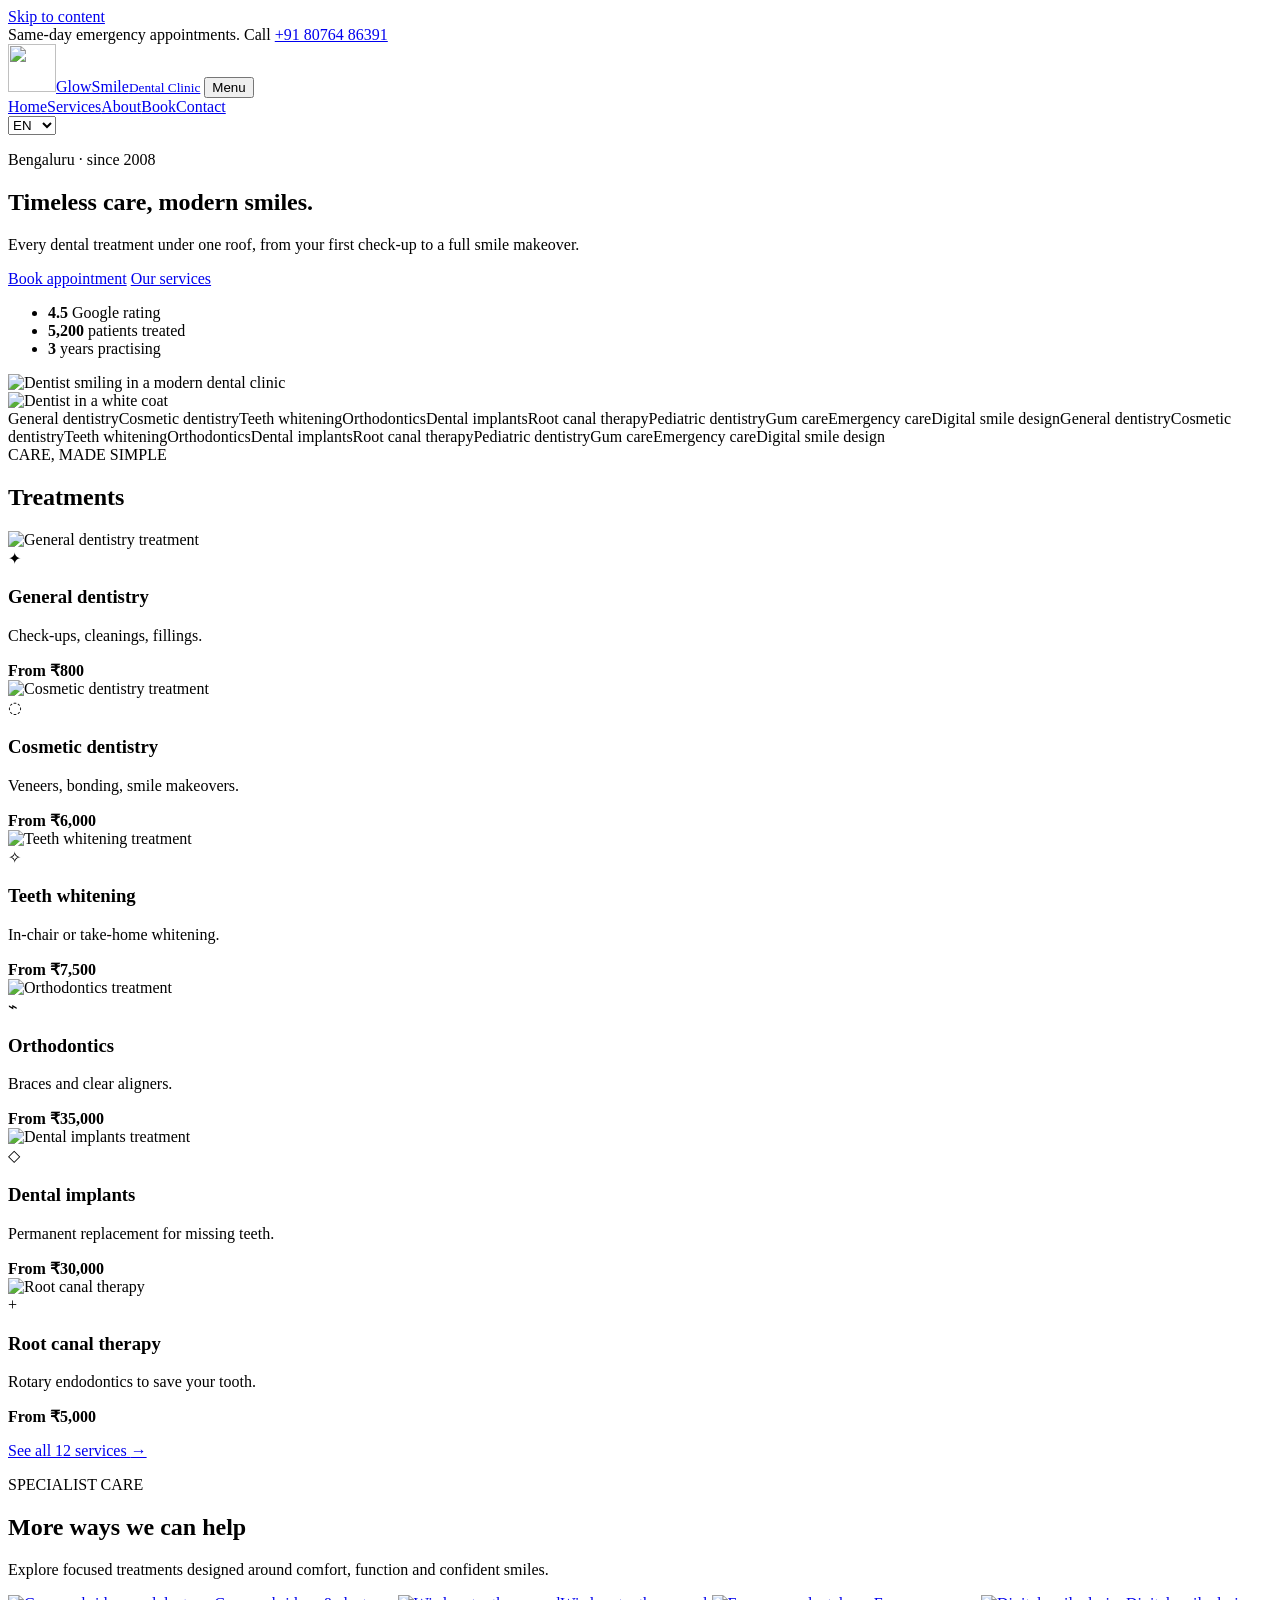
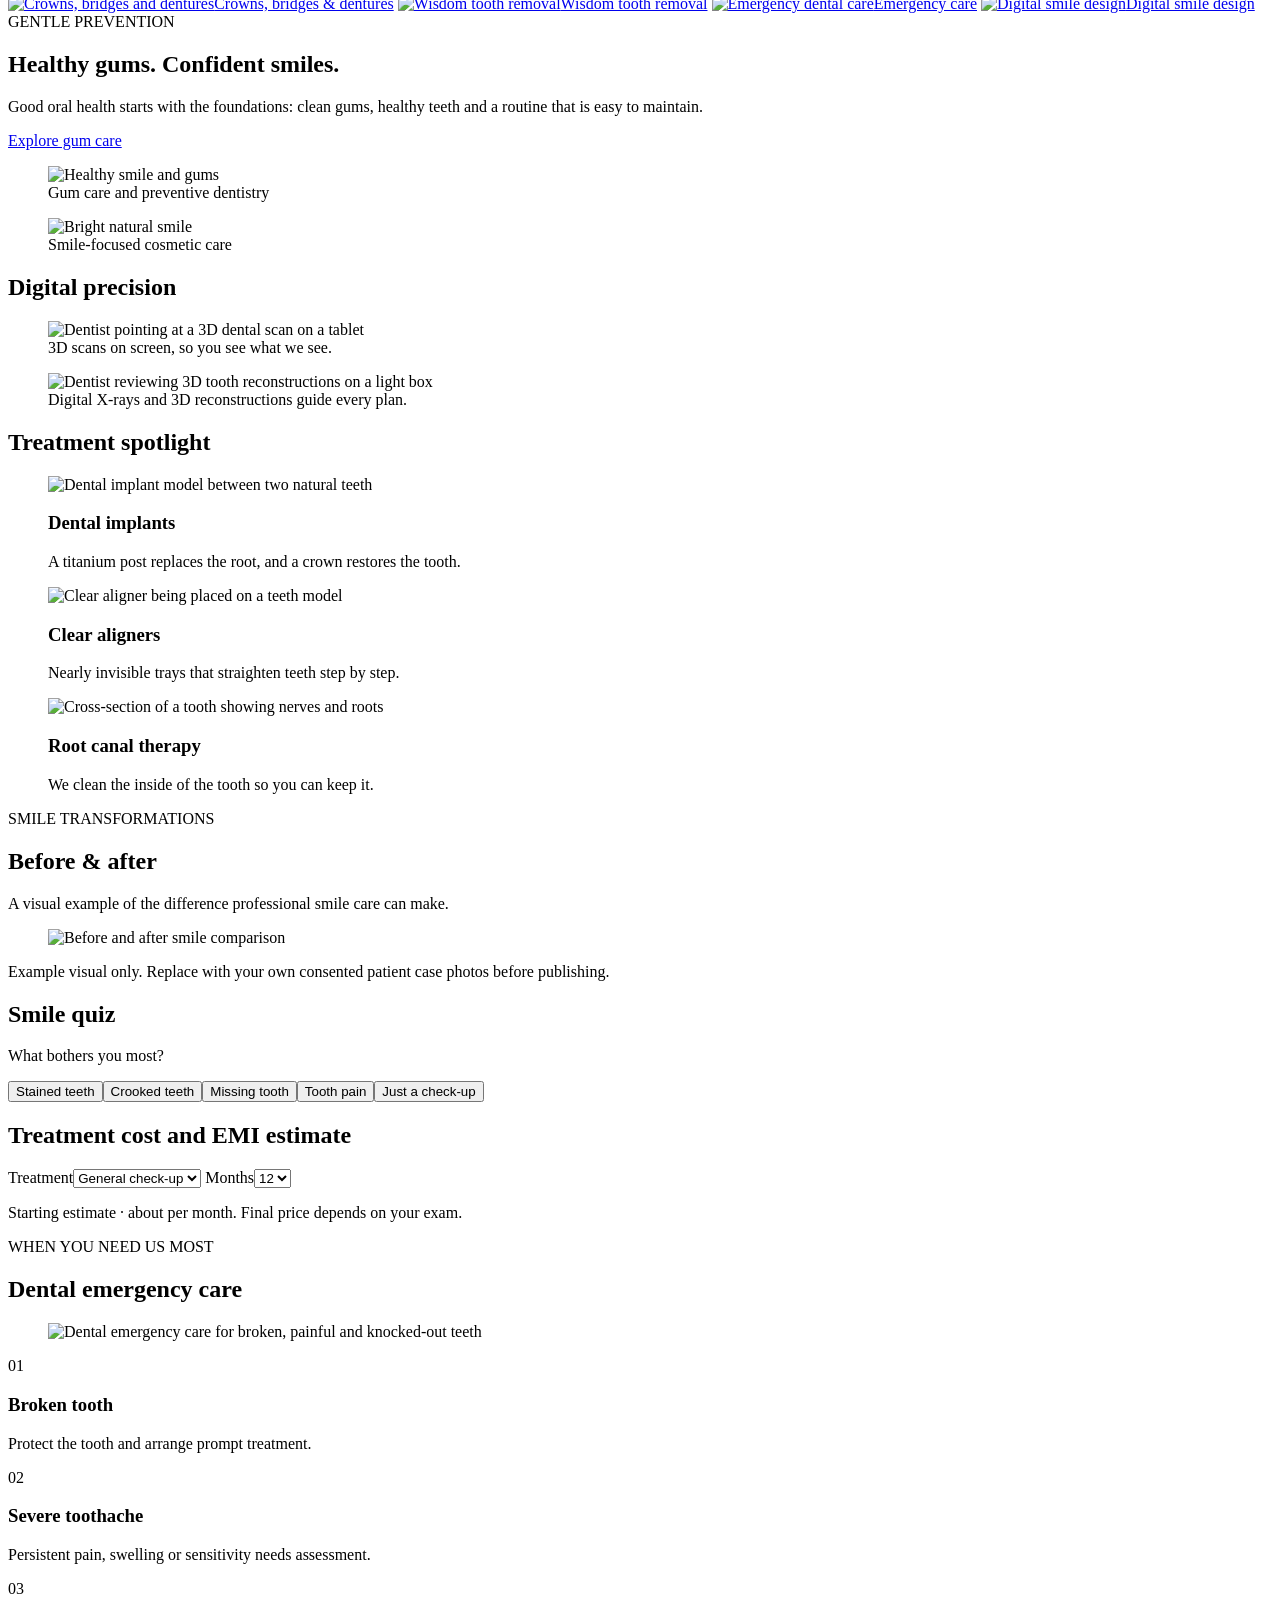
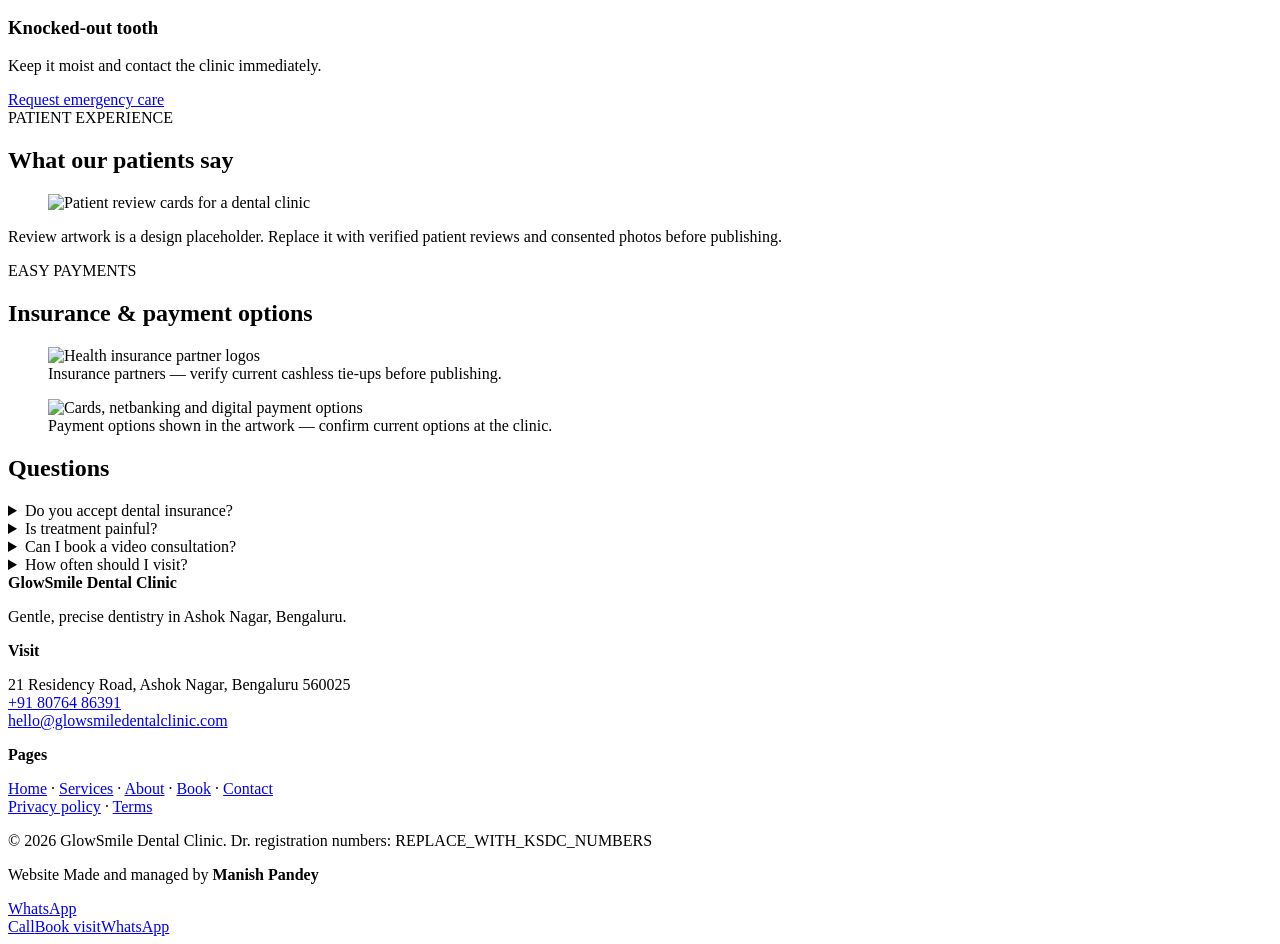
==== index.html @ bc6cfe1d "Add files via upload" ====
<!doctype html><html lang="en"><head><meta charset="utf-8"><meta name="author" content="Manish Pandey"><script>document.documentElement.className+=" js"</script><meta name="viewport" content="width=device-width,initial-scale=1">
<title>Gentle modern dentistry in Bengaluru | GlowSmile Dental Clinic</title><meta name="description" content="Check-ups, implants, braces, whitening and root canals in Ashok Nagar, Bengaluru. Book online.">
<meta property="og:title" content="Gentle modern dentistry in Bengaluru | GlowSmile Dental Clinic"><meta property="og:description" content="Check-ups, implants, braces, whitening and root canals in Ashok Nagar, Bengaluru. Book online.">
<link rel="preconnect" href="https://fonts.googleapis.com"><link rel="preconnect" href="https://fonts.gstatic.com" crossorigin>
<link href="https://fonts.googleapis.com/css2?family=Newsreader:ital,opsz,wght@0,6..72,400;0,6..72,600;1,6..72,400&family=Figtree:wght@400;500;700&display=swap" rel="stylesheet">
<link rel="stylesheet" href="css/style.css"><script type="application/ld+json">{"@context":"https://schema.org","@type":"Dentist","name":"GlowSmile Dental Clinic","address":{"@type":"PostalAddress","streetAddress":"21 Residency Road, Ashok Nagar","addressLocality":"Bengaluru","addressRegion":"Karnataka","postalCode":"560025","addressCountry":"IN"},"telephone":"+91 80764 86391","openingHours":["Mo-Fr 09:00-20:00","Sa 09:00-17:00"]}</script></head><body>
<a class="skip" href="#main">Skip to content</a>
<div class="top">Same-day emergency appointments. Call <a href="tel:+918076486391" class="ph">+91 80764 86391</a></div>
<header class="hd"><a class="logo" href="index.html"><span class="mk"><img src="img/logo.webp" alt="" width="48" height="48"></span><span class="lt">GlowSmile<small>Dental Clinic</small></span></a>
<button class="burger" aria-label="Menu" aria-expanded="false">Menu</button>
<nav class="nav"><a href="index.html" aria-current=page data-i="Home">Home</a><a href="services.html" data-i="Services">Services</a><a href="about.html" data-i="About">About</a><a href="booking.html" data-i="Book">Book</a><a href="contact.html" data-i="Contact">Contact</a></nav>
<select id="lang" aria-label="Language"><option value="en">EN</option><option value="hi">हिं</option><option value="kn">ಕನ್</option></select></header>
<main id="main"><section class="hero"><div class="wrap hg"><div><p class="est">Bengaluru · since 2008</p><h1 data-i="h1">Timeless care, modern smiles.</h1>
<p class="lead" data-i="lead">Every dental treatment under one roof, from your first check-up to a full smile makeover.</p>
<p><a class="btn" href="booking.html" data-i="Book appointment">Book appointment</a> <a class="btn o" href="services.html">Our services</a></p>
<ul class="stats"><li><b>4.5</b> Google rating</li><li><b>5,200</b> patients treated</li><li><b>3</b> years practising</li></ul></div>
<div class="hv"><div class="blob"><img data-par src="img/doctor-male.webp" alt="Dentist smiling in a modern dental clinic" width="1113" height="795"></div><span class="badge"><img src="img/doctor-female.webp" alt="Dentist in a white coat" width="110" height="110"></span></div></div></section>
<div class="mq" aria-hidden="true"><div><span>General dentistry</span><span>Cosmetic dentistry</span><span>Teeth whitening</span><span>Orthodontics</span><span>Dental implants</span><span>Root canal therapy</span><span>Pediatric dentistry</span><span>Gum care</span><span>Emergency care</span><span>Digital smile design</span><span>General dentistry</span><span>Cosmetic dentistry</span><span>Teeth whitening</span><span>Orthodontics</span><span>Dental implants</span><span>Root canal therapy</span><span>Pediatric dentistry</span><span>Gum care</span><span>Emergency care</span><span>Digital smile design</span></div></div>
<section class="wrap section-lift"><div class="section-kicker">CARE, MADE SIMPLE</div><h2>Treatments</h2>
<div class="sg service-home-grid">
<article class="sv rv service-card"><div class="service-thumb"><img src="img/general dentistry.webp" alt="General dentistry treatment" loading="lazy"></div><span class="card-icon">✦</span><h3>General dentistry</h3><p>Check-ups, cleanings, fillings.</p><b>From ₹800</b></article>
<article class="sv rv service-card"><div class="service-thumb"><img src="img/cosmetic detistry.webp" alt="Cosmetic dentistry treatment" loading="lazy"></div><span class="card-icon">◌</span><h3>Cosmetic dentistry</h3><p>Veneers, bonding, smile makeovers.</p><b>From ₹6,000</b></article>
<article class="sv rv service-card"><div class="service-thumb"><img src="img/teeth whitening.webp" alt="Teeth whitening treatment" loading="lazy"></div><span class="card-icon">✧</span><h3>Teeth whitening</h3><p>In-chair or take-home whitening.</p><b>From ₹7,500</b></article>
<article class="sv rv service-card"><div class="service-thumb"><img src="img/orthodontics.webp" alt="Orthodontics treatment" loading="lazy"></div><span class="card-icon">⌁</span><h3>Orthodontics</h3><p>Braces and clear aligners.</p><b>From ₹35,000</b></article>
<article class="sv rv service-card"><div class="service-thumb"><img src="img/dental implants.webp" alt="Dental implants treatment" loading="lazy"></div><span class="card-icon">◇</span><h3>Dental implants</h3><p>Permanent replacement for missing teeth.</p><b>From ₹30,000</b></article>
<article class="sv rv service-card"><div class="service-thumb"><img src="img/root canal therapy.webp" alt="Root canal therapy" loading="lazy"></div><span class="card-icon">+</span><h3>Root canal therapy</h3><p>Rotary endodontics to save your tooth.</p><b>From ₹5,000</b></article>
</div><p><a class="text-link" href="services.html">See all 12 services <span>→</span></a></p></section>
<section class="wrap treatment-showcase">
<div class="section-kicker">SPECIALIST CARE</div><h2>More ways we can help</h2>
<p class="section-intro">Explore focused treatments designed around comfort, function and confident smiles.</p>
<div class="treatment-strip">
<a class="treatment-mini rv" href="services.html"><img src="img/crowns bridges dentures.webp" alt="Crowns, bridges and dentures" loading="lazy"><span>Crowns, bridges &amp; dentures</span></a>
<a class="treatment-mini rv" href="services.html"><img src="img/wisdom tooth removal.webp" alt="Wisdom tooth removal" loading="lazy"><span>Wisdom tooth removal</span></a>
<a class="treatment-mini rv" href="services.html"><img src="img/emergency care.webp" alt="Emergency dental care" loading="lazy"><span>Emergency care</span></a>
<a class="treatment-mini rv" href="services.html"><img src="img/digital smile design.webp" alt="Digital smile design" loading="lazy"><span>Digital smile design</span></a>
</div></section>
<section class="wrap visual-duo">
<div class="visual-copy rv"><div class="section-kicker">GENTLE PREVENTION</div><h2>Healthy gums. Confident smiles.</h2><p>Good oral health starts with the foundations: clean gums, healthy teeth and a routine that is easy to maintain.</p><a class="btn o" href="services.html">Explore gum care</a></div>
<figure class="visual-card rl"><img src="img/gum-care.webp" alt="Healthy smile and gums" loading="lazy"><figcaption>Gum care and preventive dentistry</figcaption></figure>
<figure class="visual-card rr"><img src="img/smile-closeup.webp" alt="Bright natural smile" loading="lazy"><figcaption>Smile-focused cosmetic care</figcaption></figure>
</section>
<section class="band"><div class="wrap"><h2>Digital precision</h2><div class="tg"><figure class="rl"><img src="img/scan.webp" alt="Dentist pointing at a 3D dental scan on a tablet" width="1100" height="733" loading="lazy"><figcaption>3D scans on screen, so you see what we see.</figcaption></figure>
<figure class="rr"><img src="img/xray.webp" alt="Dentist reviewing 3D tooth reconstructions on a light box" width="1100" height="733" loading="lazy"><figcaption>Digital X-rays and 3D reconstructions guide every plan.</figcaption></figure></div></div></section>
<section class="wrap"><h2>Treatment spotlight</h2><div class="spg"><figure class="sp"><div class="im"><img src="img/implant.webp" alt="Dental implant model between two natural teeth" width="1100" height="733" loading="lazy"></div><figcaption><h3>Dental implants</h3><p>A titanium post replaces the root, and a crown restores the tooth.</p></figcaption></figure>
<figure class="sp"><div class="im"><img src="img/aligner.webp" alt="Clear aligner being placed on a teeth model" width="1100" height="733" loading="lazy"></div><figcaption><h3>Clear aligners</h3><p>Nearly invisible trays that straighten teeth step by step.</p></figcaption></figure>
<figure class="sp"><div class="im"><img src="img/tooth.webp" alt="Cross-section of a tooth showing nerves and roots" width="1100" height="733" loading="lazy"></div><figcaption><h3>Root canal therapy</h3><p>We clean the inside of the tooth so you can keep it.</p></figcaption></figure></div></section>
<section class="band before-after-section"><div class="wrap"><div class="section-kicker">SMILE TRANSFORMATIONS</div><h2>Before &amp; after</h2><p class="section-intro">A visual example of the difference professional smile care can make.</p>
<figure class="ba ba-image rv"><img src="img/before-after.webp" alt="Before and after smile comparison" loading="lazy"><div class="ba-shine"></div></figure>
<p class="note">Example visual only. Replace with your own consented patient case photos before publishing.</p></div></section>
<section class="wrap"><h2>Smile quiz</h2><div class="quiz" id="quiz"><p>What bothers you most?</p>
<button data-q="Teeth whitening">Stained teeth</button><button data-q="Orthodontics">Crooked teeth</button><button data-q="Dental implants">Missing tooth</button><button data-q="Root canal therapy">Tooth pain</button><button data-q="General dentistry">Just a check-up</button><p id="qr" role="status"></p></div></section>
<section class="band"><div class="wrap"><h2>Treatment cost and EMI estimate</h2><div class="calc"><label>Treatment<select id="cs"><option value="800">General check-up</option><option value="7500">Whitening</option><option value="35000">Braces</option><option value="30000">Implant</option><option value="5000">Root canal</option></select></label>
<label>Months<select id="cm"><option>3</option><option>6</option><option selected>12</option></select></label><p>Starting estimate <b id="ct"></b> · about <b id="ce"></b> per month. Final price depends on your exam.</p></div></div></section>
<section class="wrap emergency-section"><div class="section-kicker">WHEN YOU NEED US MOST</div><h2>Dental emergency care</h2>
<div class="emergency-layout"><figure class="emergency-art rl"><img src="img/dental-emergency.webp" alt="Dental emergency care for broken, painful and knocked-out teeth" loading="lazy"></figure>
<div class="emergency-list">
<article class="emergency-item rv"><span>01</span><div><h3>Broken tooth</h3><p>Protect the tooth and arrange prompt treatment.</p></div></article>
<article class="emergency-item rv"><span>02</span><div><h3>Severe toothache</h3><p>Persistent pain, swelling or sensitivity needs assessment.</p></div></article>
<article class="emergency-item rv"><span>03</span><div><h3>Knocked-out tooth</h3><p>Keep it moist and contact the clinic immediately.</p></div></article>
<a class="btn" href="booking.html">Request emergency care</a>
</div></div></section>
<section class="band reviews-section"><div class="wrap"><div class="section-kicker">PATIENT EXPERIENCE</div><h2>What our patients say</h2>
<figure class="wide-art rv"><img src="img/patient-reviews.webp" alt="Patient review cards for a dental clinic" loading="lazy"></figure>
<p class="note">Review artwork is a design placeholder. Replace it with verified patient reviews and consented photos before publishing.</p></div></section>
<section class="wrap partner-section"><div class="section-kicker">EASY PAYMENTS</div><h2>Insurance &amp; payment options</h2>
<div class="partner-grid">
<figure class="partner-art rv"><img src="img/insurance-partners.webp" alt="Health insurance partner logos" loading="lazy"><figcaption>Insurance partners — verify current cashless tie-ups before publishing.</figcaption></figure>
<figure class="partner-art rv"><img src="img/payment-options.webp" alt="Cards, netbanking and digital payment options" loading="lazy"><figcaption>Payment options shown in the artwork — confirm current options at the clinic.</figcaption></figure>
</div></section>
<section class="wrap"><h2>Questions</h2>
<details><summary>Do you accept dental insurance?</summary><p>Yes, with cashless claims for partner insurers and EMI options. Edit the partner list in the Contact page.</p></details>
<details><summary>Is treatment painful?</summary><p>We use modern anaesthesia and a gentle approach. Most patients find it comfortable.</p></details>
<details><summary>Can I book a video consultation?</summary><p>Yes. Choose Video consultation on the booking page and we will send you a link.</p></details>
<details><summary>How often should I visit?</summary><p>Every six months for a check-up and cleaning.</p></details></section></main>
<footer class="ft"><div class="wrap fg"><div><b class="logo2">GlowSmile Dental Clinic</b><p>Gentle, precise dentistry in Ashok Nagar, Bengaluru.</p></div>
<div><b>Visit</b><p>21 Residency Road, Ashok Nagar, Bengaluru 560025<br><a class="ph" href="tel:+918076486391">+91 80764 86391</a><br><a href="mailto:hello@glowsmiledentalclinic.com">hello@glowsmiledentalclinic.com</a></p></div>
<div><b>Pages</b><p><a href="index.html">Home</a> · <a href="services.html">Services</a> · <a href="about.html">About</a> · <a href="booking.html">Book</a> · <a href="contact.html">Contact</a><br><a href="privacy.html">Privacy policy</a> · <a href="privacy.html#terms">Terms</a></p></div></div>
<p class="wrap copy">© 2026 GlowSmile Dental Clinic. Dr. registration numbers: REPLACE_WITH_KSDC_NUMBERS</p><p class="wrap copy cr">Website Made and managed by <b>Manish Pandey</b></p></footer>
<a class="wa" href="#" aria-label="Chat on WhatsApp">WhatsApp</a>
<div class="mbar"><a class="ph" href="tel:+918076486391">Call</a><a href="booking.html">Book visit</a><a class="wa2" href="#">WhatsApp</a></div>
<div id="ck" class="ck" hidden>We use cookies for analytics and to improve the site. <button id="ckb">Accept</button></div>
<script src="js/main.js"></script></body></html>
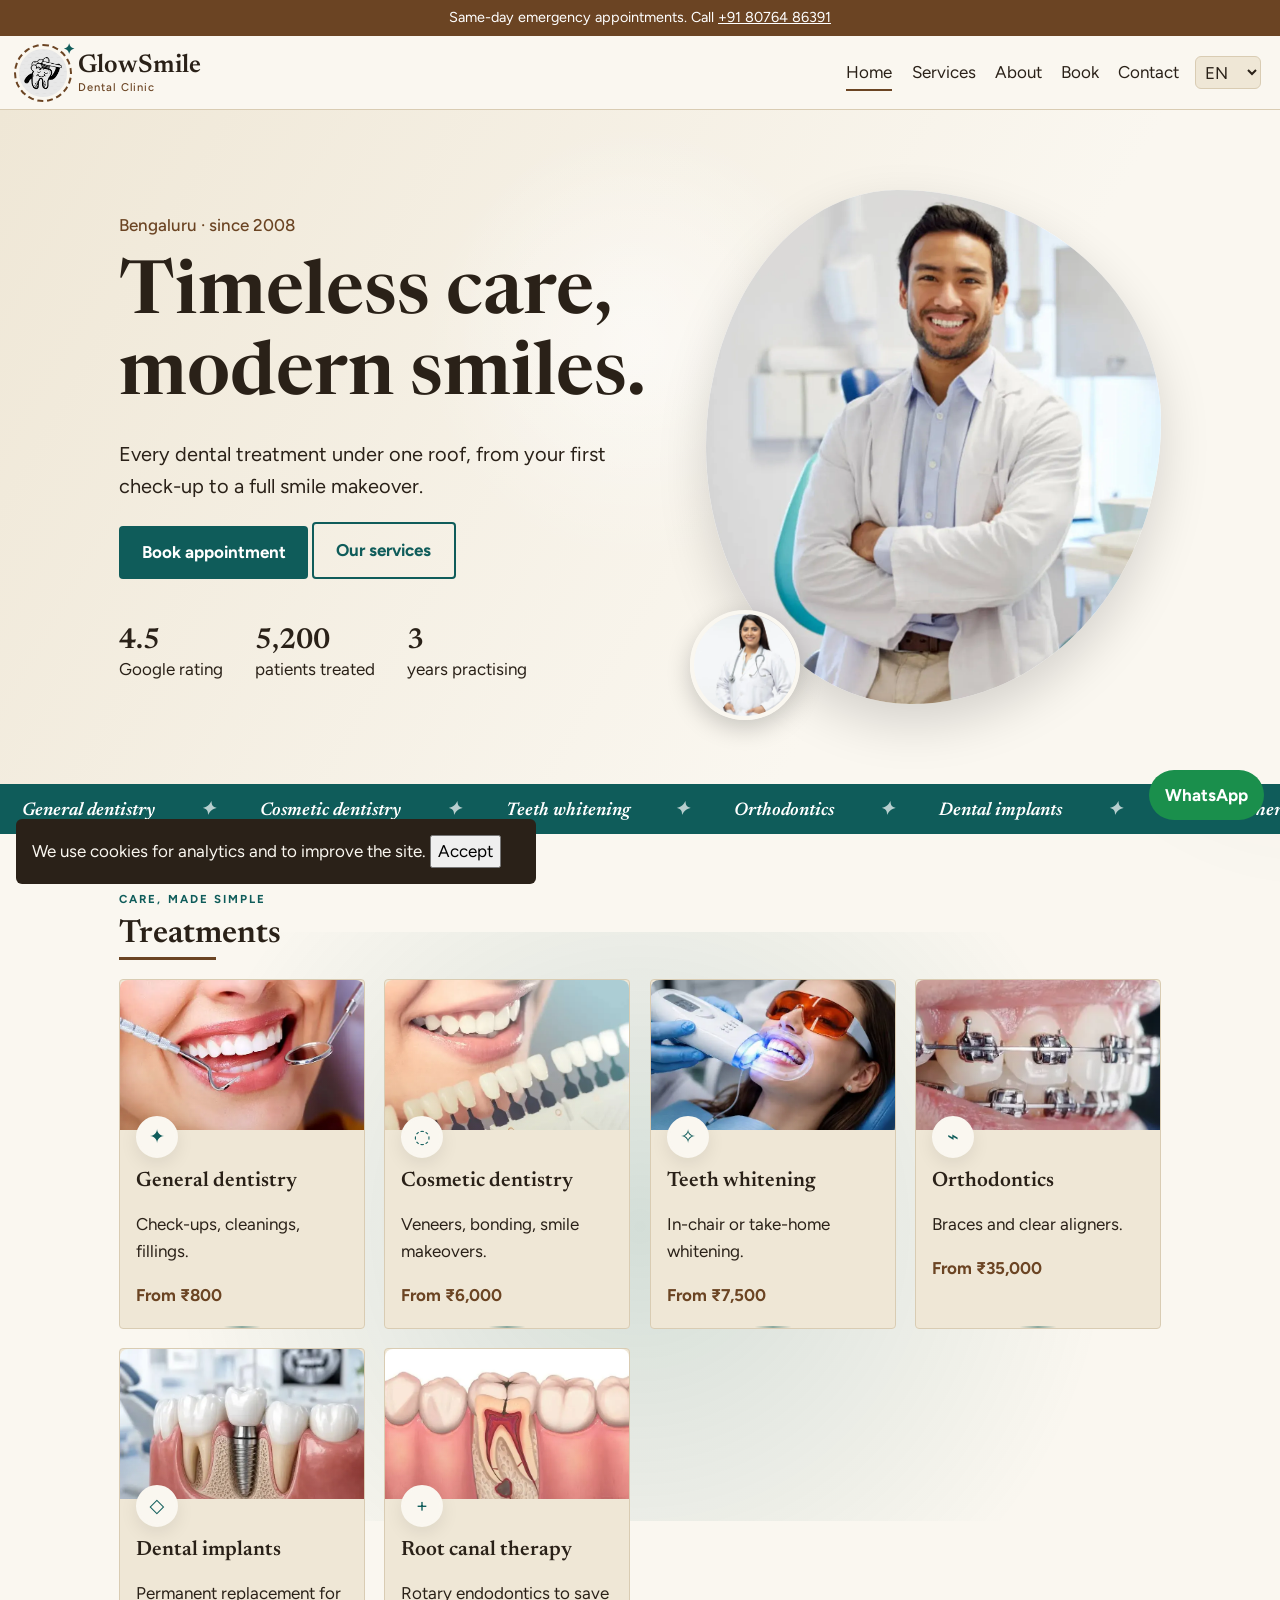
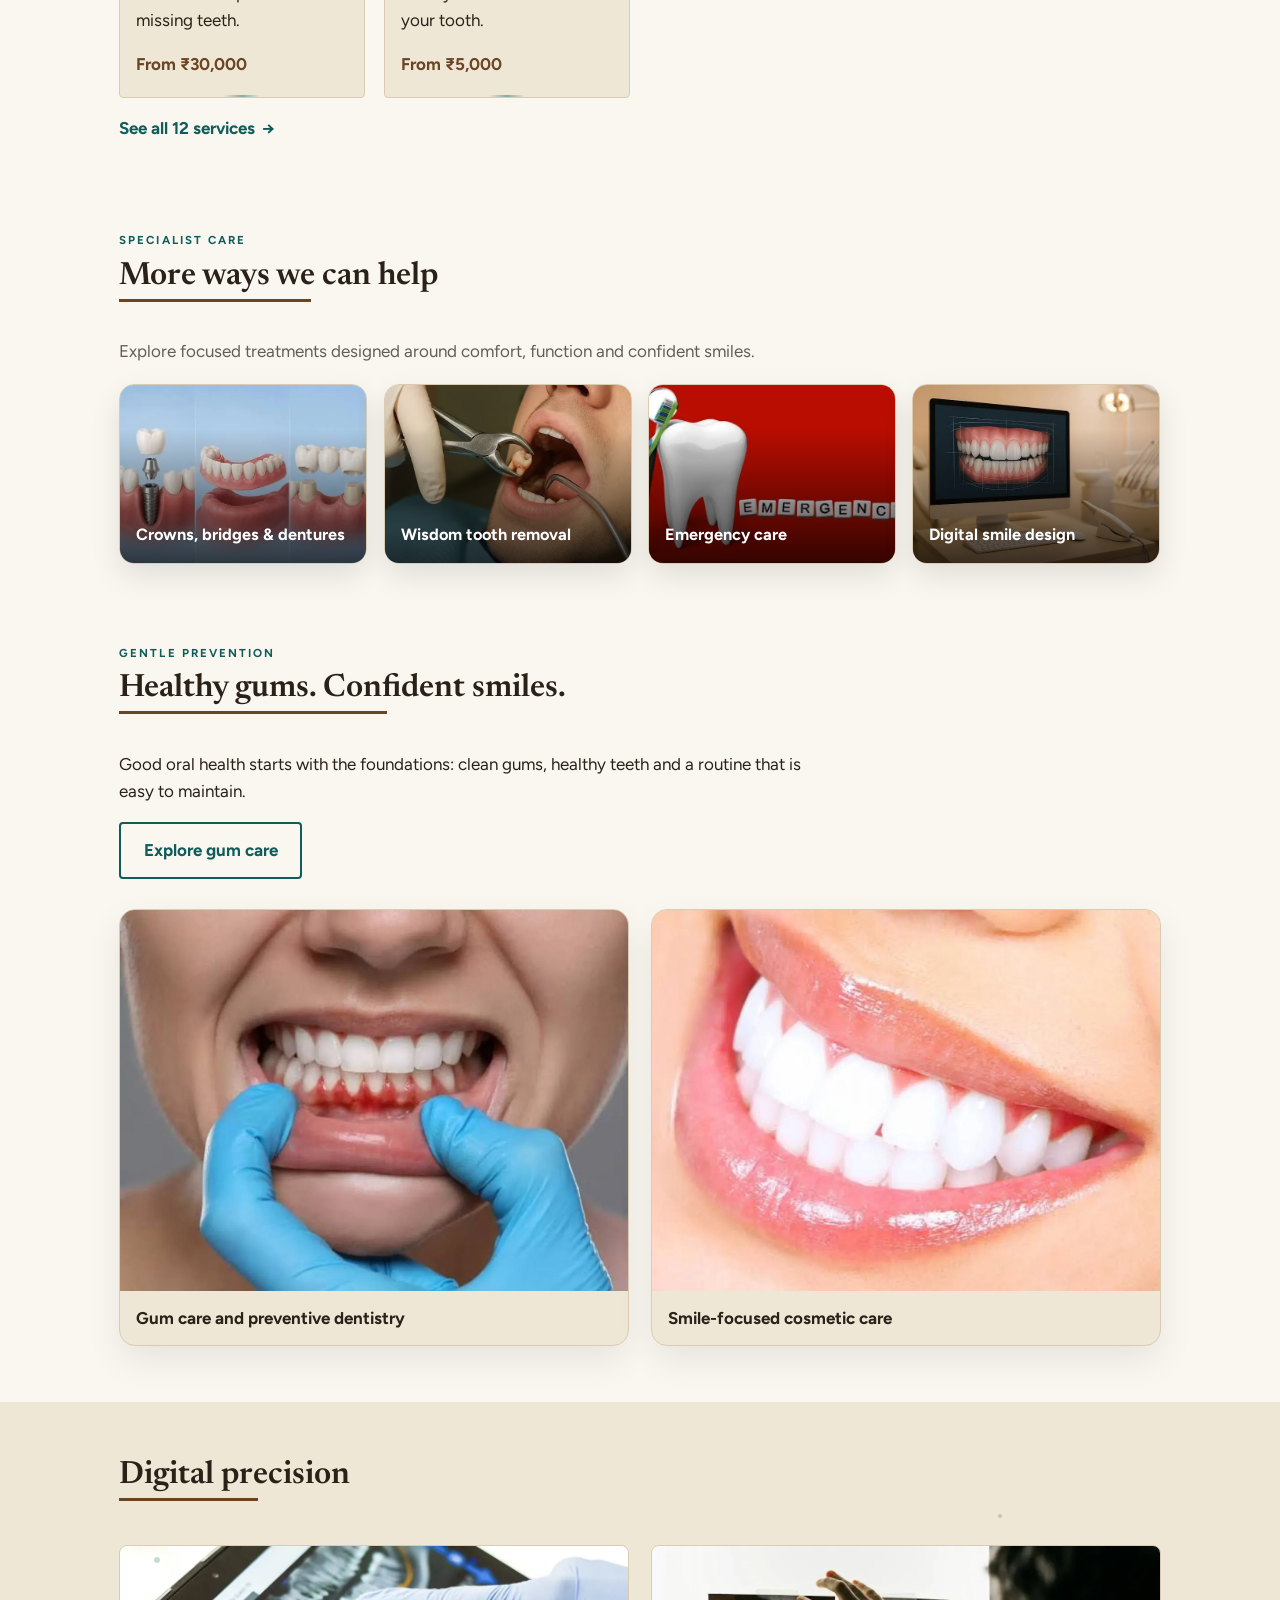
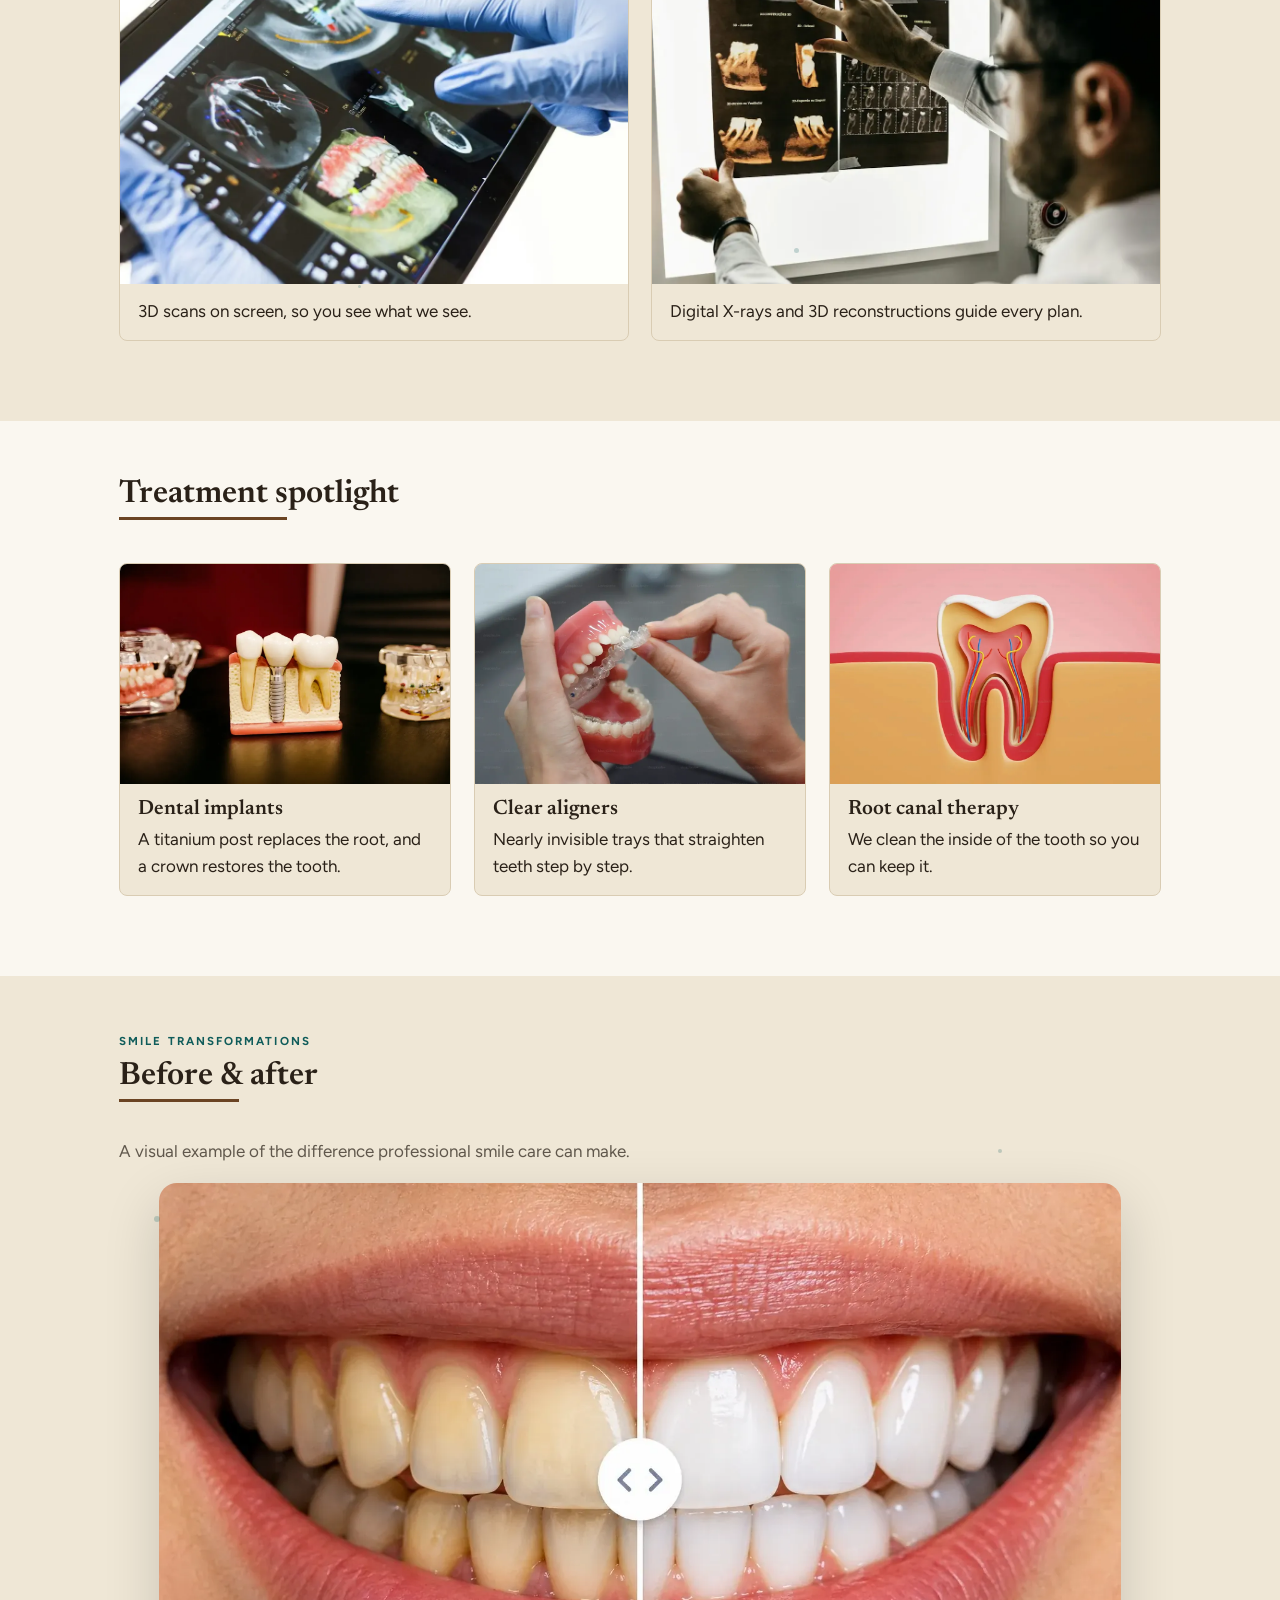
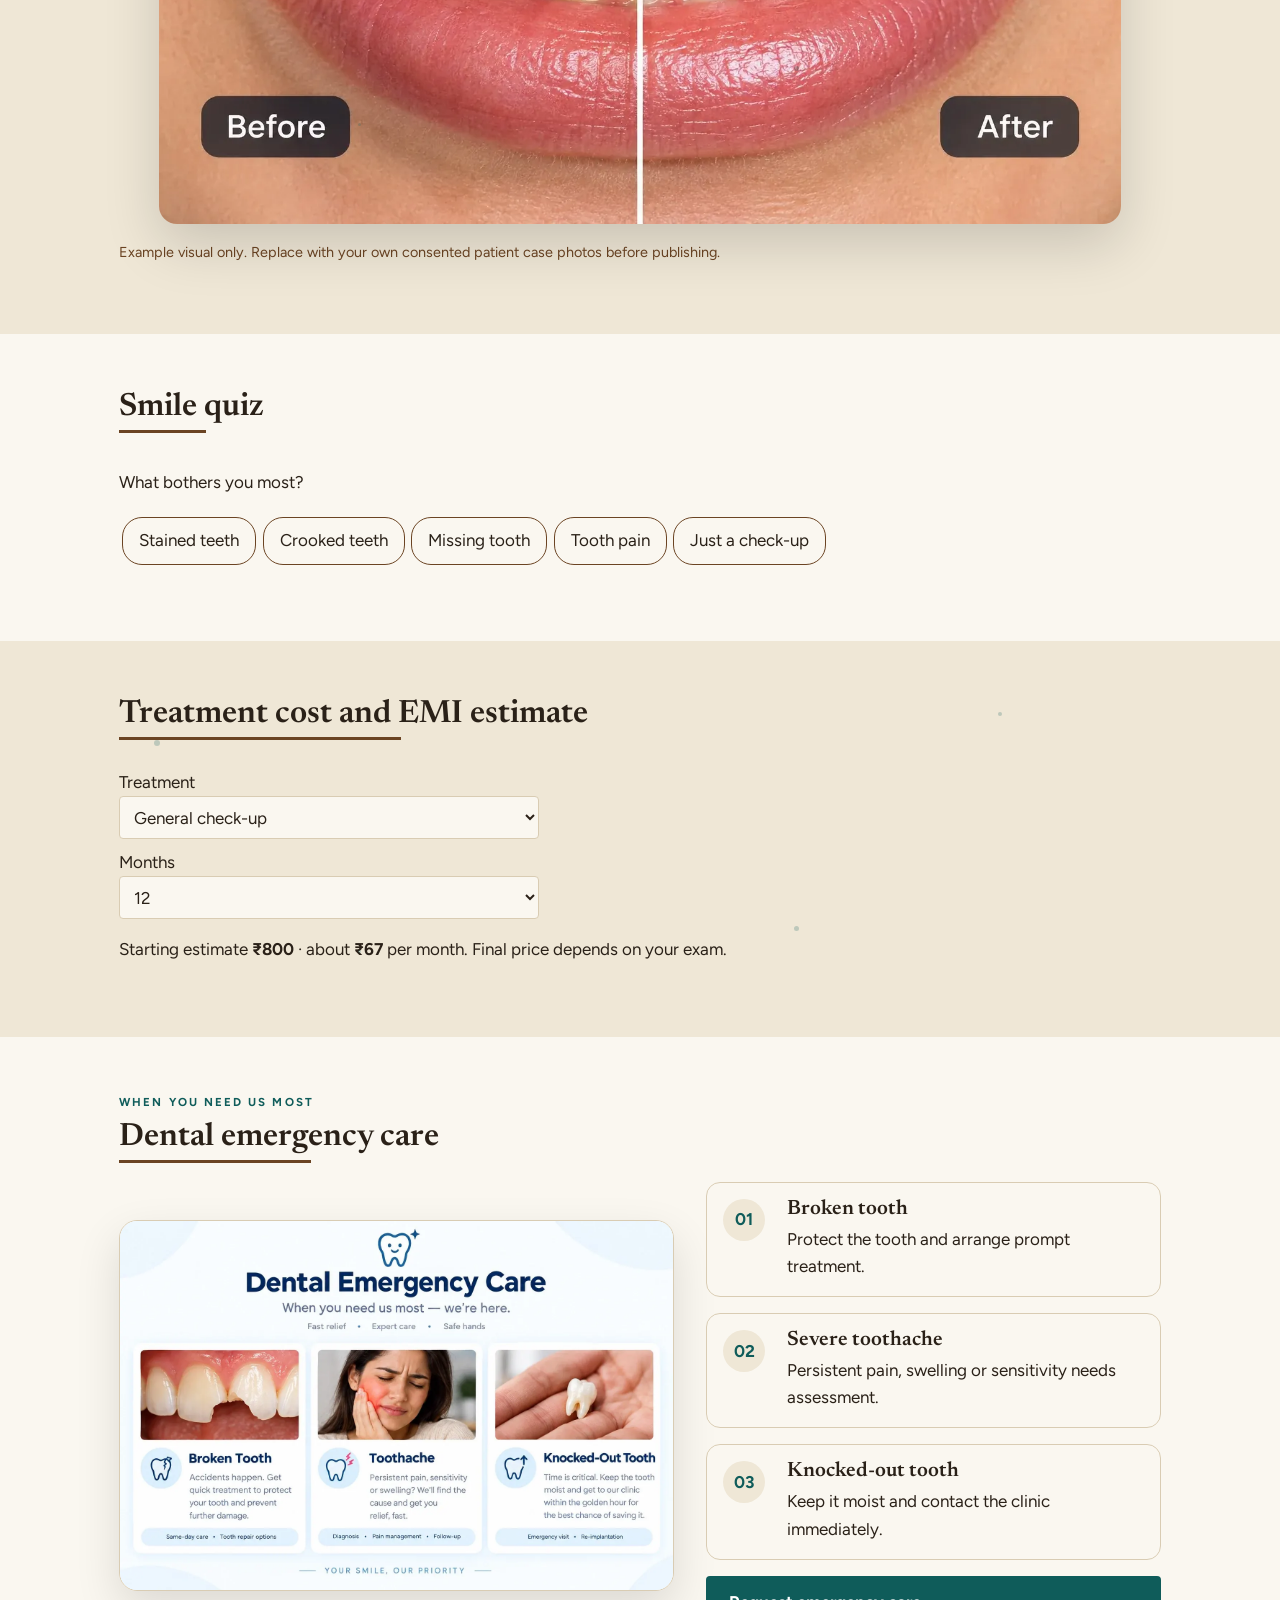
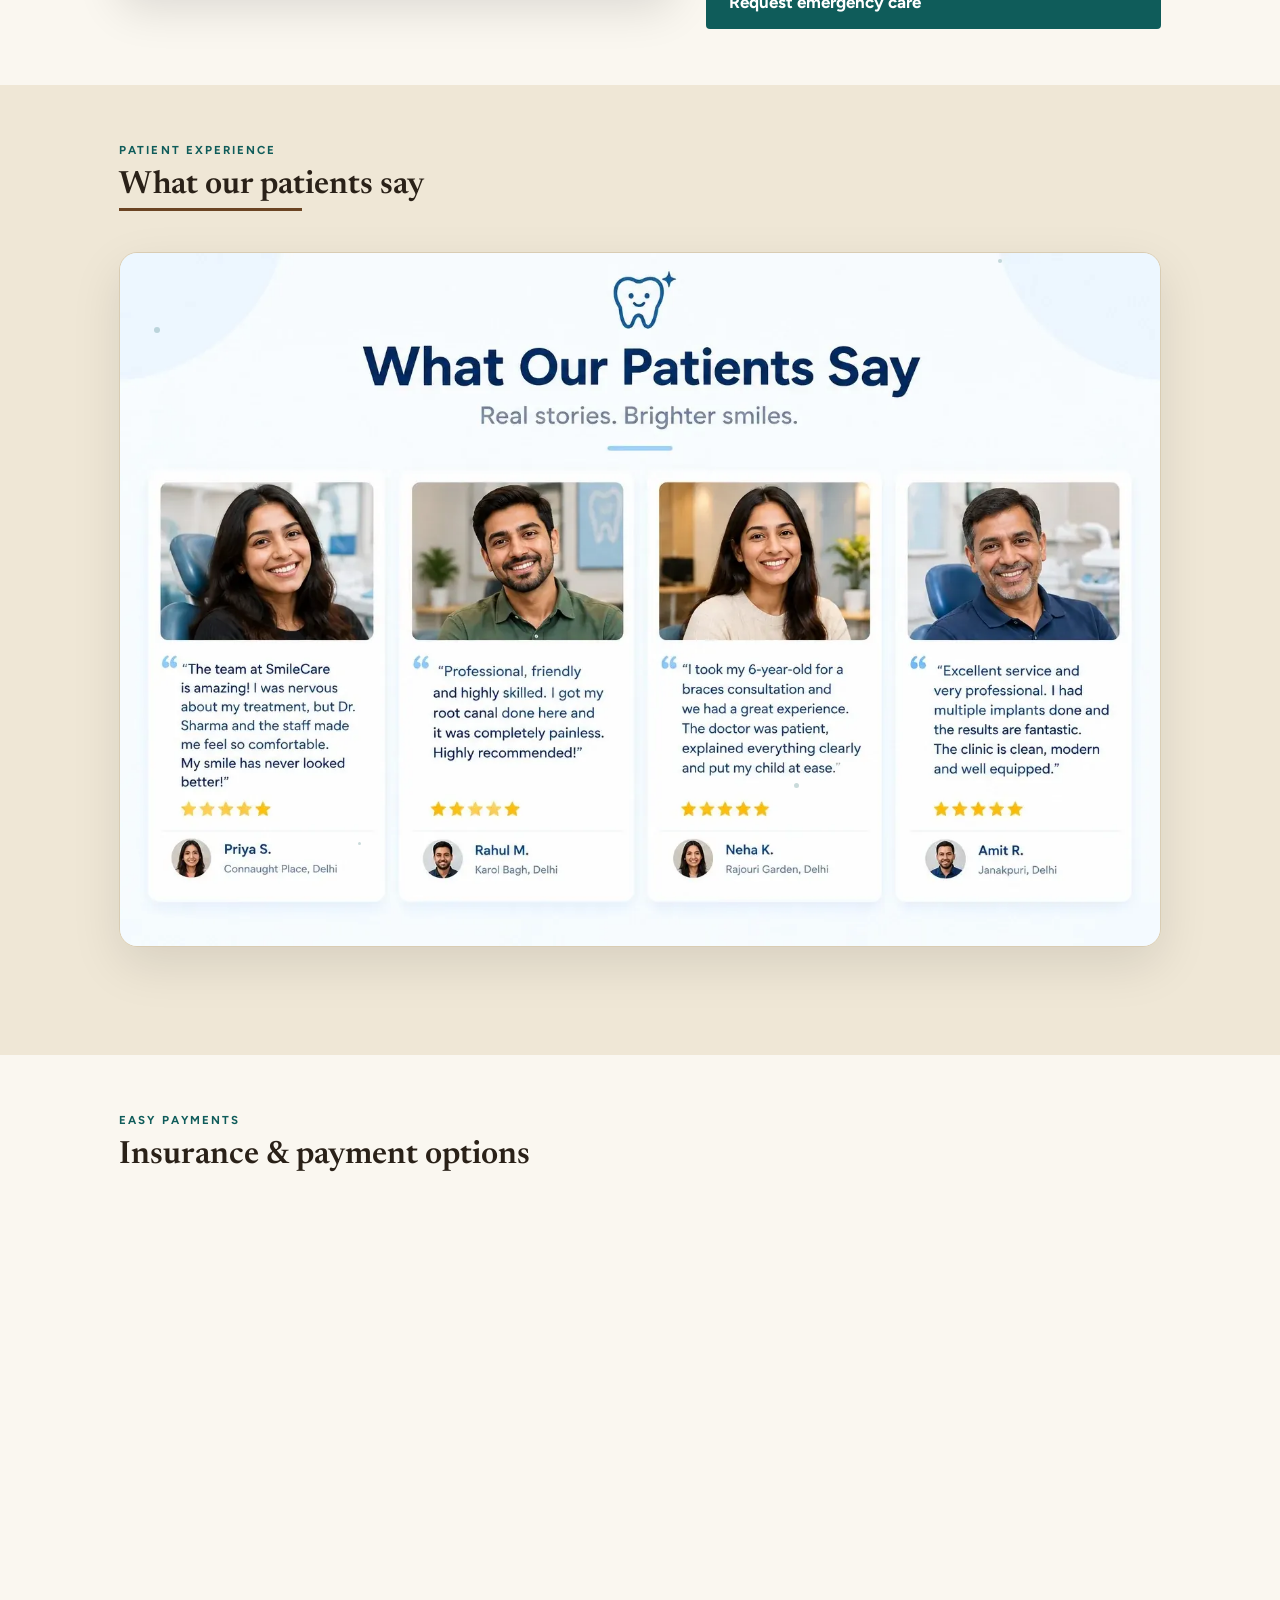
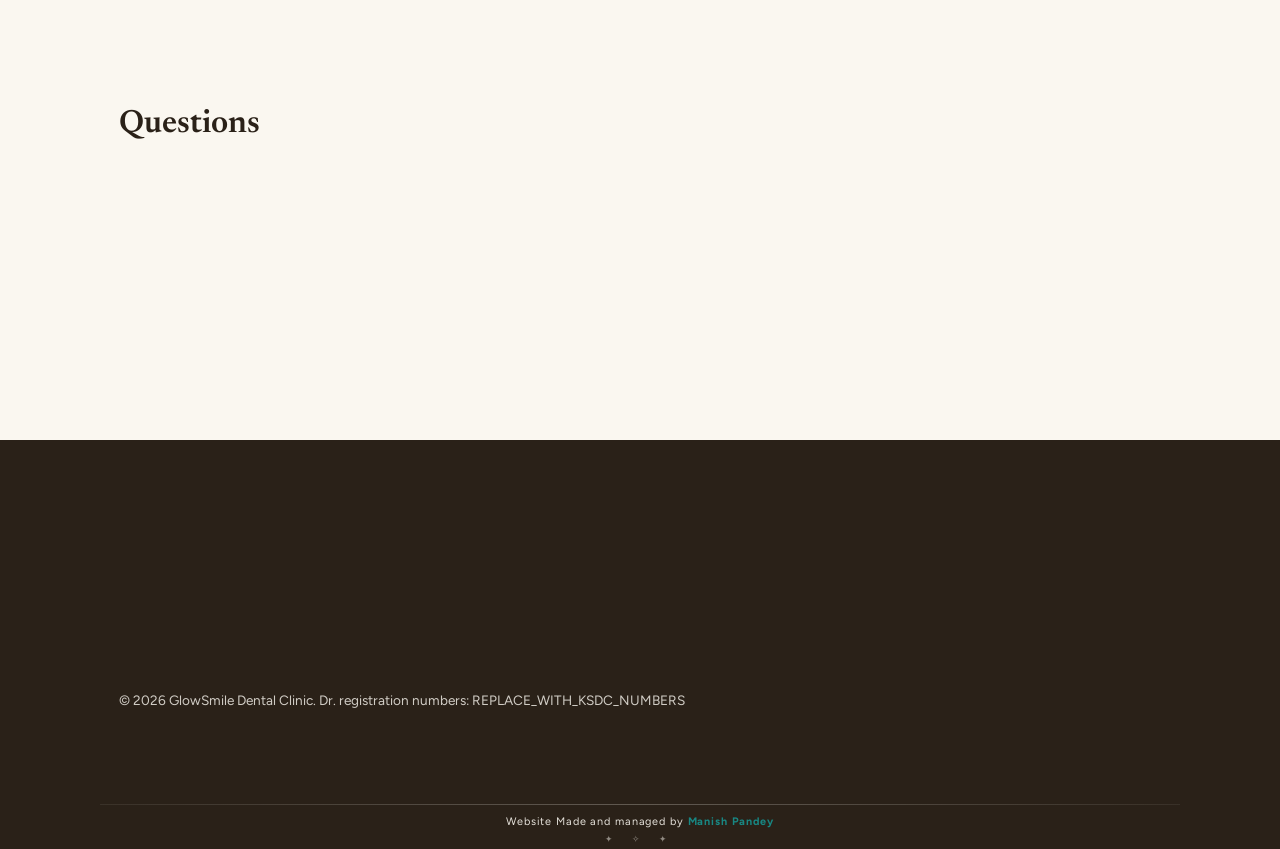
==== commit 4efe1fcf: "Add files via upload" ====
--- a/index.html
+++ b/index.html
@@ -6,7 +6,7 @@
 <link rel="stylesheet" href="css/style.css"><script type="application/ld+json">{"@context":"https://schema.org","@type":"Dentist","name":"GlowSmile Dental Clinic","address":{"@type":"PostalAddress","streetAddress":"21 Residency Road, Ashok Nagar","addressLocality":"Bengaluru","addressRegion":"Karnataka","postalCode":"560025","addressCountry":"IN"},"telephone":"+91 80764 86391","openingHours":["Mo-Fr 09:00-20:00","Sa 09:00-17:00"]}</script></head><body>
 <a class="skip" href="#main">Skip to content</a>
 <div class="top">Same-day emergency appointments. Call <a href="tel:+918076486391" class="ph">+91 80764 86391</a></div>
-<header class="hd"><a class="logo" href="index.html"><span class="mk"><img src="img/logo.webp" alt="" width="48" height="48"></span><span class="lt">GlowSmile<small>Dental Clinic</small></span></a>
+<header class="hd"><a class="logo" href="index.html"><span class="mk"><img src="images/logo.webp" alt="" width="48" height="48"></span><span class="lt">GlowSmile<small>Dental Clinic</small></span></a>
 <button class="burger" aria-label="Menu" aria-expanded="false">Menu</button>
 <nav class="nav"><a href="index.html" aria-current=page data-i="Home">Home</a><a href="services.html" data-i="Services">Services</a><a href="about.html" data-i="About">About</a><a href="booking.html" data-i="Book">Book</a><a href="contact.html" data-i="Contact">Contact</a></nav>
 <select id="lang" aria-label="Language"><option value="en">EN</option><option value="hi">हिं</option><option value="kn">ಕನ್</option></select></header>
@@ -14,45 +14,45 @@
 <p class="lead" data-i="lead">Every dental treatment under one roof, from your first check-up to a full smile makeover.</p>
 <p><a class="btn" href="booking.html" data-i="Book appointment">Book appointment</a> <a class="btn o" href="services.html">Our services</a></p>
 <ul class="stats"><li><b>4.5</b> Google rating</li><li><b>5,200</b> patients treated</li><li><b>3</b> years practising</li></ul></div>
-<div class="hv"><div class="blob"><img data-par src="img/doctor-male.webp" alt="Dentist smiling in a modern dental clinic" width="1113" height="795"></div><span class="badge"><img src="img/doctor-female.webp" alt="Dentist in a white coat" width="110" height="110"></span></div></div></section>
+<div class="hv"><div class="blob"><img data-par src="images/doctor-male.webp" alt="Dentist smiling in a modern dental clinic" width="1113" height="795"></div><span class="badge"><img src="images/doctor-female.webp" alt="Dentist in a white coat" width="110" height="110"></span></div></div></section>
 <div class="mq" aria-hidden="true"><div><span>General dentistry</span><span>Cosmetic dentistry</span><span>Teeth whitening</span><span>Orthodontics</span><span>Dental implants</span><span>Root canal therapy</span><span>Pediatric dentistry</span><span>Gum care</span><span>Emergency care</span><span>Digital smile design</span><span>General dentistry</span><span>Cosmetic dentistry</span><span>Teeth whitening</span><span>Orthodontics</span><span>Dental implants</span><span>Root canal therapy</span><span>Pediatric dentistry</span><span>Gum care</span><span>Emergency care</span><span>Digital smile design</span></div></div>
 <section class="wrap section-lift"><div class="section-kicker">CARE, MADE SIMPLE</div><h2>Treatments</h2>
 <div class="sg service-home-grid">
-<article class="sv rv service-card"><div class="service-thumb"><img src="img/general dentistry.webp" alt="General dentistry treatment" loading="lazy"></div><span class="card-icon">✦</span><h3>General dentistry</h3><p>Check-ups, cleanings, fillings.</p><b>From ₹800</b></article>
-<article class="sv rv service-card"><div class="service-thumb"><img src="img/cosmetic detistry.webp" alt="Cosmetic dentistry treatment" loading="lazy"></div><span class="card-icon">◌</span><h3>Cosmetic dentistry</h3><p>Veneers, bonding, smile makeovers.</p><b>From ₹6,000</b></article>
-<article class="sv rv service-card"><div class="service-thumb"><img src="img/teeth whitening.webp" alt="Teeth whitening treatment" loading="lazy"></div><span class="card-icon">✧</span><h3>Teeth whitening</h3><p>In-chair or take-home whitening.</p><b>From ₹7,500</b></article>
-<article class="sv rv service-card"><div class="service-thumb"><img src="img/orthodontics.webp" alt="Orthodontics treatment" loading="lazy"></div><span class="card-icon">⌁</span><h3>Orthodontics</h3><p>Braces and clear aligners.</p><b>From ₹35,000</b></article>
-<article class="sv rv service-card"><div class="service-thumb"><img src="img/dental implants.webp" alt="Dental implants treatment" loading="lazy"></div><span class="card-icon">◇</span><h3>Dental implants</h3><p>Permanent replacement for missing teeth.</p><b>From ₹30,000</b></article>
-<article class="sv rv service-card"><div class="service-thumb"><img src="img/root canal therapy.webp" alt="Root canal therapy" loading="lazy"></div><span class="card-icon">+</span><h3>Root canal therapy</h3><p>Rotary endodontics to save your tooth.</p><b>From ₹5,000</b></article>
+<article class="sv rv service-card"><div class="service-thumb"><img src="images/general dentistry.webp" alt="General dentistry treatment" loading="lazy"></div><span class="card-icon">✦</span><h3>General dentistry</h3><p>Check-ups, cleanings, fillings.</p><b>From ₹800</b></article>
+<article class="sv rv service-card"><div class="service-thumb"><img src="images/cosmetic detistry.webp" alt="Cosmetic dentistry treatment" loading="lazy"></div><span class="card-icon">◌</span><h3>Cosmetic dentistry</h3><p>Veneers, bonding, smile makeovers.</p><b>From ₹6,000</b></article>
+<article class="sv rv service-card"><div class="service-thumb"><img src="images/teeth whitening.webp" alt="Teeth whitening treatment" loading="lazy"></div><span class="card-icon">✧</span><h3>Teeth whitening</h3><p>In-chair or take-home whitening.</p><b>From ₹7,500</b></article>
+<article class="sv rv service-card"><div class="service-thumb"><img src="images/orthodontics.webp" alt="Orthodontics treatment" loading="lazy"></div><span class="card-icon">⌁</span><h3>Orthodontics</h3><p>Braces and clear aligners.</p><b>From ₹35,000</b></article>
+<article class="sv rv service-card"><div class="service-thumb"><img src="images/dental implants.webp" alt="Dental implants treatment" loading="lazy"></div><span class="card-icon">◇</span><h3>Dental implants</h3><p>Permanent replacement for missing teeth.</p><b>From ₹30,000</b></article>
+<article class="sv rv service-card"><div class="service-thumb"><img src="images/root canal therapy.webp" alt="Root canal therapy" loading="lazy"></div><span class="card-icon">+</span><h3>Root canal therapy</h3><p>Rotary endodontics to save your tooth.</p><b>From ₹5,000</b></article>
 </div><p><a class="text-link" href="services.html">See all 12 services <span>→</span></a></p></section>
 <section class="wrap treatment-showcase">
 <div class="section-kicker">SPECIALIST CARE</div><h2>More ways we can help</h2>
 <p class="section-intro">Explore focused treatments designed around comfort, function and confident smiles.</p>
 <div class="treatment-strip">
-<a class="treatment-mini rv" href="services.html"><img src="img/crowns bridges dentures.webp" alt="Crowns, bridges and dentures" loading="lazy"><span>Crowns, bridges &amp; dentures</span></a>
-<a class="treatment-mini rv" href="services.html"><img src="img/wisdom tooth removal.webp" alt="Wisdom tooth removal" loading="lazy"><span>Wisdom tooth removal</span></a>
-<a class="treatment-mini rv" href="services.html"><img src="img/emergency care.webp" alt="Emergency dental care" loading="lazy"><span>Emergency care</span></a>
-<a class="treatment-mini rv" href="services.html"><img src="img/digital smile design.webp" alt="Digital smile design" loading="lazy"><span>Digital smile design</span></a>
+<a class="treatment-mini rv" href="services.html"><img src="images/crowns bridges dentures.webp" alt="Crowns, bridges and dentures" loading="lazy"><span>Crowns, bridges &amp; dentures</span></a>
+<a class="treatment-mini rv" href="services.html"><img src="images/wisdom tooth removal.webp" alt="Wisdom tooth removal" loading="lazy"><span>Wisdom tooth removal</span></a>
+<a class="treatment-mini rv" href="services.html"><img src="images/emergency care.webp" alt="Emergency dental care" loading="lazy"><span>Emergency care</span></a>
+<a class="treatment-mini rv" href="services.html"><img src="images/digital smile design.webp" alt="Digital smile design" loading="lazy"><span>Digital smile design</span></a>
 </div></section>
 <section class="wrap visual-duo">
 <div class="visual-copy rv"><div class="section-kicker">GENTLE PREVENTION</div><h2>Healthy gums. Confident smiles.</h2><p>Good oral health starts with the foundations: clean gums, healthy teeth and a routine that is easy to maintain.</p><a class="btn o" href="services.html">Explore gum care</a></div>
-<figure class="visual-card rl"><img src="img/gum-care.webp" alt="Healthy smile and gums" loading="lazy"><figcaption>Gum care and preventive dentistry</figcaption></figure>
-<figure class="visual-card rr"><img src="img/smile-closeup.webp" alt="Bright natural smile" loading="lazy"><figcaption>Smile-focused cosmetic care</figcaption></figure>
+<figure class="visual-card rl"><img src="images/gum-care.webp" alt="Healthy smile and gums" loading="lazy"><figcaption>Gum care and preventive dentistry</figcaption></figure>
+<figure class="visual-card rr"><img src="images/smile-closeup.webp" alt="Bright natural smile" loading="lazy"><figcaption>Smile-focused cosmetic care</figcaption></figure>
 </section>
-<section class="band"><div class="wrap"><h2>Digital precision</h2><div class="tg"><figure class="rl"><img src="img/scan.webp" alt="Dentist pointing at a 3D dental scan on a tablet" width="1100" height="733" loading="lazy"><figcaption>3D scans on screen, so you see what we see.</figcaption></figure>
-<figure class="rr"><img src="img/xray.webp" alt="Dentist reviewing 3D tooth reconstructions on a light box" width="1100" height="733" loading="lazy"><figcaption>Digital X-rays and 3D reconstructions guide every plan.</figcaption></figure></div></div></section>
-<section class="wrap"><h2>Treatment spotlight</h2><div class="spg"><figure class="sp"><div class="im"><img src="img/implant.webp" alt="Dental implant model between two natural teeth" width="1100" height="733" loading="lazy"></div><figcaption><h3>Dental implants</h3><p>A titanium post replaces the root, and a crown restores the tooth.</p></figcaption></figure>
-<figure class="sp"><div class="im"><img src="img/aligner.webp" alt="Clear aligner being placed on a teeth model" width="1100" height="733" loading="lazy"></div><figcaption><h3>Clear aligners</h3><p>Nearly invisible trays that straighten teeth step by step.</p></figcaption></figure>
-<figure class="sp"><div class="im"><img src="img/tooth.webp" alt="Cross-section of a tooth showing nerves and roots" width="1100" height="733" loading="lazy"></div><figcaption><h3>Root canal therapy</h3><p>We clean the inside of the tooth so you can keep it.</p></figcaption></figure></div></section>
+<section class="band"><div class="wrap"><h2>Digital precision</h2><div class="tg"><figure class="rl"><img src="images/scan.webp" alt="Dentist pointing at a 3D dental scan on a tablet" width="1100" height="733" loading="lazy"><figcaption>3D scans on screen, so you see what we see.</figcaption></figure>
+<figure class="rr"><img src="images/xray.webp" alt="Dentist reviewing 3D tooth reconstructions on a light box" width="1100" height="733" loading="lazy"><figcaption>Digital X-rays and 3D reconstructions guide every plan.</figcaption></figure></div></div></section>
+<section class="wrap"><h2>Treatment spotlight</h2><div class="spg"><figure class="sp"><div class="im"><img src="images/implant.webp" alt="Dental implant model between two natural teeth" width="1100" height="733" loading="lazy"></div><figcaption><h3>Dental implants</h3><p>A titanium post replaces the root, and a crown restores the tooth.</p></figcaption></figure>
+<figure class="sp"><div class="im"><img src="images/aligner.webp" alt="Clear aligner being placed on a teeth model" width="1100" height="733" loading="lazy"></div><figcaption><h3>Clear aligners</h3><p>Nearly invisible trays that straighten teeth step by step.</p></figcaption></figure>
+<figure class="sp"><div class="im"><img src="images/tooth.webp" alt="Cross-section of a tooth showing nerves and roots" width="1100" height="733" loading="lazy"></div><figcaption><h3>Root canal therapy</h3><p>We clean the inside of the tooth so you can keep it.</p></figcaption></figure></div></section>
 <section class="band before-after-section"><div class="wrap"><div class="section-kicker">SMILE TRANSFORMATIONS</div><h2>Before &amp; after</h2><p class="section-intro">A visual example of the difference professional smile care can make.</p>
-<figure class="ba ba-image rv"><img src="img/before-after.webp" alt="Before and after smile comparison" loading="lazy"><div class="ba-shine"></div></figure>
+<figure class="ba ba-image rv"><img src="images/before-after.webp" alt="Before and after smile comparison" loading="lazy"><div class="ba-shine"></div></figure>
 <p class="note">Example visual only. Replace with your own consented patient case photos before publishing.</p></div></section>
 <section class="wrap"><h2>Smile quiz</h2><div class="quiz" id="quiz"><p>What bothers you most?</p>
 <button data-q="Teeth whitening">Stained teeth</button><button data-q="Orthodontics">Crooked teeth</button><button data-q="Dental implants">Missing tooth</button><button data-q="Root canal therapy">Tooth pain</button><button data-q="General dentistry">Just a check-up</button><p id="qr" role="status"></p></div></section>
 <section class="band"><div class="wrap"><h2>Treatment cost and EMI estimate</h2><div class="calc"><label>Treatment<select id="cs"><option value="800">General check-up</option><option value="7500">Whitening</option><option value="35000">Braces</option><option value="30000">Implant</option><option value="5000">Root canal</option></select></label>
 <label>Months<select id="cm"><option>3</option><option>6</option><option selected>12</option></select></label><p>Starting estimate <b id="ct"></b> · about <b id="ce"></b> per month. Final price depends on your exam.</p></div></div></section>
 <section class="wrap emergency-section"><div class="section-kicker">WHEN YOU NEED US MOST</div><h2>Dental emergency care</h2>
-<div class="emergency-layout"><figure class="emergency-art rl"><img src="img/dental-emergency.webp" alt="Dental emergency care for broken, painful and knocked-out teeth" loading="lazy"></figure>
+<div class="emergency-layout"><figure class="emergency-art rl"><img src="images/dental-emergency.webp" alt="Dental emergency care for broken, painful and knocked-out teeth" loading="lazy"></figure>
 <div class="emergency-list">
 <article class="emergency-item rv"><span>01</span><div><h3>Broken tooth</h3><p>Protect the tooth and arrange prompt treatment.</p></div></article>
 <article class="emergency-item rv"><span>02</span><div><h3>Severe toothache</h3><p>Persistent pain, swelling or sensitivity needs assessment.</p></div></article>
@@ -60,12 +60,12 @@
 <a class="btn" href="booking.html">Request emergency care</a>
 </div></div></section>
 <section class="band reviews-section"><div class="wrap"><div class="section-kicker">PATIENT EXPERIENCE</div><h2>What our patients say</h2>
-<figure class="wide-art rv"><img src="img/patient-reviews.webp" alt="Patient review cards for a dental clinic" loading="lazy"></figure>
+<figure class="wide-art rv"><img src="images/patient-reviews.webp" alt="Patient review cards for a dental clinic" loading="lazy"></figure>
 <p class="note">Review artwork is a design placeholder. Replace it with verified patient reviews and consented photos before publishing.</p></div></section>
 <section class="wrap partner-section"><div class="section-kicker">EASY PAYMENTS</div><h2>Insurance &amp; payment options</h2>
 <div class="partner-grid">
-<figure class="partner-art rv"><img src="img/insurance-partners.webp" alt="Health insurance partner logos" loading="lazy"><figcaption>Insurance partners — verify current cashless tie-ups before publishing.</figcaption></figure>
-<figure class="partner-art rv"><img src="img/payment-options.webp" alt="Cards, netbanking and digital payment options" loading="lazy"><figcaption>Payment options shown in the artwork — confirm current options at the clinic.</figcaption></figure>
+<figure class="partner-art rv"><img src="images/insurance-partners.webp" alt="Health insurance partner logos" loading="lazy"><figcaption>Insurance partners — verify current cashless tie-ups before publishing.</figcaption></figure>
+<figure class="partner-art rv"><img src="images/payment-options.webp" alt="Cards, netbanking and digital payment options" loading="lazy"><figcaption>Payment options shown in the artwork — confirm current options at the clinic.</figcaption></figure>
 </div></section>
 <section class="wrap"><h2>Questions</h2>
 <details><summary>Do you accept dental insurance?</summary><p>Yes, with cashless claims for partner insurers and EMI options. Edit the partner list in the Contact page.</p></details>
--- a/css/style.css
+++ b/css/style.css
@@ -0,0 +1,252 @@
+:root{--iv:#faf7f0;--ink:#2a2118;--oak:#6b4423;--teal:#0f5c5a;--sand:#efe7d6;--ln:#d9ccb3}
+@media(prefers-color-scheme:dark){:root{--iv:#1c1813;--ink:#f1eadb;--oak:#d3a46f;--teal:#5fc2bd;--sand:#26201a;--ln:#3b3328}}
+*{box-sizing:border-box}html{scroll-behavior:smooth}@media(prefers-reduced-motion:reduce){html{scroll-behavior:auto}*{animation:none!important;transition:none!important}}
+body{margin:0;background:var(--iv);color:var(--ink);font:400 17px/1.6 Figtree,system-ui,sans-serif}
+h1,h2,h3,.logo{font-family:Newsreader,Georgia,serif;font-weight:600;line-height:1.1}
+h1{font-size:clamp(2.4rem,7vw,4.6rem);margin:.2em 0}h2{font-size:2rem;margin:0 0 .6em}h3{margin:0 0 .3em;font-size:1.3rem}
+a{color:var(--teal)}:focus-visible{outline:3px solid var(--teal);outline-offset:2px}
+.wrap{max-width:1080px;margin:auto;padding:3.5rem 1.2rem}.pg{min-height:60vh}
+.skip{position:absolute;left:-999px}.skip:focus{left:8px;top:8px;background:#fff;color:#000;padding:8px;z-index:99}
+.top{background:var(--oak);color:#fff;text-align:center;font-size:.9rem;padding:.4rem}.top a{color:#fff}
+.hd{display:flex;align-items:center;gap:1rem;padding:.8rem 1.2rem;border-bottom:1px solid var(--ln);position:sticky;top:0;background:var(--iv);z-index:20;flex-wrap:wrap}
+.logo{font-size:1.6rem;text-decoration:none;color:var(--ink);display:flex;flex-direction:column;margin-right:auto}.logo i{color:var(--oak)}.logo small{font:500 .7rem Figtree;letter-spacing:.08em;color:var(--oak)}
+.nav{display:flex;gap:1.2rem}.nav a{color:var(--ink);text-decoration:none;padding:.3rem 0;border-bottom:2px solid transparent}.nav a[aria-current],.nav a:hover{border-color:var(--oak)}
+.burger{display:none}select,input,button{font:inherit}#lang{background:var(--sand);color:var(--ink);border:1px solid var(--ln);border-radius:6px;padding:.3rem}
+.hero{background:linear-gradient(120deg,var(--sand),var(--iv) 70%)}.hero .wrap{padding:5rem 1.2rem}.est{color:var(--oak);font-weight:500}.lead{font-size:1.25rem;max-width:34rem}
+.btn{display:inline-block;background:var(--teal);color:#fff;border:0;padding:.8rem 1.4rem;border-radius:4px;text-decoration:none;cursor:pointer;font-weight:700}.btn.o{background:none;color:var(--teal);border:2px solid var(--teal)}
+.stats{display:flex;gap:2rem;list-style:none;padding:0;margin-top:2.5rem;flex-wrap:wrap}.stats b{display:block;font:600 1.8rem Newsreader,serif}
+.sg{display:grid;grid-template-columns:repeat(auto-fit,minmax(240px,1fr));gap:1.2rem}.sv{border:1px solid var(--ln);padding:1.2rem;background:var(--sand);border-radius:4px}.sv b{color:var(--oak)}
+.band{background:var(--sand)}.note{color:var(--oak);font-size:.9rem}
+.ba{position:relative;height:300px;border-radius:6px;overflow:hidden;max-width:640px;border:1px solid var(--ln)}
+.aft,.bef{position:absolute;inset:0}.aft{background:linear-gradient(135deg,#f6f3ea,#fff)}.aft:after{content:"After";position:absolute;right:1rem;bottom:1rem;color:#333}
+.bef{background:linear-gradient(135deg,#c9b27a,#a98f4f);clip-path:inset(0 50% 0 0)}.bef:after{content:"Before";position:absolute;left:1rem;bottom:1rem;color:#fff}
+.ba input{position:absolute;inset:0;width:100%;height:100%;opacity:0;cursor:ew-resize}
+.quiz button{margin:.2rem;padding:.6rem 1rem;border:1px solid var(--oak);background:none;color:var(--ink);border-radius:20px;cursor:pointer}.quiz button:hover{background:var(--oak);color:var(--iv)}#qr{font-weight:700}
+.calc label{display:block;margin:.6rem 0}.calc select,.form input,.form select{display:block;width:100%;max-width:420px;padding:.6rem;border:1px solid var(--ln);border-radius:4px;background:var(--iv);color:var(--ink)}
+.form label{display:block;margin:.8rem 0}.ck2 input{display:inline;width:auto}
+details{border-bottom:1px solid var(--ln);padding:.8rem 0}summary{cursor:pointer;font-weight:700}
+.map{width:100%;height:340px;border:0;border-radius:6px}
+.ft{background:var(--ink);color:var(--iv)}.ft a{color:var(--iv)}.fg{display:grid;grid-template-columns:repeat(auto-fit,minmax(220px,1fr));gap:2rem;padding:2.5rem 1.2rem}.copy{padding:0 1.2rem 5rem;font-size:.85rem;opacity:.8}
+.wa{position:fixed;right:1rem;bottom:5rem;background:#1a8f4c;color:#fff;padding:.7rem 1rem;border-radius:30px;text-decoration:none;font-weight:700;z-index:30}
+.mbar{display:none}.ck{position:fixed;left:1rem;bottom:1rem;right:1rem;background:var(--ink);color:var(--iv);padding:1rem;border-radius:6px;z-index:40;max-width:520px}
+@media(max-width:760px){.burger{display:block}.nav{display:none;width:100%;flex-direction:column}.nav.on{display:flex}.wa{display:none}
+.mbar{display:grid;grid-template-columns:repeat(3,1fr);position:fixed;bottom:0;left:0;right:0;background:var(--teal);z-index:30}.mbar a{color:#fff;text-align:center;padding:.9rem;text-decoration:none;font-weight:700}.ck{bottom:4rem}}
+/* ===== Images, logo and motion — Manish Pandey ===== */
+body{animation:pgin .7s ease both}@keyframes pgin{from{opacity:0}}
+.logo{flex-direction:row;align-items:center;gap:.7rem}.lt{display:flex;flex-direction:column}
+.mk{position:relative;width:48px;height:48px;flex:none}.mk img{width:100%;height:100%;border-radius:50%;object-fit:cover;transform:scale(1);animation:bob 3.2s ease-in-out infinite;display:block;position:relative;z-index:1}
+.mk:before{content:"";position:absolute;inset:-5px;border:2px dashed var(--oak);border-radius:50%;animation:spin 14s linear infinite}
+.mk:after{content:"✦";position:absolute;right:-8px;top:-6px;color:var(--teal);font-size:.9rem;z-index:2;animation:tw 2.4s ease-in-out infinite}
+@keyframes bob{0%,100%{transform:translateY(0) rotate(-4deg)}50%{transform:translateY(-3px) rotate(4deg)}}
+@keyframes spin{to{transform:rotate(360deg)}}@keyframes tw{0%,100%{opacity:0;transform:scale(.4) rotate(0)}50%{opacity:1;transform:scale(1.2) rotate(90deg)}}
+.logo:hover .mk img{animation-duration:.8s}
+.hd{transition:padding .3s,box-shadow .3s}.hd.sm{padding:.35rem 1.2rem;box-shadow:0 4px 18px rgba(0,0,0,.12)}.hd.sm .mk{width:38px;height:38px}.mk{transition:.3s}
+.nav a{border:0;position:relative}.nav a:after{content:"";position:absolute;left:0;right:0;bottom:0;height:2px;background:var(--oak);transform:scaleX(0);transform-origin:left;transition:transform .3s}.nav a:hover:after,.nav a[aria-current]:after{transform:scaleX(1)}
+#pgb{position:fixed;top:0;left:0;height:3px;width:0;background:var(--teal);z-index:99}
+.hg{display:grid;grid-template-columns:1.1fr .9fr;gap:2rem;align-items:center}
+.hero h1{animation:rise 1s cubic-bezier(.2,.8,.2,1) both}.est{animation:rise .8s .05s both}.lead{animation:rise .9s .25s both}.hero .btn{animation:rise .9s .45s both}.stats{animation:rise .9s .6s both}
+@keyframes rise{from{opacity:0;transform:translateY(34px)}}
+.hv{position:relative}.blob{background:#fff;border-radius:42% 58% 55% 45%/50% 45% 55% 50%;overflow:hidden;animation:morph 9s ease-in-out infinite,float 6s ease-in-out infinite;box-shadow:0 20px 50px rgba(0,0,0,.15)}.blob img{width:100%;height:auto;display:block}
+@keyframes morph{50%{border-radius:58% 42% 45% 55%/45% 55% 45% 55%}}@keyframes float{50%{transform:translateY(-14px)}}
+.badge{position:absolute;left:-1rem;bottom:-1rem;width:110px;height:110px;border-radius:50%;overflow:hidden;border:4px solid var(--iv);box-shadow:0 8px 24px rgba(0,0,0,.2);animation:bob 3s ease-in-out infinite,pop .9s .8s both}.badge img{width:100%;height:100%;object-fit:cover}
+@keyframes pop{from{transform:scale(0)}}
+.mq{overflow:hidden;background:var(--teal);color:#fff;padding:.7rem 0;white-space:nowrap}.mq div{display:inline-block;animation:mq 32s linear infinite}.mq span{margin:0 1.4rem;font:italic 600 1.15rem Newsreader,serif}.mq span:after{content:"✦";margin-left:2.8rem;opacity:.7}.mq:hover div{animation-play-state:paused}
+@keyframes mq{to{transform:translateX(-50%)}}
+.tg,.spg{display:grid;grid-template-columns:repeat(auto-fit,minmax(280px,1fr));gap:1.4rem;margin:1.5rem 0}
+.tg figure,.sp{margin:0;overflow:hidden;border-radius:8px;background:var(--sand);border:1px solid var(--ln)}.tg img,.sp img{width:100%;height:auto;aspect-ratio:3/2;object-fit:cover;display:block;transition:transform .8s}
+.tg figure:hover img,.sp:hover img{transform:scale(1.07)}.sp .im{overflow:hidden}.tg figcaption,.sp figcaption{padding:.9rem 1.1rem}.sp h3{margin:0}.sp p{margin:.3rem 0 0}
+.js .rv{opacity:0;transform:translateY(28px);transition:opacity .8s var(--dl,0s),transform .8s var(--dl,0s) cubic-bezier(.2,.8,.2,1)}
+.js .rl{opacity:0;transform:translateX(-60px);transition:.9s cubic-bezier(.2,.8,.2,1)}.js .rr{opacity:0;transform:translateX(60px);transition:.9s .15s cubic-bezier(.2,.8,.2,1)}
+.js .rv.in,.js .rl.in,.js .rr.in{opacity:1;transform:none}
+h2{position:relative;display:inline-block}h2:after{content:"";display:block;height:3px;width:0;background:var(--oak);margin-top:.3rem;transition:width 1s .3s}h2.in:after{width:60%}
+.sv,.sp{transition:transform .25s,box-shadow .25s;transform:perspective(700px) rotateX(var(--rx,0)) rotateY(var(--ry,0))}.sv:hover,.sp:hover{box-shadow:0 12px 30px rgba(0,0,0,.14)}
+.js .sv.rv.in,.js .sp.rv.in{transform:perspective(700px) rotateX(var(--rx,0)) rotateY(var(--ry,0))}
+.btn{position:relative;overflow:hidden;transition:transform .2s}.btn:hover{transform:translateY(-2px)}.btn:after{content:"";position:absolute;top:0;left:-80%;width:50%;height:100%;background:linear-gradient(100deg,transparent,rgba(255,255,255,.45),transparent);transform:skewX(-20deg)}.btn:hover:after{left:130%;transition:left .7s}
+.wa{animation:pulse 2.4s infinite}@keyframes pulse{0%{box-shadow:0 0 0 0 rgba(26,143,76,.6)}70%{box-shadow:0 0 0 16px rgba(26,143,76,0)}100%{box-shadow:0 0 0 0 rgba(26,143,76,0)}}
+details[open] p{animation:dn .4s}@keyframes dn{from{opacity:0;transform:translateY(-8px)}}
+.ba{transition:box-shadow .3s}.ba:hover{box-shadow:0 10px 30px rgba(0,0,0,.2)}
+.cr{padding:0 1.2rem 5rem;margin-top:-4.5rem;opacity:1}.cr b{color:var(--teal);filter:brightness(1.6)}
+@media(max-width:760px){.hg{grid-template-columns:1fr}.badge{left:.5rem;width:84px;height:84px}.lt small{display:none}.cr{margin-top:.75rem!important}}
+
+/* ===== Premium motion + new visual sections ===== */
+:root{--glow:rgba(15,92,90,.16);--gold:rgba(107,68,35,.14)}
+body{overflow-x:hidden}
+body:before,body:after{content:"";position:fixed;width:28rem;height:28rem;border-radius:50%;filter:blur(55px);opacity:.22;pointer-events:none;z-index:-1;animation:orbDrift 18s ease-in-out infinite alternate}
+body:before{background:var(--glow);top:8%;left:-15rem}
+body:after{background:var(--gold);right:-16rem;bottom:8%;animation-delay:-8s}
+@keyframes orbDrift{from{transform:translate3d(0,0,0) scale(.85)}to{transform:translate3d(70px,-40px,0) scale(1.12)}}
+.section-kicker{font-size:.72rem;letter-spacing:.18em;font-weight:700;color:var(--teal);margin-bottom:.55rem}
+.section-intro{max-width:680px;color:color-mix(in srgb,var(--ink) 72%,transparent)}
+.text-link{font-weight:700;text-decoration:none;display:inline-flex;gap:.45rem;align-items:center}
+.text-link span{transition:transform .25s}.text-link:hover span{transform:translateX(5px)}
+.section-lift{position:relative}
+.section-lift:before{content:"";position:absolute;inset:10% -8% auto;height:60%;background:radial-gradient(circle,var(--glow),transparent 68%);z-index:-1;pointer-events:none}
+.sv{position:relative;isolation:isolate;overflow:hidden}
+.sv:before{content:"";position:absolute;width:100px;height:100px;border-radius:50%;right:-35px;top:-35px;background:var(--iv);opacity:.45;z-index:-1;transition:transform .5s}
+.sv:hover:before{transform:scale(2.3)}
+.card-icon{display:grid;place-items:center;width:42px;height:42px;border-radius:50%;background:var(--iv);color:var(--teal);font-size:1.2rem;margin-bottom:.8rem;box-shadow:0 6px 18px rgba(0,0,0,.08);transition:transform .35s}
+.sv:hover .card-icon{transform:rotate(12deg) scale(1.12)}
+.visual-duo{display:grid;grid-template-columns:1fr 1fr;gap:1.4rem;align-items:end}
+.visual-copy{grid-column:1/-1;max-width:700px}
+.visual-card{margin:0;overflow:hidden;border-radius:16px;border:1px solid var(--ln);background:var(--sand);box-shadow:0 14px 35px rgba(0,0,0,.08)}
+.visual-card img{display:block;width:100%;aspect-ratio:4/3;object-fit:cover;transition:transform 1s cubic-bezier(.2,.8,.2,1),filter .6s}
+.visual-card:hover img{transform:scale(1.06);filter:saturate(1.08)}
+.visual-card figcaption{padding:.85rem 1rem;font-weight:700}
+.ba-image{height:auto;max-width:100%;border:0;background:none;overflow:hidden;border-radius:18px;box-shadow:0 20px 55px rgba(0,0,0,.16);position:relative}
+.ba-image img{display:block;width:100%;height:auto}
+.ba-shine{position:absolute;inset:0;background:linear-gradient(110deg,transparent 25%,rgba(255,255,255,.35) 48%,transparent 70%);transform:translateX(-120%);animation:shine 6s ease-in-out infinite;pointer-events:none}
+@keyframes shine{0%,55%{transform:translateX(-120%)}72%,100%{transform:translateX(120%)}}
+.emergency-layout{display:grid;grid-template-columns:1.1fr .9fr;gap:2rem;align-items:center}
+.emergency-art{margin:0;overflow:hidden;border-radius:18px;border:1px solid var(--ln);box-shadow:0 18px 45px rgba(0,0,0,.12)}
+.emergency-art img{width:100%;display:block;transition:transform .8s}.emergency-art:hover img{transform:scale(1.025)}
+.emergency-list{display:grid;gap:1rem}
+.emergency-item{display:grid;grid-template-columns:48px 1fr;gap:1rem;align-items:start;padding:1rem;border:1px solid var(--ln);border-radius:14px;background:var(--iv);transition:transform .3s,box-shadow .3s}
+.emergency-item:hover{transform:translateX(6px);box-shadow:0 12px 30px rgba(0,0,0,.09)}
+.emergency-item>span{display:grid;place-items:center;width:42px;height:42px;border-radius:50%;background:var(--sand);color:var(--teal);font-weight:700}
+.emergency-item h3{margin:0}.emergency-item p{margin:.25rem 0 0}
+.wide-art{margin:1.4rem 0 0;border-radius:18px;overflow:hidden;border:1px solid var(--ln);box-shadow:0 18px 50px rgba(0,0,0,.1)}
+.wide-art img{display:block;width:100%;height:auto;transition:transform 1s}.wide-art:hover img{transform:scale(1.015)}
+.partner-grid,.contact-art-grid{display:grid;grid-template-columns:1fr 1fr;gap:1.5rem;align-items:start}
+.partner-art,.booking-pay{margin:0;border:1px solid var(--ln);border-radius:16px;background:var(--sand);padding:.65rem;box-shadow:0 14px 35px rgba(0,0,0,.07);transition:transform .35s,box-shadow .35s}
+.partner-art:hover,.booking-pay:hover{transform:translateY(-7px);box-shadow:0 20px 45px rgba(0,0,0,.12)}
+.partner-art img,.booking-pay img{display:block;width:100%;height:auto;border-radius:11px}
+.partner-art figcaption,.booking-pay figcaption{font-size:.82rem;color:var(--oak);padding:.65rem .3rem .2rem}
+.doctor-grid{display:grid;grid-template-columns:1fr 1fr;gap:1.4rem;margin-top:2rem}
+.doctor-card{display:grid;grid-template-columns:150px 1fr;gap:1.2rem;align-items:center;border:1px solid var(--ln);border-radius:16px;padding:1rem;background:var(--sand);box-shadow:0 12px 32px rgba(0,0,0,.07);transition:transform .4s,box-shadow .4s}
+.doctor-card:hover{transform:translateY(-7px);box-shadow:0 20px 45px rgba(0,0,0,.12)}
+.doctor-photo{height:180px;overflow:hidden;border-radius:12px;background:var(--iv)}
+.doctor-photo img{width:100%;height:100%;object-fit:cover;transition:transform .8s}.doctor-card:hover .doctor-photo img{transform:scale(1.05)}
+.booking-pay{max-width:760px;margin:2rem auto 0}
+@keyframes softPulse{0%,100%{box-shadow:0 0 0 0 rgba(15,92,90,0)}50%{box-shadow:0 0 0 12px rgba(15,92,90,.07)}}
+.partner-art,.doctor-card{animation:softPulse 5s ease-in-out infinite}
+.partner-art:nth-child(2),.doctor-card:nth-child(2){animation-delay:-2.5s}
+@media(max-width:760px){
+ .visual-duo,.emergency-layout,.partner-grid,.contact-art-grid,.doctor-grid{grid-template-columns:1fr}
+ .visual-copy{grid-column:auto}
+ .doctor-card{grid-template-columns:105px 1fr}
+ .doctor-photo{height:140px}
+ .emergency-layout{gap:1.2rem}
+ .wide-art{border-radius:12px}
+}
+@media(prefers-reduced-motion:reduce){
+ body:before,body:after,.partner-art,.doctor-card,.ba-shine{animation:none!important}
+}
+
+/* Interactive pointer polish */
+.hero{position:relative;overflow:hidden}
+.hero:after{content:"";position:absolute;inset:0;pointer-events:none;background:radial-gradient(circle at var(--mx,50%) var(--my,30%),rgba(255,255,255,.28),transparent 25%);opacity:.75}
+.ripple{position:absolute;width:8px;height:8px;border-radius:50%;background:rgba(255,255,255,.55);transform:translate(-50%,-50%) scale(0);animation:ripple .65s ease-out forwards;pointer-events:none}
+@keyframes ripple{to{transform:translate(-50%,-50%) scale(28);opacity:0}}
+.emergency-item,.partner-art,.doctor-card,.visual-card{transform:translate3d(0,0,0) rotateX(var(--tiltX,0deg)) rotateY(var(--tiltY,0deg));transition:transform .35s cubic-bezier(.2,.8,.2,1),box-shadow .35s}
+.js .visual-card.rv,.js .emergency-item.rv,.js .partner-art.rv,.js .doctor-card.rv,.js .booking-pay.rv,.js .wide-art.rv{opacity:0;transform:translateY(28px) rotateX(0) rotateY(0)}
+.js .visual-card.rv.in,.js .emergency-item.rv.in,.js .partner-art.rv.in,.js .doctor-card.rv.in,.js .booking-pay.rv.in,.js .wide-art.rv.in{opacity:1;transform:translateY(0) rotateX(var(--tiltX,0deg)) rotateY(var(--tiltY,0deg));transition-delay:var(--dl,0s)}
+@media(max-width:760px){.hero:after{display:none}}
+
+/* ===== Treatment imagery + premium motion upgrade ===== */
+.service-home-grid,.service-full-grid{align-items:stretch}
+.service-card{padding:0 0 1.15rem!important}
+.service-thumb{position:relative;overflow:hidden;height:150px;margin:-.01rem -.01rem .95rem;border-radius:8px 8px 0 0;background:var(--sand)}
+.service-thumb:after{content:"";position:absolute;inset:0;background:linear-gradient(180deg,transparent 45%,rgba(0,0,0,.16));opacity:.55;transition:opacity .35s}
+.service-thumb img{width:100%;height:100%;object-fit:cover;display:block;transition:transform .8s cubic-bezier(.2,.8,.2,1),filter .5s}
+.service-card:hover .service-thumb img{transform:scale(1.09);filter:saturate(1.1) contrast(1.02)}
+.service-card:hover .service-thumb:after{opacity:.2}
+.service-card>h3,.service-card>p,.service-card>b,.service-card>.card-icon{margin-left:1rem;margin-right:1rem}
+.service-card>.card-icon{margin-top:-1.8rem;position:relative;z-index:2;border:3px solid var(--iv)}
+.service-full-grid{grid-template-columns:repeat(auto-fit,minmax(245px,1fr))}
+.treatment-showcase{padding-top:1rem;padding-bottom:1.5rem}
+.treatment-strip{display:grid;grid-template-columns:repeat(4,1fr);gap:1rem;margin-top:1.2rem}
+.treatment-mini{position:relative;min-height:180px;border-radius:15px;overflow:hidden;text-decoration:none;color:#fff;border:1px solid var(--ln);box-shadow:0 12px 30px rgba(0,0,0,.1);isolation:isolate}
+.treatment-mini:before{content:"";position:absolute;inset:0;background:linear-gradient(180deg,transparent 25%,rgba(0,0,0,.72));z-index:1}
+.treatment-mini img{position:absolute;inset:0;width:100%;height:100%;object-fit:cover;transition:transform .8s cubic-bezier(.2,.8,.2,1),filter .5s}
+.treatment-mini span{position:absolute;left:1rem;right:1rem;bottom:1rem;z-index:2;font-weight:700;font-size:1.02rem}
+.treatment-mini:hover img{transform:scale(1.1);filter:saturate(1.12)}
+.treatment-mini:hover{transform:translateY(-6px);box-shadow:0 20px 45px rgba(0,0,0,.16)}
+/* image loading polish */
+img{background:linear-gradient(100deg,var(--sand) 35%,var(--iv) 50%,var(--sand) 65%);background-size:300% 100%}
+img.loaded{animation:none;background:none}
+.js .service-card,.js .treatment-mini{will-change:transform,opacity}
+.service-card:after{content:"";position:absolute;inset:auto 0 0;height:2px;background:linear-gradient(90deg,transparent,var(--teal),transparent);transform:scaleX(.15);opacity:.45;transition:transform .45s}
+.service-card:hover:after{transform:scaleX(1)}
+@media(max-width:900px){.treatment-strip{grid-template-columns:repeat(2,1fr)}}
+@media(max-width:760px){.service-thumb{height:165px}.treatment-strip{grid-template-columns:1fr 1fr;gap:.75rem}.treatment-mini{min-height:150px}.treatment-mini span{font-size:.9rem;left:.75rem;right:.75rem;bottom:.75rem}}
+@media(max-width:430px){.treatment-strip{grid-template-columns:1fr}.treatment-mini{min-height:175px}}
+
+
+/* ===== GlowSmile doctor portraits: compact + equal size ===== */
+.doctor-card{grid-template-columns:112px 1fr;gap:1rem}
+.doctor-photo{width:112px;height:112px;min-width:112px;border-radius:50%;overflow:hidden}
+.doctor-photo img{width:100%;height:100%;object-fit:cover}
+.doctor-card:hover .doctor-photo{transform:translateY(-3px) scale(1.03);box-shadow:0 12px 26px rgba(15,92,90,.18)}
+.doctor-photo{transition:transform .45s ease,box-shadow .45s ease}
+@media(max-width:760px){
+  .doctor-grid{grid-template-columns:1fr;gap:1rem}
+  .doctor-card{grid-template-columns:112px 1fr;padding:.8rem}
+  .doctor-photo{width:112px;height:112px;min-width:112px}
+}
+/* ===== Small, premium animated website credit ===== */
+.cr{position:relative;display:block!important;text-align:center;font-size:.68rem!important;letter-spacing:.08em;opacity:.78;margin-top:.75rem!important;padding:.55rem 0 .2rem;overflow:hidden;animation:creditFloat 3.5s ease-in-out infinite}
+.cr b{display:inline-block;position:relative;animation:creditName 2.6s ease-in-out infinite;text-decoration:none}
+.cr:before{content:"";position:absolute;left:-20%;top:0;width:140%;height:1px;background:linear-gradient(90deg,transparent,currentColor,transparent);opacity:.3;animation:creditSweep 3.2s linear infinite}
+.cr:after{content:"✦  ✧  ✦";display:block;font-size:.55rem;letter-spacing:.55rem;margin-top:.12rem;opacity:.55;animation:creditSpark 2.2s ease-in-out infinite}
+@keyframes creditFloat{0%,100%{transform:translateY(0);opacity:.68}50%{transform:translateY(-3px);opacity:1}}
+@keyframes creditName{0%,100%{transform:scale(1);text-shadow:0 0 0 transparent}50%{transform:scale(1.035);text-shadow:0 0 14px rgba(15,92,90,.28)}}
+@keyframes creditSweep{0%{transform:translateX(-30%);opacity:0}25%{opacity:.4}75%{opacity:.4}100%{transform:translateX(30%);opacity:0}}
+@keyframes creditSpark{0%,100%{transform:translateY(0) scale(.92);opacity:.35}50%{transform:translateY(-2px) scale(1.08);opacity:.8}}
+
+/* ===== Final GlowSmile doctor sizing + footer credit ===== */
+/* Equal doctor portrait framing: same size and same visual scale */
+.doctor-card .doctor-photo img{transform:scale(1);object-fit:cover;object-position:center 30%;}
+.doctor-card:hover .doctor-photo img{transform:scale(1.04);}
+.badge img{transform:scale(1.12);}
+.cr{font-size:.68rem!important;text-align:center!important;position:relative;z-index:5;display:block!important;visibility:visible!important;}
+.cr b{animation:creditName 2.6s ease-in-out infinite,creditGlow 1.8s ease-in-out infinite;}
+@keyframes creditGlow{0%,100%{filter:brightness(1)}50%{filter:brightness(1.35)}}
+@media(max-width:760px){.badge{width:96px;height:96px}.badge img{transform:scale(1.12)}.cr{margin-top:.75rem!important;font-size:.62rem!important;}}
+
+/* ===== GlowSmile Advanced Motion Pack — preserved + enhanced ===== */
+:root{--motion-ease:cubic-bezier(.2,.8,.2,1);--popup-shadow:0 22px 70px rgba(0,0,0,.22)}
+/* Smooth page-to-page transition */
+.page-transition{position:fixed;inset:0;background:var(--iv);z-index:9999;pointer-events:none;opacity:0;transform:scaleY(0);transform-origin:bottom;transition:transform .55s var(--motion-ease),opacity .25s ease}
+.page-transition.on{opacity:1;transform:scaleY(1);transform-origin:top}
+/* Pop-in reveals */
+.js .pop-reveal{opacity:0;transform:translateY(34px) scale(.94);filter:blur(5px);transition:opacity .75s var(--motion-ease),transform .85s var(--motion-ease),filter .75s ease;transition-delay:var(--pop-delay,0s)}
+.js .pop-reveal.in{opacity:1;transform:none;filter:none}
+/* Soft animated borders around key cards */
+.glow-card{position:relative;isolation:isolate}
+.glow-card:before{content:"";position:absolute;inset:-1px;border-radius:inherit;padding:1px;background:conic-gradient(from 0deg,transparent 0 28%,rgba(15,92,90,.55),transparent 42% 66%,rgba(107,68,35,.45),transparent 80%);-webkit-mask:linear-gradient(#000 0 0) content-box,linear-gradient(#000 0 0);-webkit-mask-composite:xor;mask-composite:exclude;animation:borderSpin 7s linear infinite;opacity:0;transition:opacity .35s;pointer-events:none}
+.glow-card:hover:before{opacity:1}
+@keyframes borderSpin{to{transform:rotate(360deg)}}
+/* Floating accent particles */
+.motion-particles{position:absolute;inset:0;overflow:hidden;pointer-events:none;z-index:0}
+.motion-particles i{position:absolute;width:6px;height:6px;border-radius:50%;background:var(--teal);opacity:.22;animation:particleFloat var(--pd,7s) ease-in-out infinite;animation-delay:var(--ps,0s)}
+.motion-particles i:nth-child(1){left:12%;top:25%}.motion-particles i:nth-child(2){left:78%;top:18%;width:4px;height:4px}.motion-particles i:nth-child(3){left:62%;top:72%;width:5px;height:5px}.motion-particles i:nth-child(4){left:28%;top:78%;width:3px;height:3px}
+@keyframes particleFloat{0%,100%{transform:translate3d(0,8px,0) scale(.7);opacity:.08}50%{transform:translate3d(18px,-22px,0) scale(1.25);opacity:.38}}
+/* Mouse-follow spotlight */
+.hero{position:relative;overflow:hidden}
+.hero:before{content:"";position:absolute;inset:0;background:radial-gradient(circle at var(--mx,50%) var(--my,35%),rgba(255,255,255,.48),transparent 28%);pointer-events:none;transition:background-position .15s ease}
+.hero>*{position:relative;z-index:1}
+/* Advanced button magnetic feel */
+.btn,.text-link,.nav a{transition:transform .25s var(--motion-ease),box-shadow .25s ease,color .25s ease}
+.btn:active{transform:scale(.96)}
+/* Image zoom + sheen on hover */
+.visual-card,.partner-art,.wide-art,.emergency-art,.doctor-card{overflow:hidden}
+.visual-card:after,.partner-art:after,.wide-art:after,.emergency-art:after{content:"";position:absolute;inset:0;background:linear-gradient(115deg,transparent 25%,rgba(255,255,255,.2) 48%,transparent 65%);transform:translateX(-120%);pointer-events:none}
+.visual-card:hover:after,.partner-art:hover:after,.wide-art:hover:after,.emergency-art:hover:after{animation:cardShine .9s var(--motion-ease)}
+@keyframes cardShine{to{transform:translateX(120%)}}
+/* Appointment pop-up */
+.appt-pop{position:fixed;right:20px;bottom:24px;width:min(360px,calc(100vw - 32px));background:var(--iv);color:var(--ink);border:1px solid var(--ln);border-radius:18px;box-shadow:var(--popup-shadow);padding:1rem 1rem 1rem 1.1rem;z-index:80;opacity:0;transform:translateY(30px) scale(.92);pointer-events:none}
+.appt-pop.show{animation:popIn .65s var(--motion-ease) forwards;pointer-events:auto}
+.appt-pop.hide{animation:popOut .35s ease forwards;pointer-events:none}
+.appt-pop .pop-top{display:flex;gap:.75rem;align-items:flex-start}.appt-pop .pop-icon{width:42px;height:42px;display:grid;place-items:center;flex:none;border-radius:50%;background:var(--teal);color:#fff;animation:popPulse 2s ease-in-out infinite}.appt-pop h3{margin:.05rem 0 .2rem}.appt-pop p{margin:0;font-size:.88rem;opacity:.82}.appt-pop .pop-actions{display:flex;gap:.55rem;margin-top:.8rem}.appt-pop .pop-actions a{font-size:.82rem;padding:.55rem .75rem}.appt-pop .pop-close{position:absolute;right:.65rem;top:.55rem;border:0;background:none;color:inherit;font-size:1.15rem;cursor:pointer}
+@keyframes popIn{0%{opacity:0;transform:translateY(30px) scale(.92)}70%{opacity:1;transform:translateY(-5px) scale(1.015)}100%{opacity:1;transform:none}}
+@keyframes popOut{to{opacity:0;transform:translateY(20px) scale(.95)}}
+@keyframes popPulse{50%{transform:scale(1.1) rotate(6deg);box-shadow:0 0 0 9px rgba(15,92,90,.08)}}
+/* Footer credit gets an extra entrance */
+.cr{animation:creditFloat 3.5s ease-in-out infinite,creditEntrance 1.1s var(--motion-ease) both}
+@keyframes creditEntrance{from{opacity:0;transform:translateY(14px) scale(.94)}to{opacity:.78;transform:none}}
+@media(max-width:760px){.appt-pop{right:12px;bottom:70px}.hero:before{display:none}}
+@media(prefers-reduced-motion:reduce){.page-transition,.js .pop-reveal,.motion-particles i,.appt-pop,.cr{animation:none!important;transition:none!important}.hero:before{display:none}}
+
+/* ===== Verified final footer credit ===== */
+.ft .cr{display:block!important;visibility:visible!important;opacity:.9!important;min-height:24px;position:relative;z-index:20;text-align:center!important;color:inherit!important;}
+.ft .cr b{display:inline-block!important;visibility:visible!important;}
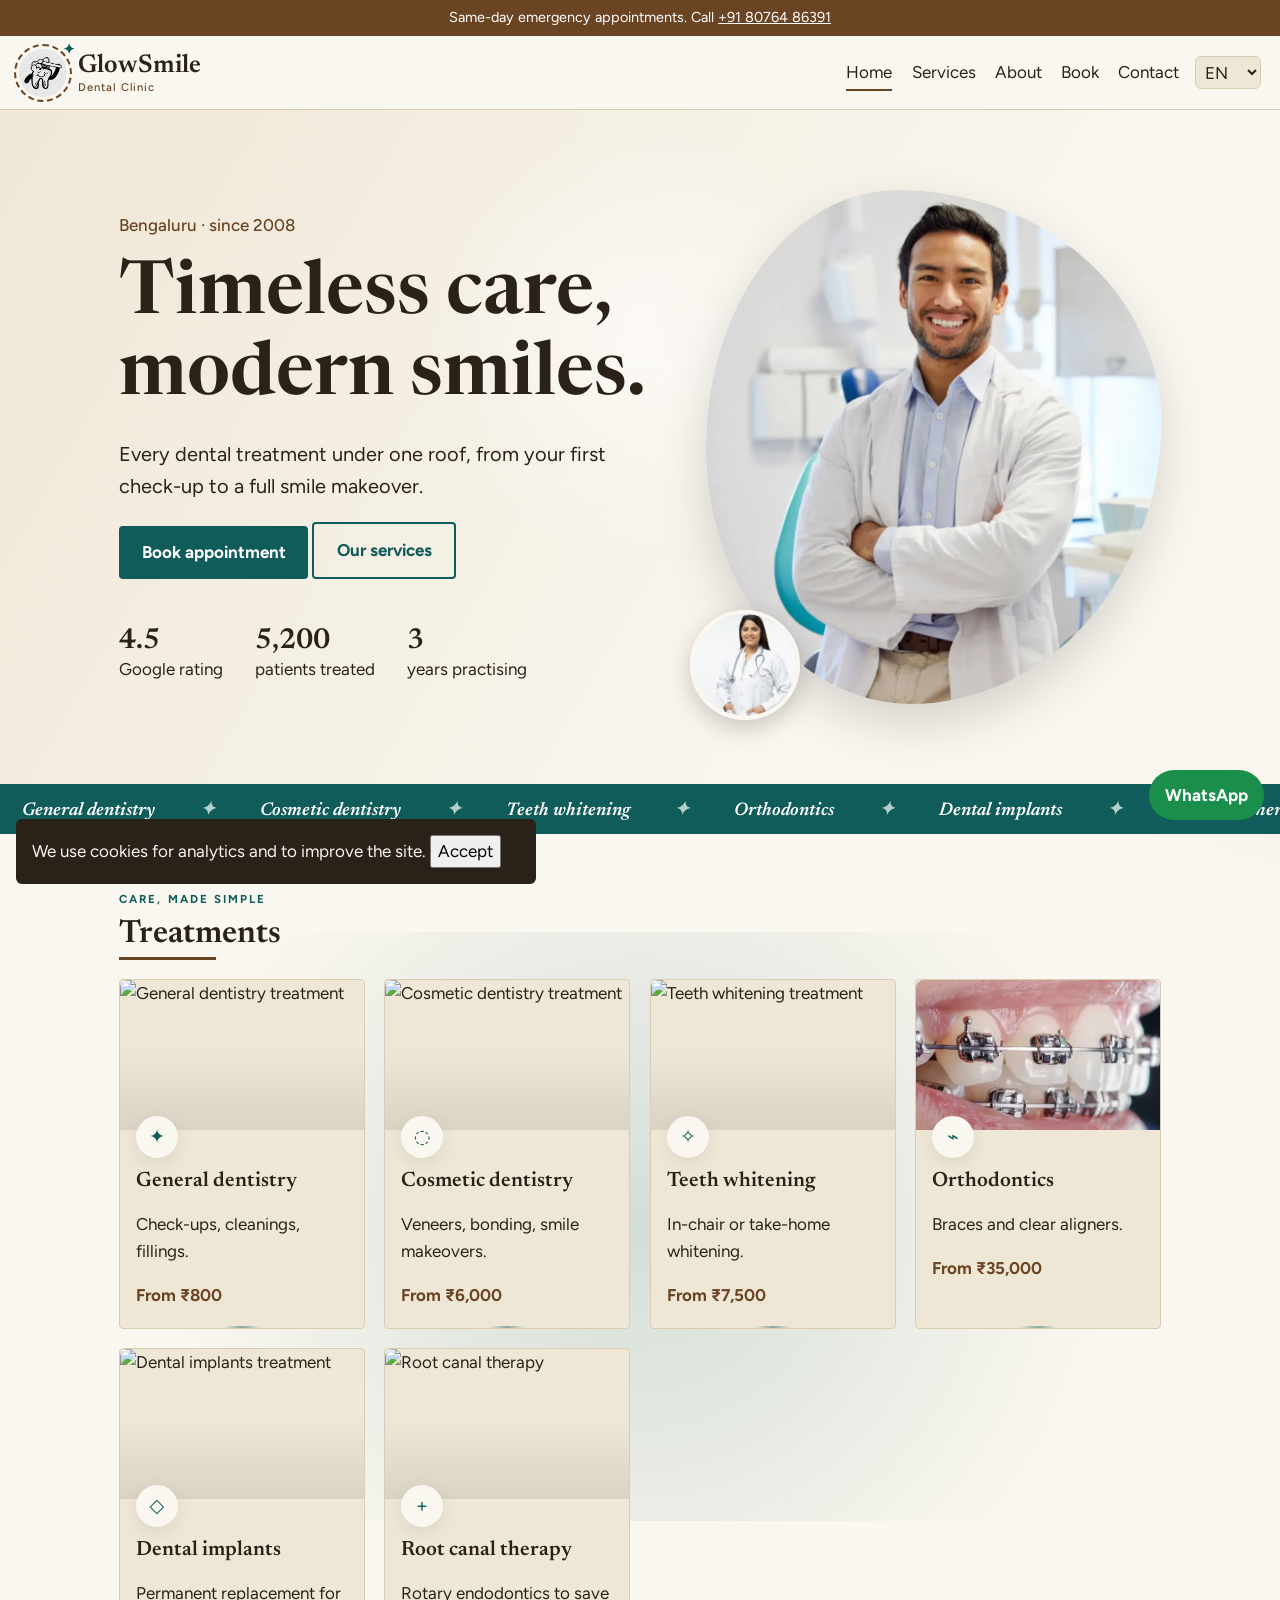
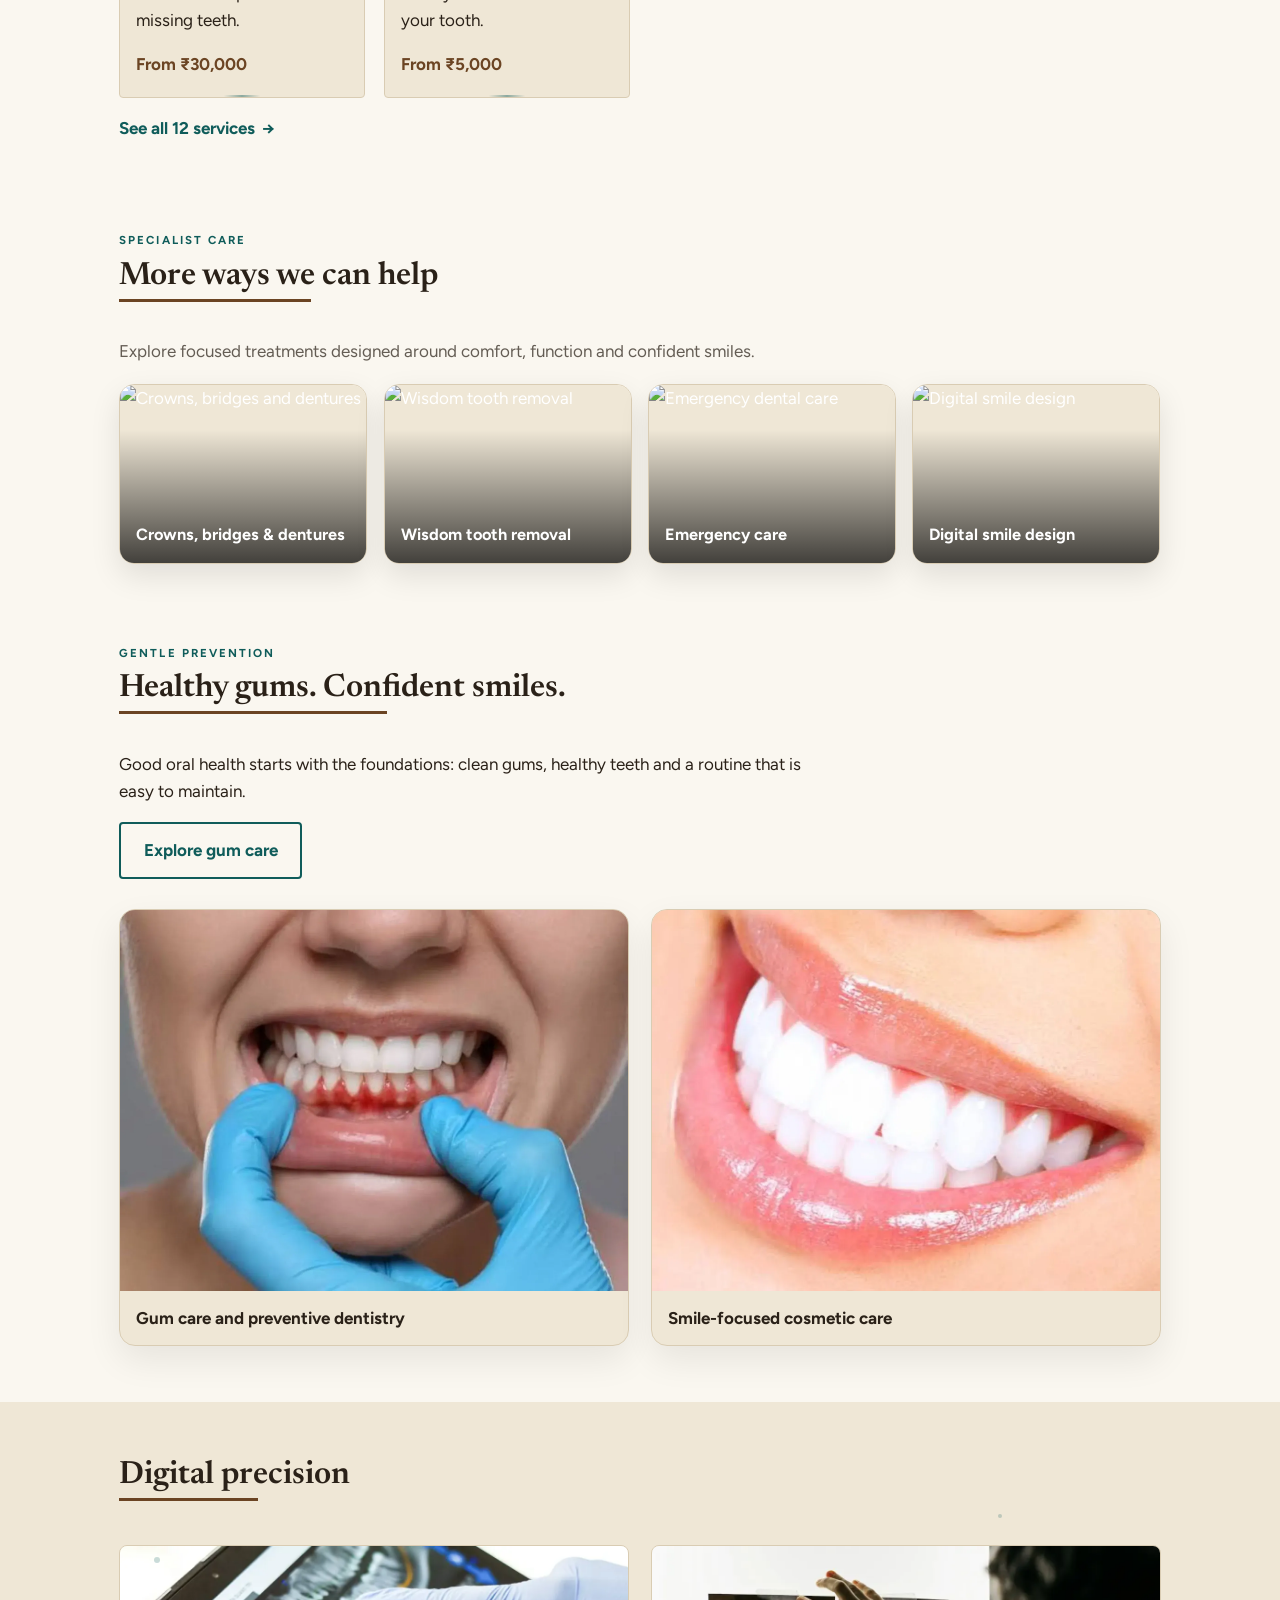
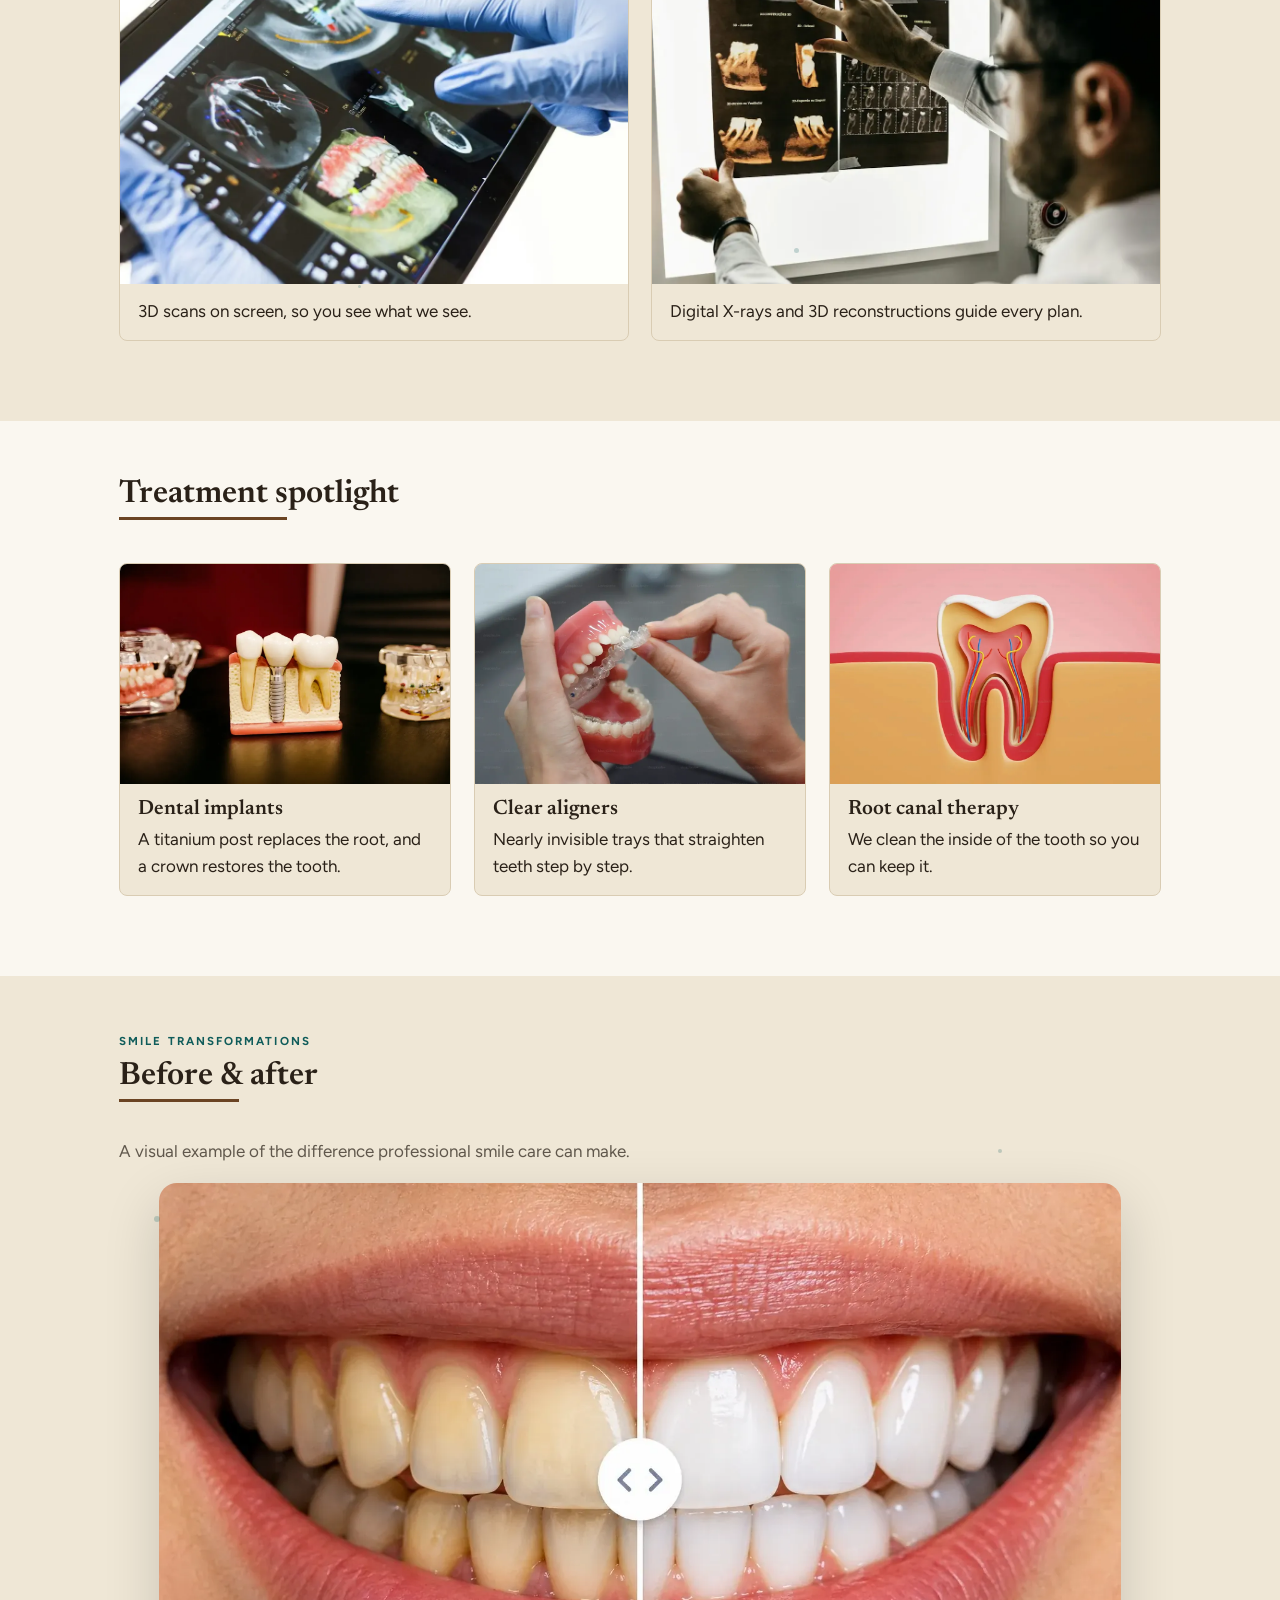
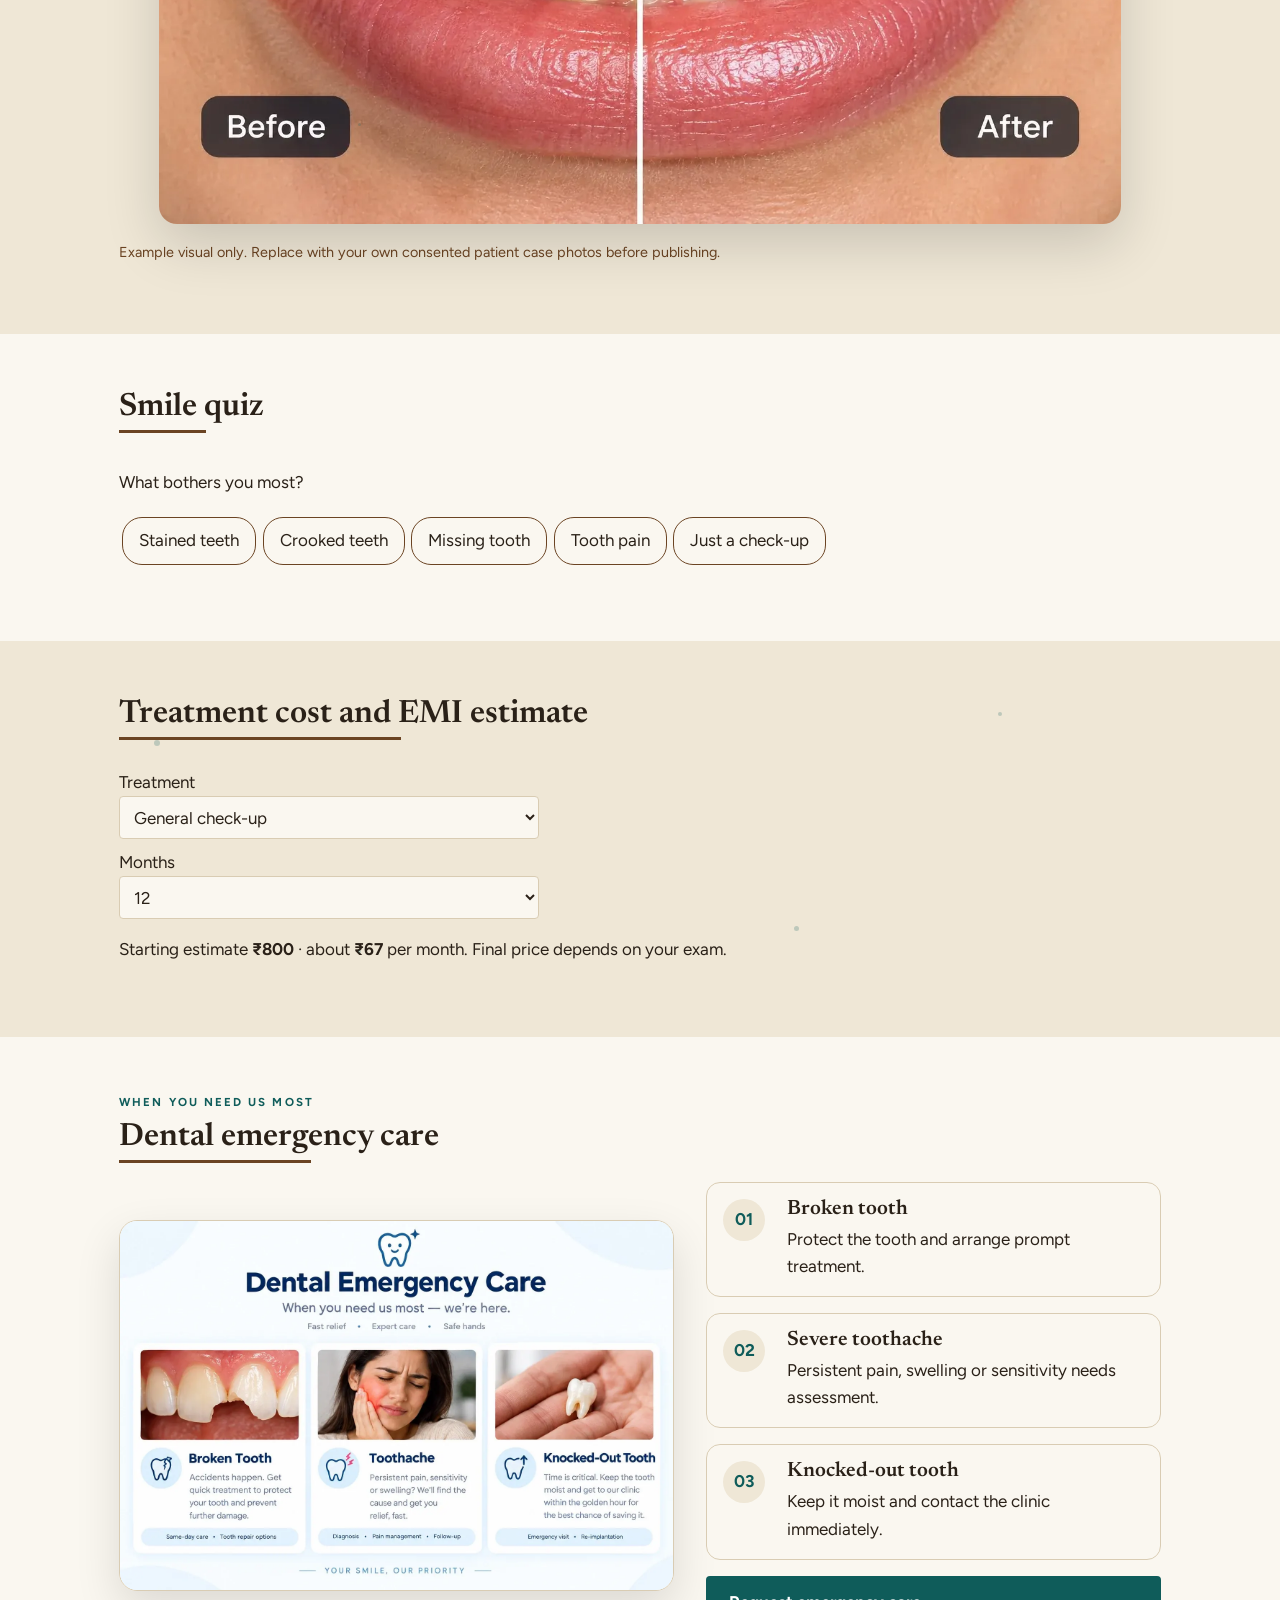
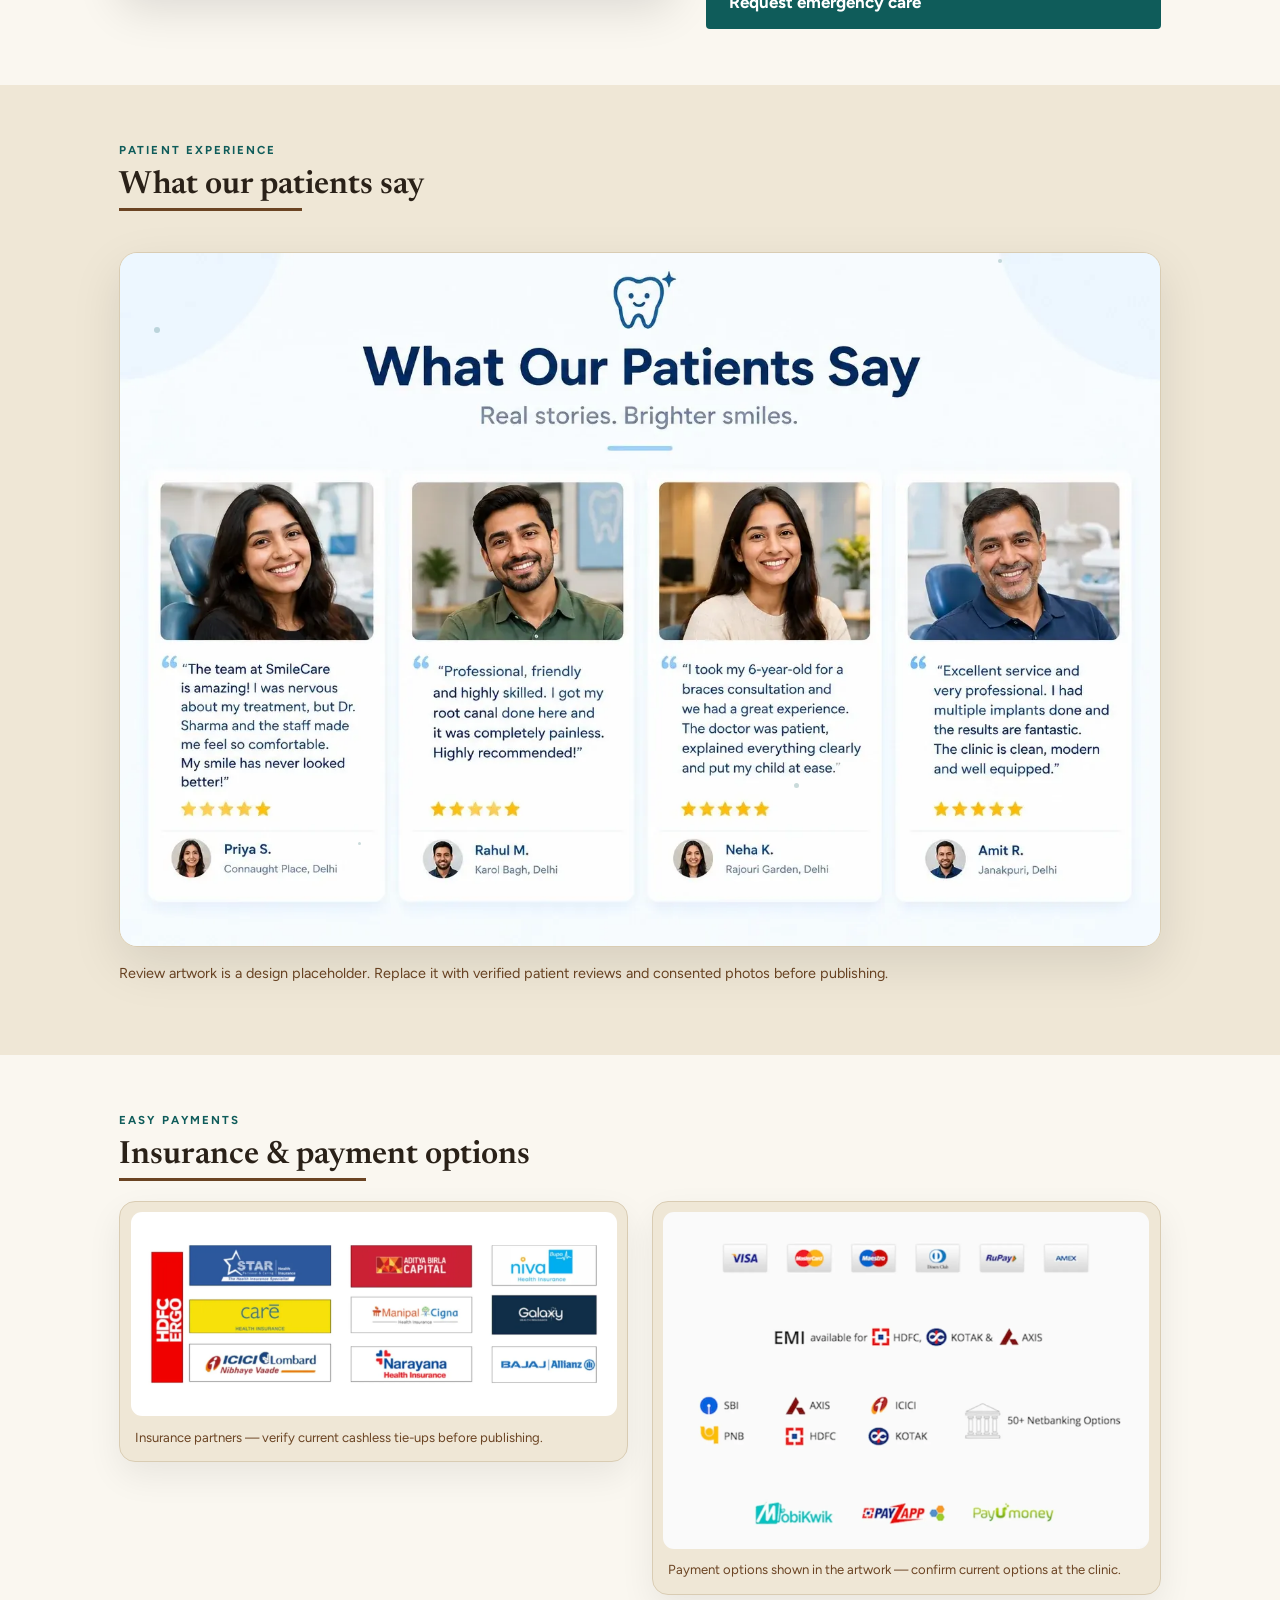
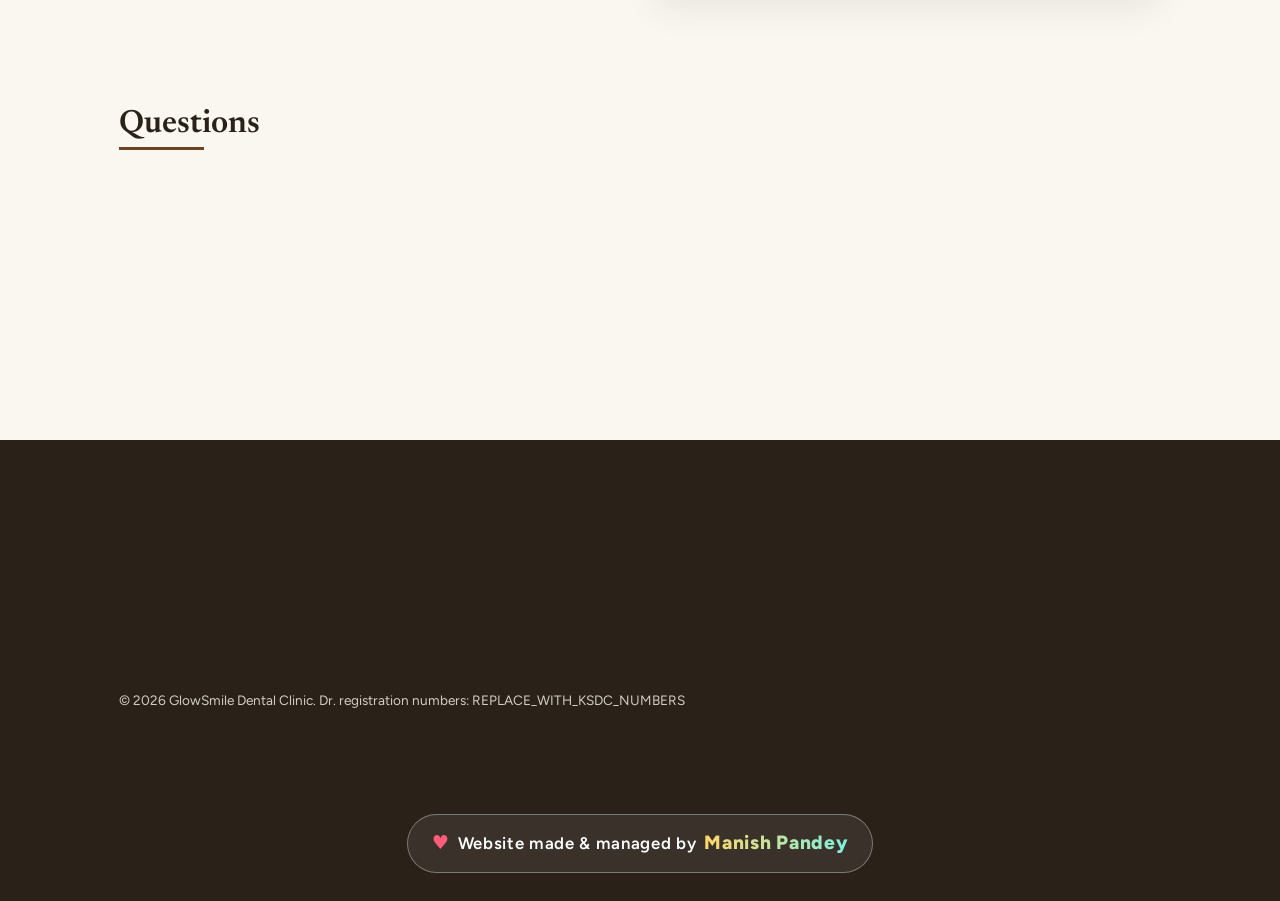
==== commit 6d7764d3: "Add files via upload" ====
--- a/index.html
+++ b/index.html
@@ -18,21 +18,21 @@
 <div class="mq" aria-hidden="true"><div><span>General dentistry</span><span>Cosmetic dentistry</span><span>Teeth whitening</span><span>Orthodontics</span><span>Dental implants</span><span>Root canal therapy</span><span>Pediatric dentistry</span><span>Gum care</span><span>Emergency care</span><span>Digital smile design</span><span>General dentistry</span><span>Cosmetic dentistry</span><span>Teeth whitening</span><span>Orthodontics</span><span>Dental implants</span><span>Root canal therapy</span><span>Pediatric dentistry</span><span>Gum care</span><span>Emergency care</span><span>Digital smile design</span></div></div>
 <section class="wrap section-lift"><div class="section-kicker">CARE, MADE SIMPLE</div><h2>Treatments</h2>
 <div class="sg service-home-grid">
-<article class="sv rv service-card"><div class="service-thumb"><img src="images/general dentistry.webp" alt="General dentistry treatment" loading="lazy"></div><span class="card-icon">✦</span><h3>General dentistry</h3><p>Check-ups, cleanings, fillings.</p><b>From ₹800</b></article>
-<article class="sv rv service-card"><div class="service-thumb"><img src="images/cosmetic detistry.webp" alt="Cosmetic dentistry treatment" loading="lazy"></div><span class="card-icon">◌</span><h3>Cosmetic dentistry</h3><p>Veneers, bonding, smile makeovers.</p><b>From ₹6,000</b></article>
-<article class="sv rv service-card"><div class="service-thumb"><img src="images/teeth whitening.webp" alt="Teeth whitening treatment" loading="lazy"></div><span class="card-icon">✧</span><h3>Teeth whitening</h3><p>In-chair or take-home whitening.</p><b>From ₹7,500</b></article>
+<article class="sv rv service-card"><div class="service-thumb"><img src="images/general-dentistry.webp" alt="General dentistry treatment" loading="lazy"></div><span class="card-icon">✦</span><h3>General dentistry</h3><p>Check-ups, cleanings, fillings.</p><b>From ₹800</b></article>
+<article class="sv rv service-card"><div class="service-thumb"><img src="images/cosmetic-detistry.webp" alt="Cosmetic dentistry treatment" loading="lazy"></div><span class="card-icon">◌</span><h3>Cosmetic dentistry</h3><p>Veneers, bonding, smile makeovers.</p><b>From ₹6,000</b></article>
+<article class="sv rv service-card"><div class="service-thumb"><img src="images/teeth-whitening.webp" alt="Teeth whitening treatment" loading="lazy"></div><span class="card-icon">✧</span><h3>Teeth whitening</h3><p>In-chair or take-home whitening.</p><b>From ₹7,500</b></article>
 <article class="sv rv service-card"><div class="service-thumb"><img src="images/orthodontics.webp" alt="Orthodontics treatment" loading="lazy"></div><span class="card-icon">⌁</span><h3>Orthodontics</h3><p>Braces and clear aligners.</p><b>From ₹35,000</b></article>
-<article class="sv rv service-card"><div class="service-thumb"><img src="images/dental implants.webp" alt="Dental implants treatment" loading="lazy"></div><span class="card-icon">◇</span><h3>Dental implants</h3><p>Permanent replacement for missing teeth.</p><b>From ₹30,000</b></article>
-<article class="sv rv service-card"><div class="service-thumb"><img src="images/root canal therapy.webp" alt="Root canal therapy" loading="lazy"></div><span class="card-icon">+</span><h3>Root canal therapy</h3><p>Rotary endodontics to save your tooth.</p><b>From ₹5,000</b></article>
+<article class="sv rv service-card"><div class="service-thumb"><img src="images/dental-implants.webp" alt="Dental implants treatment" loading="lazy"></div><span class="card-icon">◇</span><h3>Dental implants</h3><p>Permanent replacement for missing teeth.</p><b>From ₹30,000</b></article>
+<article class="sv rv service-card"><div class="service-thumb"><img src="images/root-canal-therapy.webp" alt="Root canal therapy" loading="lazy"></div><span class="card-icon">+</span><h3>Root canal therapy</h3><p>Rotary endodontics to save your tooth.</p><b>From ₹5,000</b></article>
 </div><p><a class="text-link" href="services.html">See all 12 services <span>→</span></a></p></section>
 <section class="wrap treatment-showcase">
 <div class="section-kicker">SPECIALIST CARE</div><h2>More ways we can help</h2>
 <p class="section-intro">Explore focused treatments designed around comfort, function and confident smiles.</p>
 <div class="treatment-strip">
-<a class="treatment-mini rv" href="services.html"><img src="images/crowns bridges dentures.webp" alt="Crowns, bridges and dentures" loading="lazy"><span>Crowns, bridges &amp; dentures</span></a>
-<a class="treatment-mini rv" href="services.html"><img src="images/wisdom tooth removal.webp" alt="Wisdom tooth removal" loading="lazy"><span>Wisdom tooth removal</span></a>
-<a class="treatment-mini rv" href="services.html"><img src="images/emergency care.webp" alt="Emergency dental care" loading="lazy"><span>Emergency care</span></a>
-<a class="treatment-mini rv" href="services.html"><img src="images/digital smile design.webp" alt="Digital smile design" loading="lazy"><span>Digital smile design</span></a>
+<a class="treatment-mini rv" href="services.html"><img src="images/crowns-bridges-dentures.webp" alt="Crowns, bridges and dentures" loading="lazy"><span>Crowns, bridges &amp; dentures</span></a>
+<a class="treatment-mini rv" href="services.html"><img src="images/wisdom-tooth-removal.webp" alt="Wisdom tooth removal" loading="lazy"><span>Wisdom tooth removal</span></a>
+<a class="treatment-mini rv" href="services.html"><img src="images/emergency-care.webp" alt="Emergency dental care" loading="lazy"><span>Emergency care</span></a>
+<a class="treatment-mini rv" href="services.html"><img src="images/digital-smile-design.webp" alt="Digital smile design" loading="lazy"><span>Digital smile design</span></a>
 </div></section>
 <section class="wrap visual-duo">
 <div class="visual-copy rv"><div class="section-kicker">GENTLE PREVENTION</div><h2>Healthy gums. Confident smiles.</h2><p>Good oral health starts with the foundations: clean gums, healthy teeth and a routine that is easy to maintain.</p><a class="btn o" href="services.html">Explore gum care</a></div>
@@ -75,7 +75,7 @@
 <footer class="ft"><div class="wrap fg"><div><b class="logo2">GlowSmile Dental Clinic</b><p>Gentle, precise dentistry in Ashok Nagar, Bengaluru.</p></div>
 <div><b>Visit</b><p>21 Residency Road, Ashok Nagar, Bengaluru 560025<br><a class="ph" href="tel:+918076486391">+91 80764 86391</a><br><a href="mailto:hello@glowsmiledentalclinic.com">hello@glowsmiledentalclinic.com</a></p></div>
 <div><b>Pages</b><p><a href="index.html">Home</a> · <a href="services.html">Services</a> · <a href="about.html">About</a> · <a href="booking.html">Book</a> · <a href="contact.html">Contact</a><br><a href="privacy.html">Privacy policy</a> · <a href="privacy.html#terms">Terms</a></p></div></div>
-<p class="wrap copy">© 2026 GlowSmile Dental Clinic. Dr. registration numbers: REPLACE_WITH_KSDC_NUMBERS</p><p class="wrap copy cr">Website Made and managed by <b>Manish Pandey</b></p></footer>
+<p class="wrap copy">© 2026 GlowSmile Dental Clinic. Dr. registration numbers: REPLACE_WITH_KSDC_NUMBERS</p><div class="credit-wrap"><p class="credit-badge">Website made &amp; managed by <b class="credit-name">Manish Pandey</b></p></div></footer>
 <a class="wa" href="#" aria-label="Chat on WhatsApp">WhatsApp</a>
 <div class="mbar"><a class="ph" href="tel:+918076486391">Call</a><a href="booking.html">Book visit</a><a class="wa2" href="#">WhatsApp</a></div>
 <div id="ck" class="ck" hidden>We use cookies for analytics and to improve the site. <button id="ckb">Accept</button></div>
--- a/css/style.css
+++ b/css/style.css
@@ -65,7 +65,7 @@
 .wa{animation:pulse 2.4s infinite}@keyframes pulse{0%{box-shadow:0 0 0 0 rgba(26,143,76,.6)}70%{box-shadow:0 0 0 16px rgba(26,143,76,0)}100%{box-shadow:0 0 0 0 rgba(26,143,76,0)}}
 details[open] p{animation:dn .4s}@keyframes dn{from{opacity:0;transform:translateY(-8px)}}
 .ba{transition:box-shadow .3s}.ba:hover{box-shadow:0 10px 30px rgba(0,0,0,.2)}
-.cr{padding:0 1.2rem 5rem;margin-top:-4.5rem;opacity:1}.cr b{color:var(--teal);filter:brightness(1.6)}
+
 @media(max-width:760px){.hg{grid-template-columns:1fr}.badge{left:.5rem;width:84px;height:84px}.lt small{display:none}.cr{margin-top:.75rem!important}}
 
 /* ===== Premium motion + new visual sections ===== */
@@ -183,25 +183,14 @@
   .doctor-card{grid-template-columns:112px 1fr;padding:.8rem}
   .doctor-photo{width:112px;height:112px;min-width:112px}
 }
-/* ===== Small, premium animated website credit ===== */
-.cr{position:relative;display:block!important;text-align:center;font-size:.68rem!important;letter-spacing:.08em;opacity:.78;margin-top:.75rem!important;padding:.55rem 0 .2rem;overflow:hidden;animation:creditFloat 3.5s ease-in-out infinite}
-.cr b{display:inline-block;position:relative;animation:creditName 2.6s ease-in-out infinite;text-decoration:none}
-.cr:before{content:"";position:absolute;left:-20%;top:0;width:140%;height:1px;background:linear-gradient(90deg,transparent,currentColor,transparent);opacity:.3;animation:creditSweep 3.2s linear infinite}
-.cr:after{content:"✦  ✧  ✦";display:block;font-size:.55rem;letter-spacing:.55rem;margin-top:.12rem;opacity:.55;animation:creditSpark 2.2s ease-in-out infinite}
-@keyframes creditFloat{0%,100%{transform:translateY(0);opacity:.68}50%{transform:translateY(-3px);opacity:1}}
-@keyframes creditName{0%,100%{transform:scale(1);text-shadow:0 0 0 transparent}50%{transform:scale(1.035);text-shadow:0 0 14px rgba(15,92,90,.28)}}
-@keyframes creditSweep{0%{transform:translateX(-30%);opacity:0}25%{opacity:.4}75%{opacity:.4}100%{transform:translateX(30%);opacity:0}}
-@keyframes creditSpark{0%,100%{transform:translateY(0) scale(.92);opacity:.35}50%{transform:translateY(-2px) scale(1.08);opacity:.8}}
+
 
 /* ===== Final GlowSmile doctor sizing + footer credit ===== */
 /* Equal doctor portrait framing: same size and same visual scale */
 .doctor-card .doctor-photo img{transform:scale(1);object-fit:cover;object-position:center 30%;}
 .doctor-card:hover .doctor-photo img{transform:scale(1.04);}
 .badge img{transform:scale(1.12);}
-.cr{font-size:.68rem!important;text-align:center!important;position:relative;z-index:5;display:block!important;visibility:visible!important;}
-.cr b{animation:creditName 2.6s ease-in-out infinite,creditGlow 1.8s ease-in-out infinite;}
-@keyframes creditGlow{0%,100%{filter:brightness(1)}50%{filter:brightness(1.35)}}
-@media(max-width:760px){.badge{width:96px;height:96px}.badge img{transform:scale(1.12)}.cr{margin-top:.75rem!important;font-size:.62rem!important;}}
+@media(max-width:760px){.badge{width:96px;height:96px}.badge img{transform:scale(1.12)}}
 
 /* ===== GlowSmile Advanced Motion Pack — preserved + enhanced ===== */
 :root{--motion-ease:cubic-bezier(.2,.8,.2,1);--popup-shadow:0 22px 70px rgba(0,0,0,.22)}
@@ -241,12 +230,19 @@
 @keyframes popIn{0%{opacity:0;transform:translateY(30px) scale(.92)}70%{opacity:1;transform:translateY(-5px) scale(1.015)}100%{opacity:1;transform:none}}
 @keyframes popOut{to{opacity:0;transform:translateY(20px) scale(.95)}}
 @keyframes popPulse{50%{transform:scale(1.1) rotate(6deg);box-shadow:0 0 0 9px rgba(15,92,90,.08)}}
-/* Footer credit gets an extra entrance */
-.cr{animation:creditFloat 3.5s ease-in-out infinite,creditEntrance 1.1s var(--motion-ease) both}
-@keyframes creditEntrance{from{opacity:0;transform:translateY(14px) scale(.94)}to{opacity:.78;transform:none}}
 @media(max-width:760px){.appt-pop{right:12px;bottom:70px}.hero:before{display:none}}
-@media(prefers-reduced-motion:reduce){.page-transition,.js .pop-reveal,.motion-particles i,.appt-pop,.cr{animation:none!important;transition:none!important}.hero:before{display:none}}
-
-/* ===== Verified final footer credit ===== */
-.ft .cr{display:block!important;visibility:visible!important;opacity:.9!important;min-height:24px;position:relative;z-index:20;text-align:center!important;color:inherit!important;}
-.ft .cr b{display:inline-block!important;visibility:visible!important;}
+@media(prefers-reduced-motion:reduce){.page-transition,.js .pop-reveal,.motion-particles i,.appt-pop,.credit-badge,.credit-badge *{animation:none!important;transition:none!important}.hero:before{display:none}}
+
+
+/* ===== Footer credit (animated) ===== */
+.credit-wrap{display:flex;justify-content:center;padding:1.4rem 1rem 1.8rem;position:relative;z-index:20}
+.credit-badge{position:relative;display:inline-flex;align-items:center;gap:.5rem;margin:0;padding:.8rem 1.5rem;border-radius:999px;font-size:1.05rem;font-weight:600;letter-spacing:.04em;color:#fff;background:rgba(255,255,255,.08);border:1px solid rgba(255,255,255,.35);overflow:hidden;animation:creditBob 3s ease-in-out infinite,creditRing 2.4s ease-in-out infinite}
+.credit-badge:before{content:"\2665";color:#ff5d7a;font-size:1.2rem;display:inline-block;animation:creditBeat 1.2s ease-in-out infinite}
+.credit-badge:after{content:"";position:absolute;top:0;left:-60%;width:40%;height:100%;background:linear-gradient(100deg,transparent,rgba(255,255,255,.55),transparent);transform:skewX(-20deg);animation:creditShine 2.8s ease-in-out infinite}
+.credit-name{font-size:1.2rem;font-weight:800;background:linear-gradient(90deg,#ffd76a,#7ff0e0,#ff9ec4,#ffd76a);background-size:300% 100%;-webkit-background-clip:text;background-clip:text;-webkit-text-fill-color:transparent;color:transparent;animation:creditGradient 3s linear infinite}
+@keyframes creditBob{0%,100%{transform:translateY(0)}50%{transform:translateY(-6px)}}
+@keyframes creditBeat{0%,100%{transform:scale(1)}20%{transform:scale(1.4)}40%{transform:scale(1)}60%{transform:scale(1.25)}}
+@keyframes creditShine{0%{left:-60%}60%,100%{left:130%}}
+@keyframes creditGradient{to{background-position:300% 0}}
+@keyframes creditRing{0%,100%{box-shadow:0 0 0 0 rgba(127,240,224,.5)}50%{box-shadow:0 0 0 10px rgba(127,240,224,0)}}
+@media(max-width:760px){.credit-badge{font-size:.9rem;padding:.7rem 1.1rem}.credit-name{font-size:1.02rem}.credit-wrap{padding-bottom:5.5rem}}
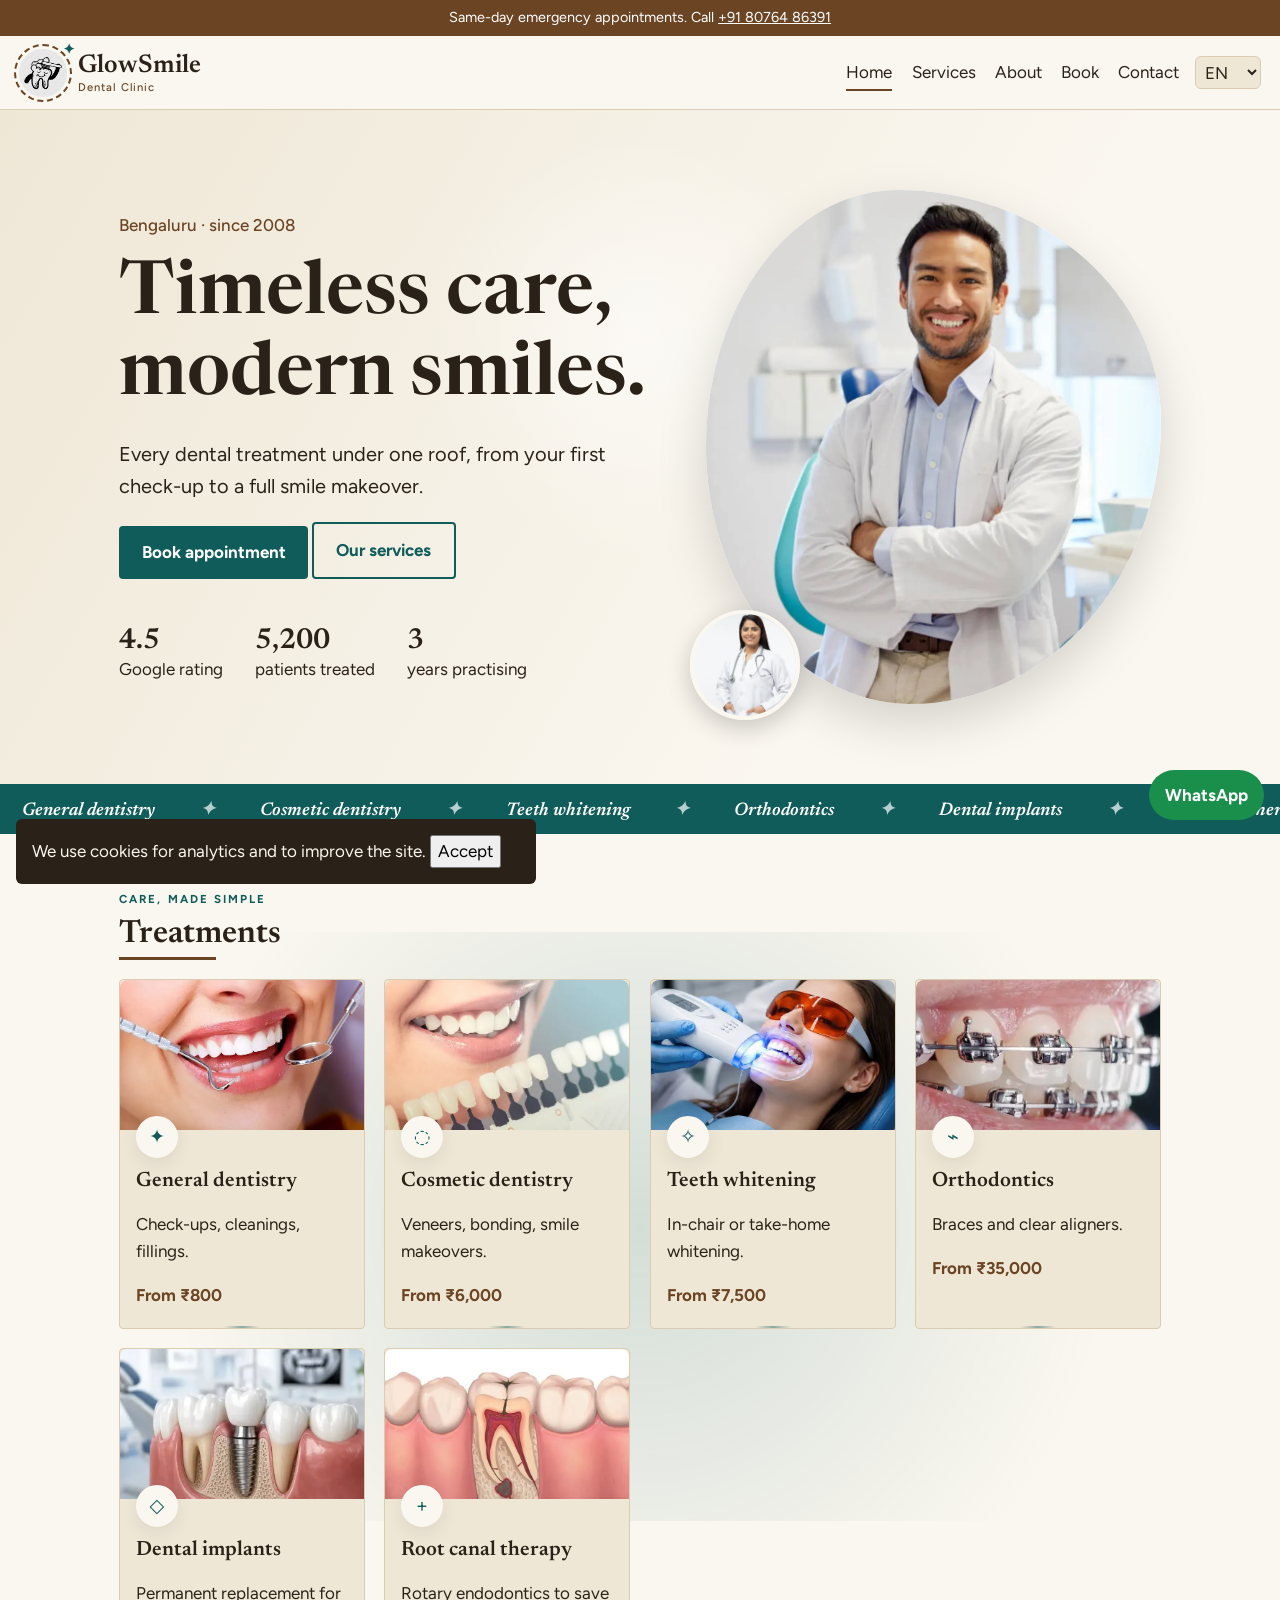
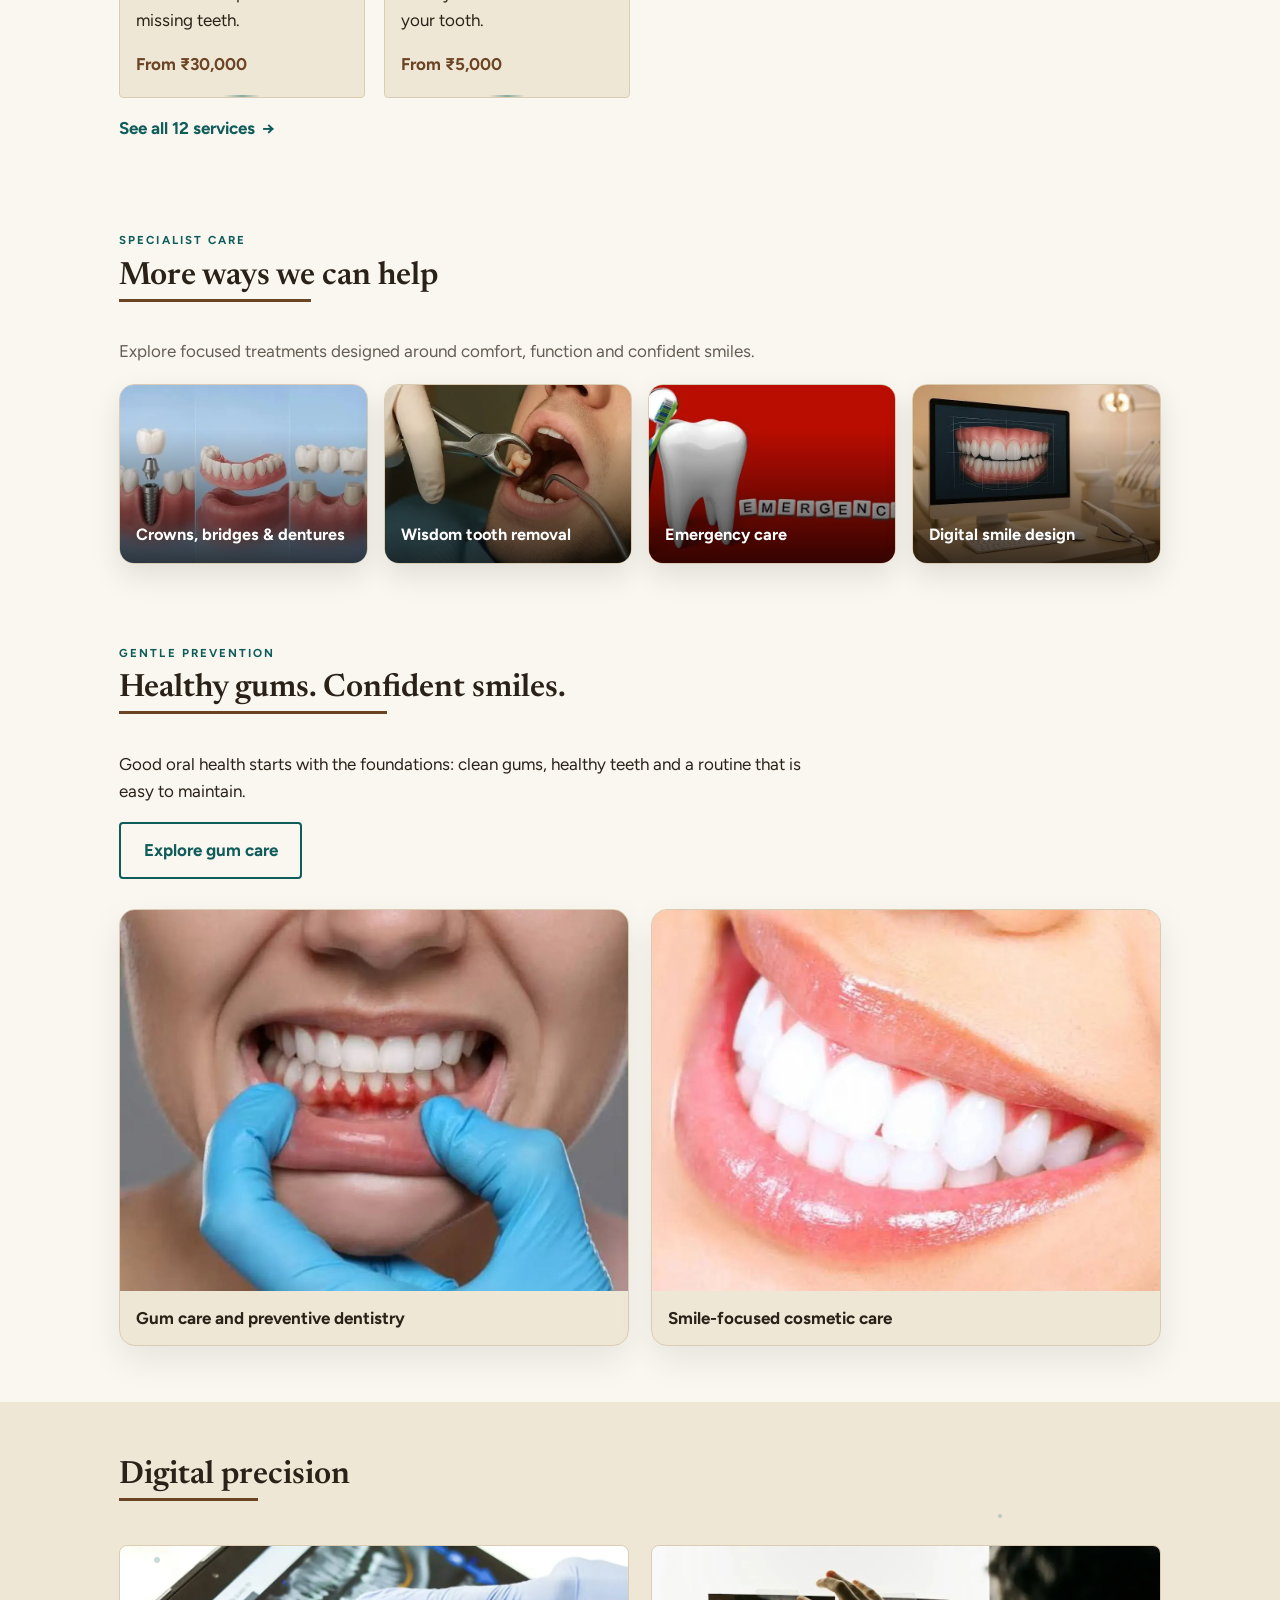
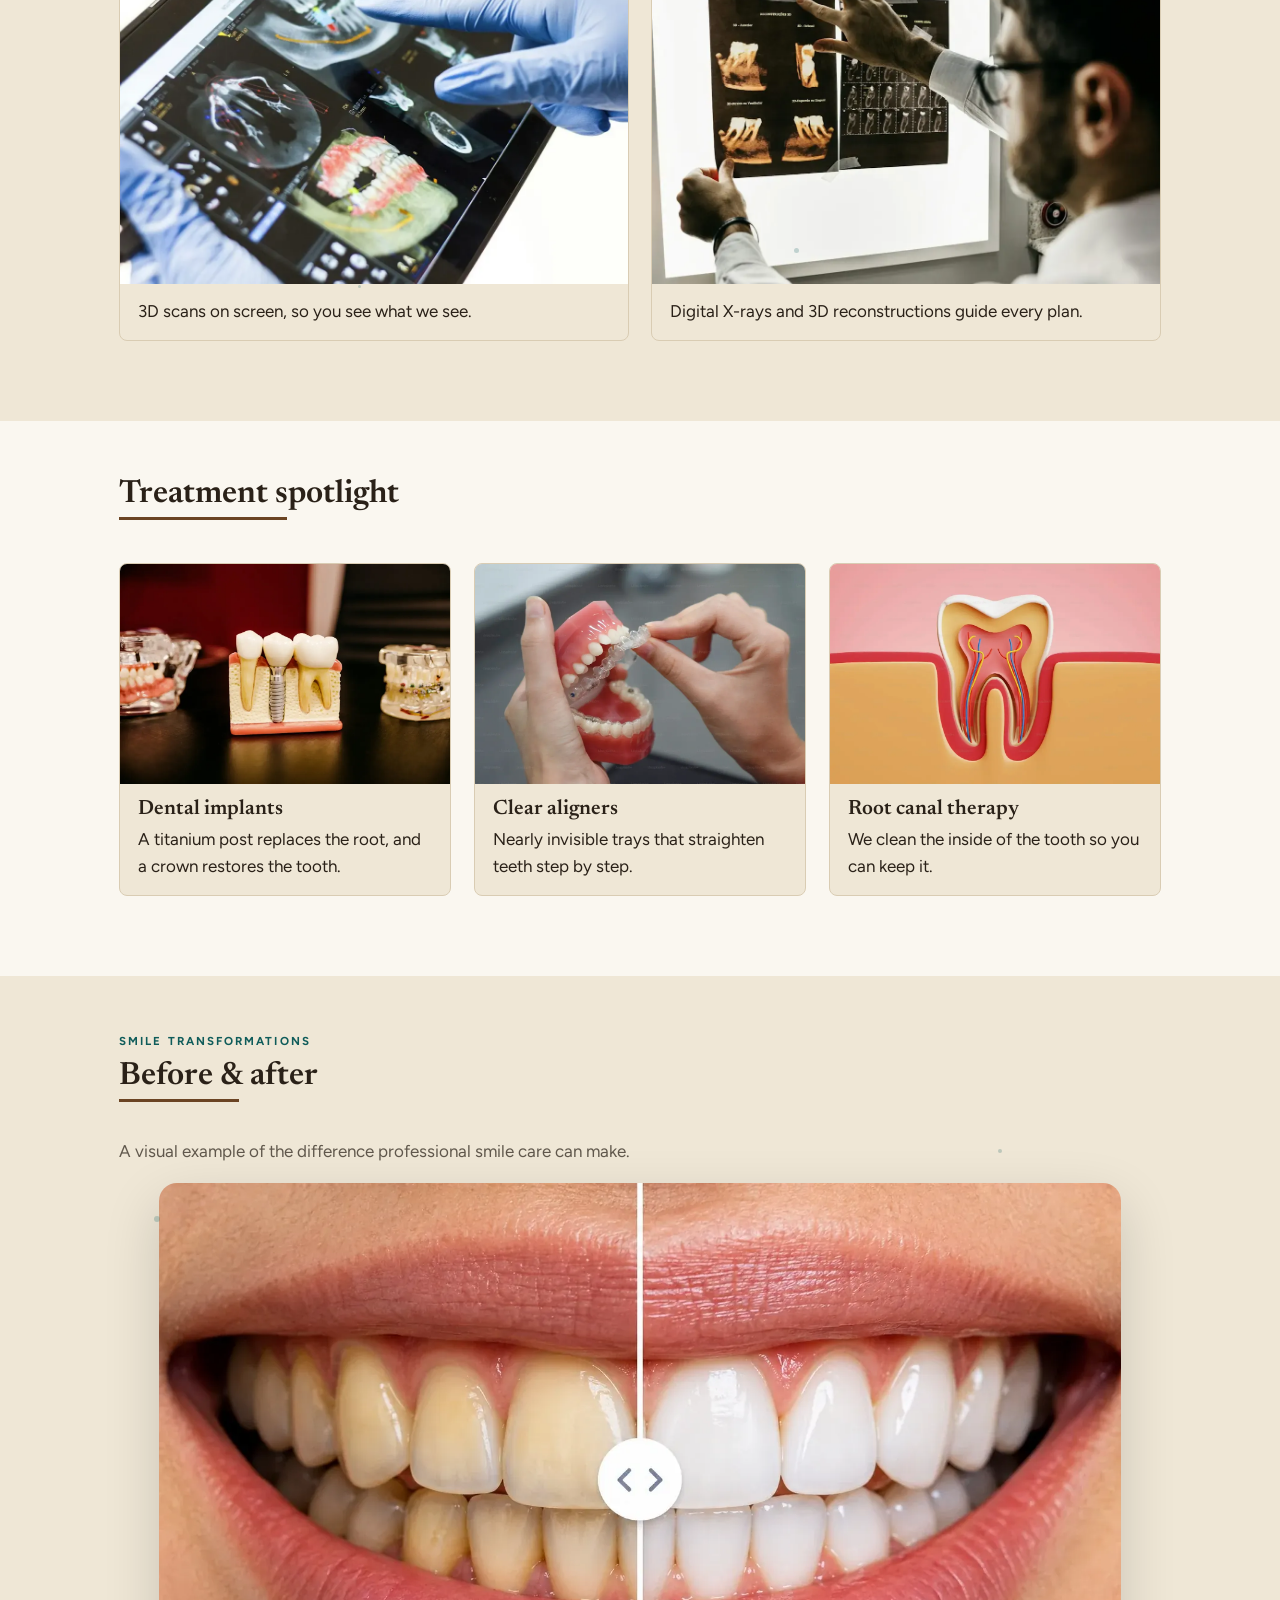
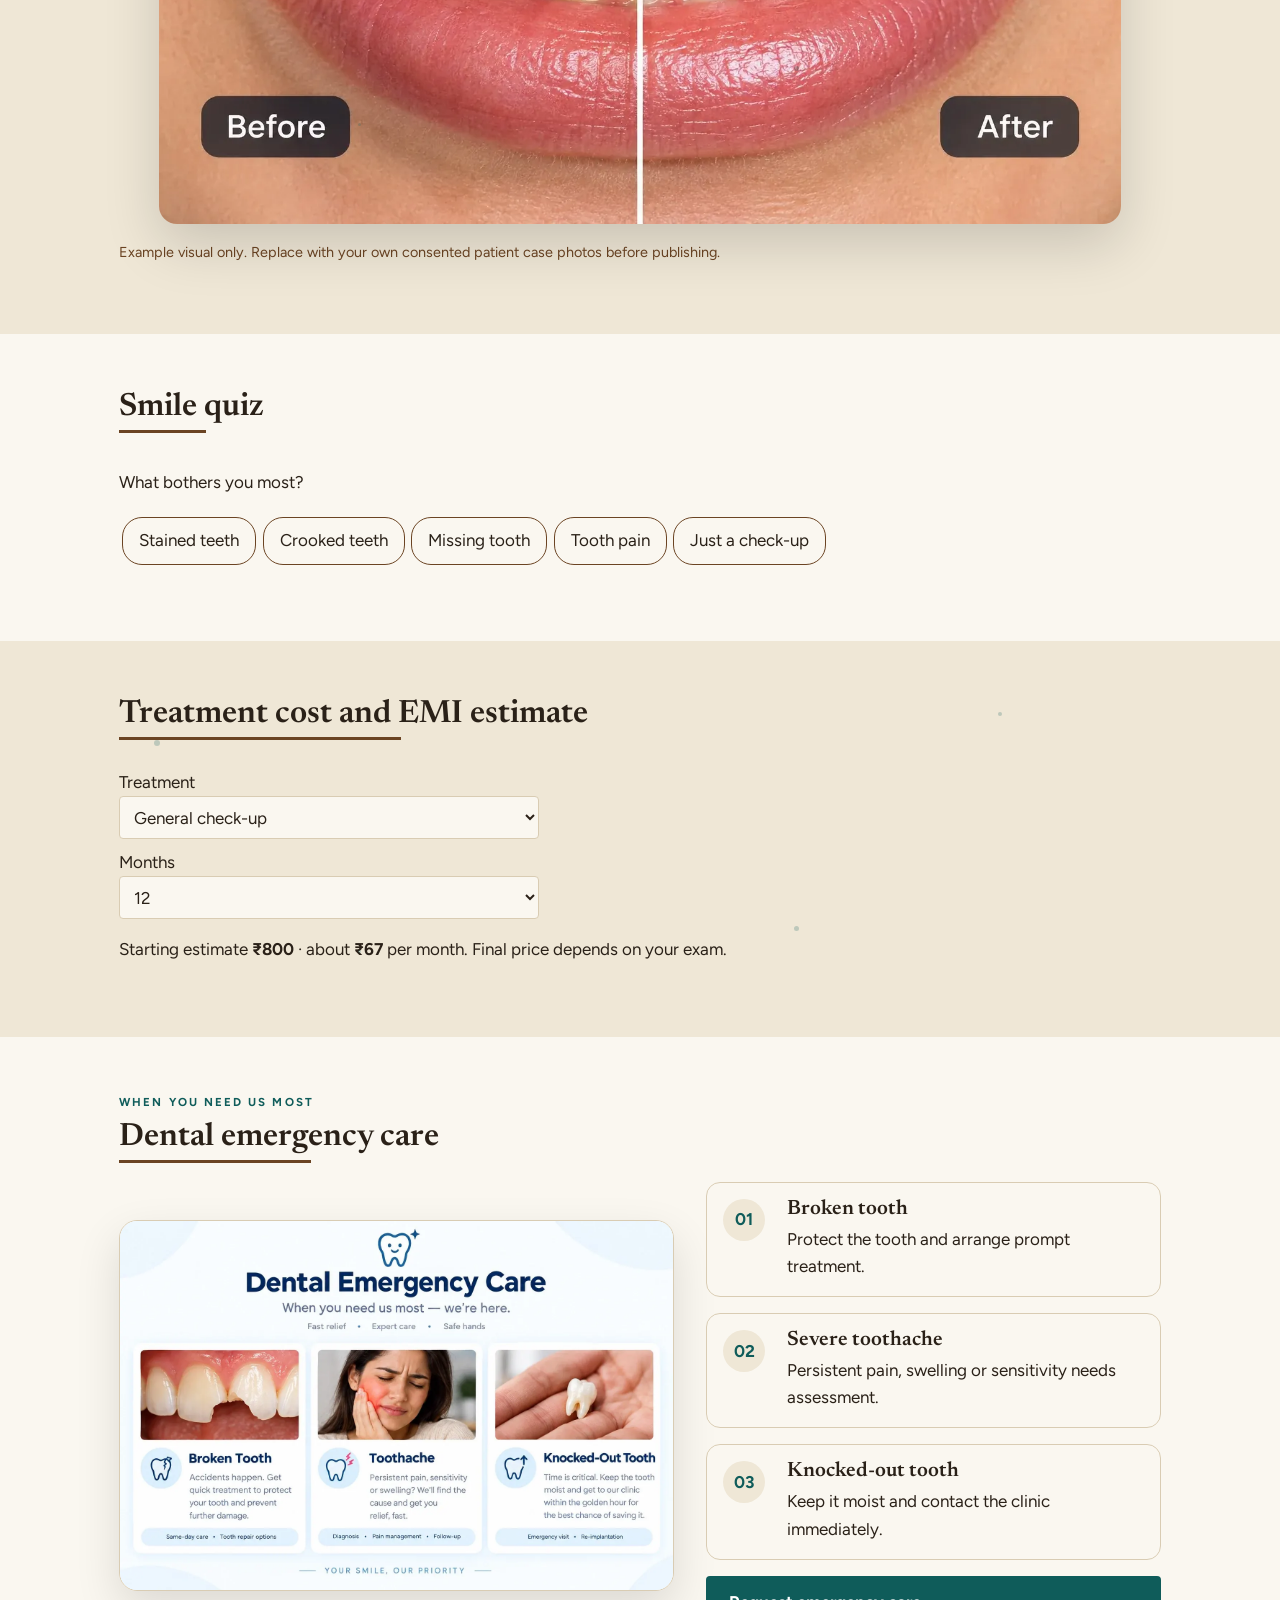
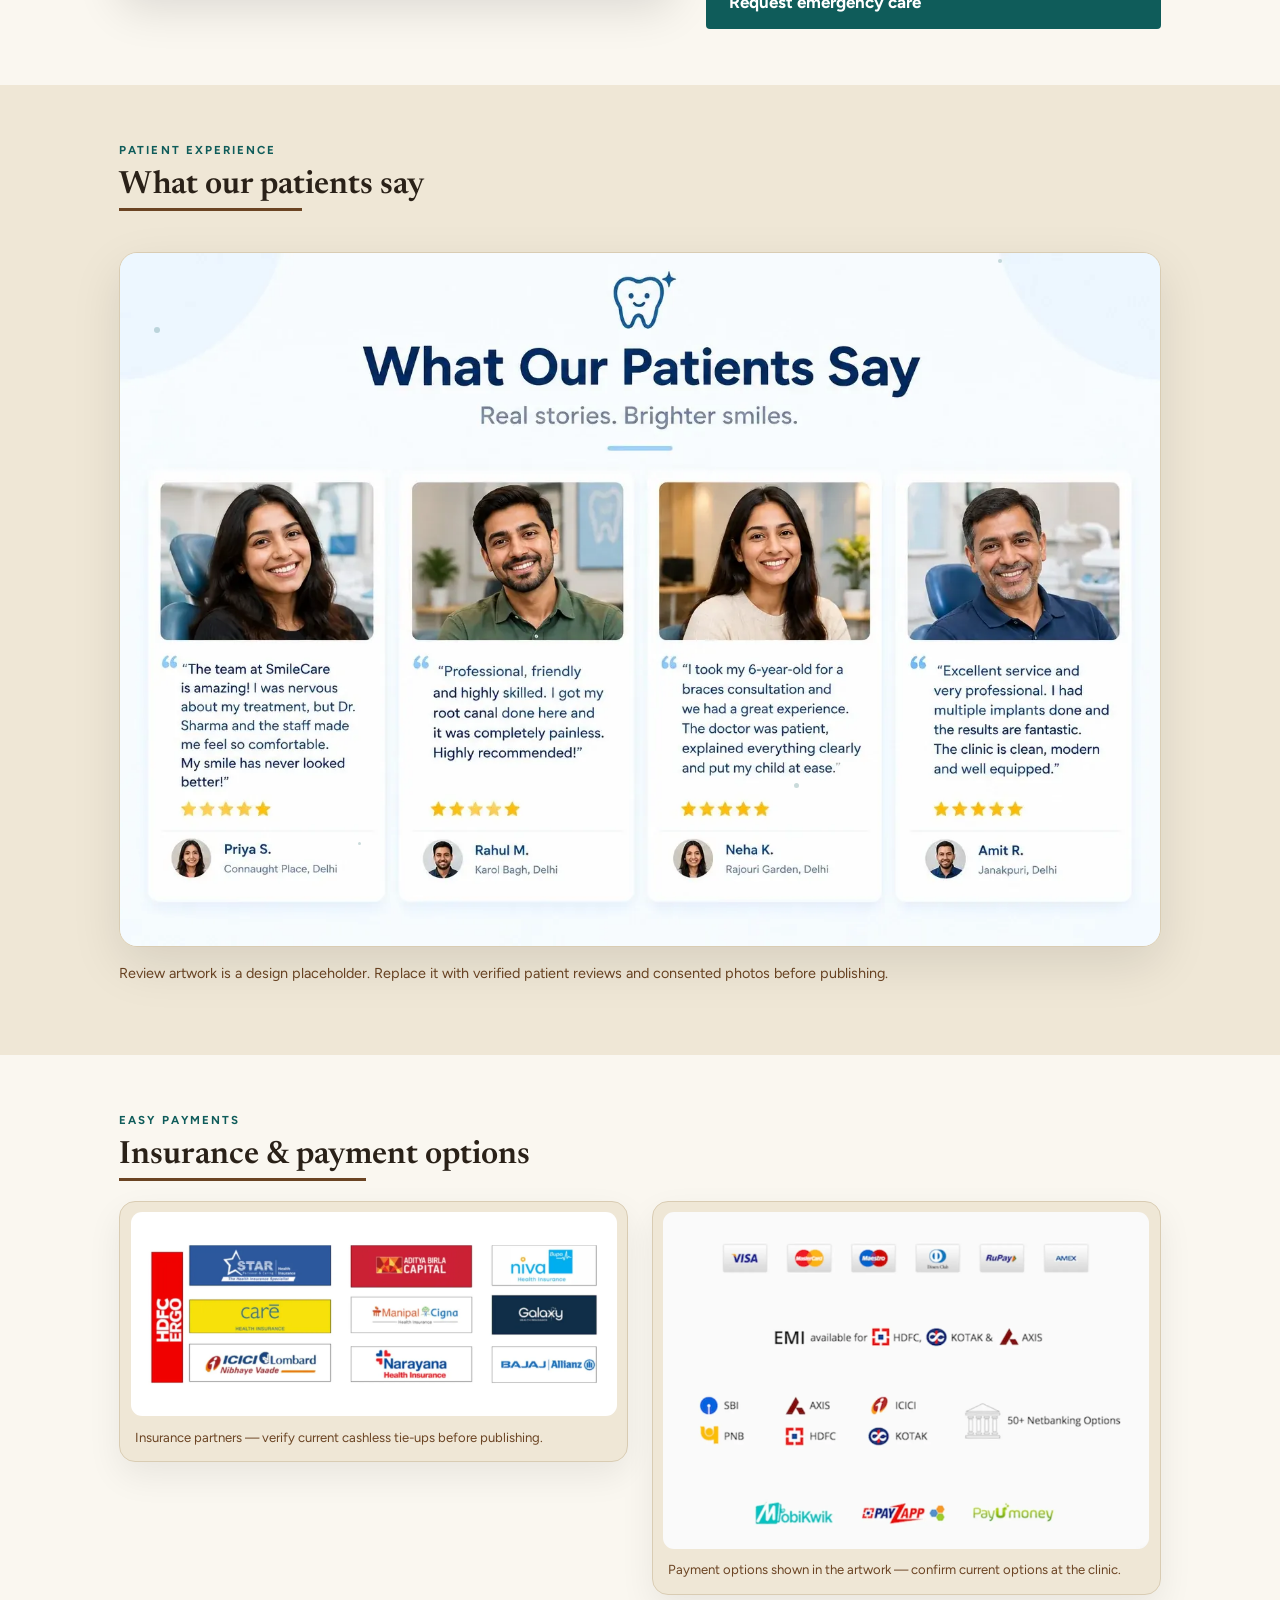
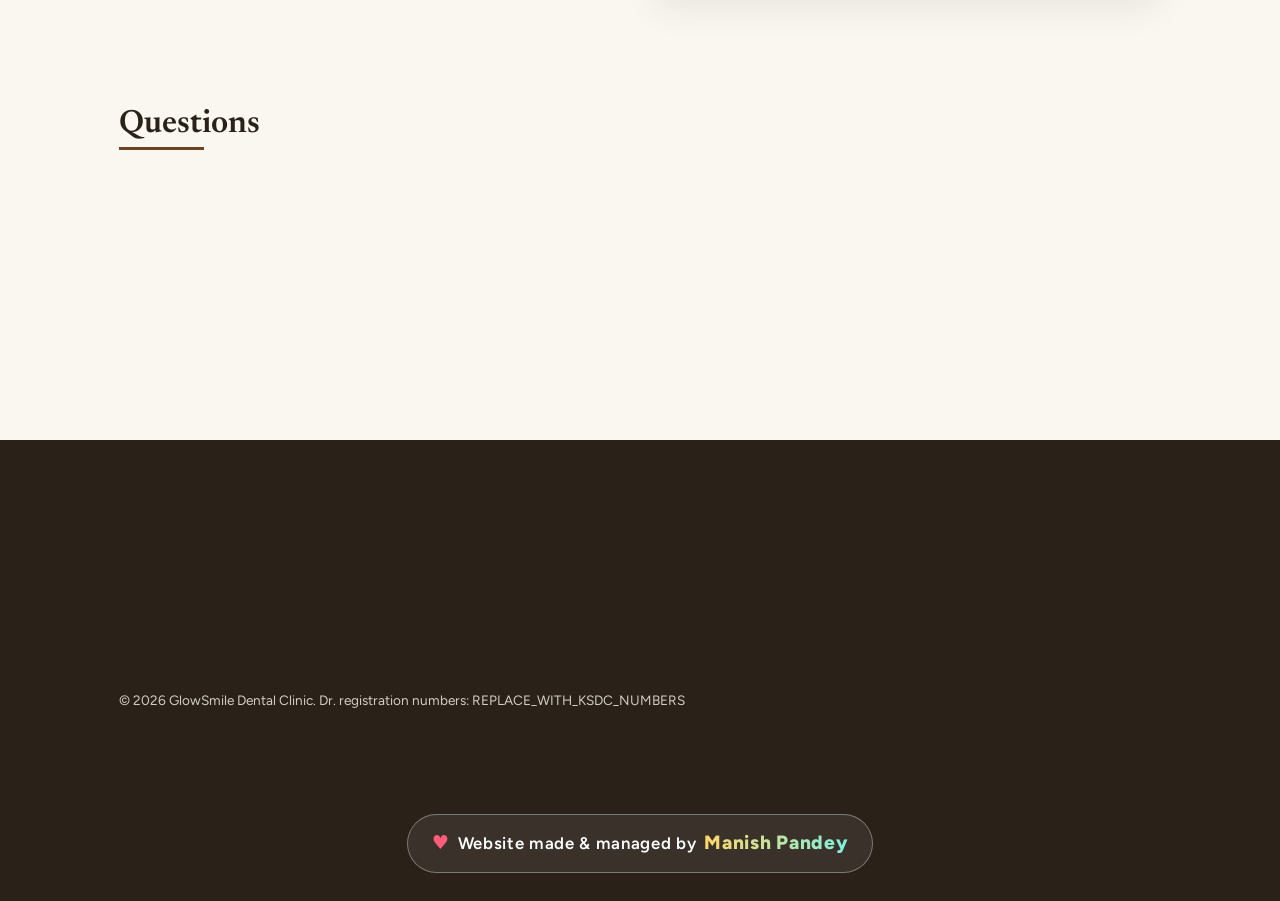
==== commit f3fcf3ef: "Add files via upload" ====
--- a/index.html
+++ b/index.html
@@ -2,8 +2,8 @@
 <title>Gentle modern dentistry in Bengaluru | GlowSmile Dental Clinic</title><meta name="description" content="Check-ups, implants, braces, whitening and root canals in Ashok Nagar, Bengaluru. Book online.">
 <meta property="og:title" content="Gentle modern dentistry in Bengaluru | GlowSmile Dental Clinic"><meta property="og:description" content="Check-ups, implants, braces, whitening and root canals in Ashok Nagar, Bengaluru. Book online.">
 <link rel="preconnect" href="https://fonts.googleapis.com"><link rel="preconnect" href="https://fonts.gstatic.com" crossorigin>
-<link href="https://fonts.googleapis.com/css2?family=Newsreader:ital,opsz,wght@0,6..72,400;0,6..72,600;1,6..72,400&family=Figtree:wght@400;500;700&display=swap" rel="stylesheet">
-<link rel="stylesheet" href="css/style.css"><script type="application/ld+json">{"@context":"https://schema.org","@type":"Dentist","name":"GlowSmile Dental Clinic","address":{"@type":"PostalAddress","streetAddress":"21 Residency Road, Ashok Nagar","addressLocality":"Bengaluru","addressRegion":"Karnataka","postalCode":"560025","addressCountry":"IN"},"telephone":"+91 80764 86391","openingHours":["Mo-Fr 09:00-20:00","Sa 09:00-17:00"]}</script></head><body>
+<link rel="preload" as="style" href="https://fonts.googleapis.com/css2?family=Newsreader:ital,opsz,wght@0,6..72,400;0,6..72,600;1,6..72,400&family=Figtree:wght@400;500;700&display=swap" onload="this.onload=null;this.rel='stylesheet'"><noscript><link rel="stylesheet" href="https://fonts.googleapis.com/css2?family=Newsreader:ital,opsz,wght@0,6..72,400;0,6..72,600;1,6..72,400&family=Figtree:wght@400;500;700&display=swap"></noscript>
+<link rel="preload" as="image" href="images/doctor-male.webp" fetchpriority="high"><link rel="icon" type="image/webp" href="images/logo.webp"><link rel="stylesheet" href="css/style.css"><script type="application/ld+json">{"@context":"https://schema.org","@type":"Dentist","name":"GlowSmile Dental Clinic","address":{"@type":"PostalAddress","streetAddress":"21 Residency Road, Ashok Nagar","addressLocality":"Bengaluru","addressRegion":"Karnataka","postalCode":"560025","addressCountry":"IN"},"telephone":"+91 80764 86391","openingHours":["Mo-Fr 09:00-20:00","Sa 09:00-17:00"]}</script></head><body>
 <a class="skip" href="#main">Skip to content</a>
 <div class="top">Same-day emergency appointments. Call <a href="tel:+918076486391" class="ph">+91 80764 86391</a></div>
 <header class="hd"><a class="logo" href="index.html"><span class="mk"><img src="images/logo.webp" alt="" width="48" height="48"></span><span class="lt">GlowSmile<small>Dental Clinic</small></span></a>
@@ -14,45 +14,45 @@
 <p class="lead" data-i="lead">Every dental treatment under one roof, from your first check-up to a full smile makeover.</p>
 <p><a class="btn" href="booking.html" data-i="Book appointment">Book appointment</a> <a class="btn o" href="services.html">Our services</a></p>
 <ul class="stats"><li><b>4.5</b> Google rating</li><li><b>5,200</b> patients treated</li><li><b>3</b> years practising</li></ul></div>
-<div class="hv"><div class="blob"><img data-par src="images/doctor-male.webp" alt="Dentist smiling in a modern dental clinic" width="1113" height="795"></div><span class="badge"><img src="images/doctor-female.webp" alt="Dentist in a white coat" width="110" height="110"></span></div></div></section>
+<div class="hv"><div class="blob"><img data-par src="images/doctor-male.webp" alt="Dentist smiling in a modern dental clinic" width="1200" height="1357" fetchpriority="high" decoding="async"></div><span class="badge"><img src="images/doctor-female.webp" alt="Dentist in a white coat" width="110" height="110" decoding="async"></span></div></div></section>
 <div class="mq" aria-hidden="true"><div><span>General dentistry</span><span>Cosmetic dentistry</span><span>Teeth whitening</span><span>Orthodontics</span><span>Dental implants</span><span>Root canal therapy</span><span>Pediatric dentistry</span><span>Gum care</span><span>Emergency care</span><span>Digital smile design</span><span>General dentistry</span><span>Cosmetic dentistry</span><span>Teeth whitening</span><span>Orthodontics</span><span>Dental implants</span><span>Root canal therapy</span><span>Pediatric dentistry</span><span>Gum care</span><span>Emergency care</span><span>Digital smile design</span></div></div>
 <section class="wrap section-lift"><div class="section-kicker">CARE, MADE SIMPLE</div><h2>Treatments</h2>
 <div class="sg service-home-grid">
-<article class="sv rv service-card"><div class="service-thumb"><img src="images/general-dentistry.webp" alt="General dentistry treatment" loading="lazy"></div><span class="card-icon">✦</span><h3>General dentistry</h3><p>Check-ups, cleanings, fillings.</p><b>From ₹800</b></article>
-<article class="sv rv service-card"><div class="service-thumb"><img src="images/cosmetic-detistry.webp" alt="Cosmetic dentistry treatment" loading="lazy"></div><span class="card-icon">◌</span><h3>Cosmetic dentistry</h3><p>Veneers, bonding, smile makeovers.</p><b>From ₹6,000</b></article>
-<article class="sv rv service-card"><div class="service-thumb"><img src="images/teeth-whitening.webp" alt="Teeth whitening treatment" loading="lazy"></div><span class="card-icon">✧</span><h3>Teeth whitening</h3><p>In-chair or take-home whitening.</p><b>From ₹7,500</b></article>
-<article class="sv rv service-card"><div class="service-thumb"><img src="images/orthodontics.webp" alt="Orthodontics treatment" loading="lazy"></div><span class="card-icon">⌁</span><h3>Orthodontics</h3><p>Braces and clear aligners.</p><b>From ₹35,000</b></article>
-<article class="sv rv service-card"><div class="service-thumb"><img src="images/dental-implants.webp" alt="Dental implants treatment" loading="lazy"></div><span class="card-icon">◇</span><h3>Dental implants</h3><p>Permanent replacement for missing teeth.</p><b>From ₹30,000</b></article>
-<article class="sv rv service-card"><div class="service-thumb"><img src="images/root-canal-therapy.webp" alt="Root canal therapy" loading="lazy"></div><span class="card-icon">+</span><h3>Root canal therapy</h3><p>Rotary endodontics to save your tooth.</p><b>From ₹5,000</b></article>
+<article class="sv rv service-card"><div class="service-thumb"><img src="images/general-dentistry.webp" alt="General dentistry treatment" loading="lazy" decoding="async"></div><span class="card-icon">✦</span><h3>General dentistry</h3><p>Check-ups, cleanings, fillings.</p><b>From ₹800</b></article>
+<article class="sv rv service-card"><div class="service-thumb"><img src="images/cosmetic-detistry.webp" alt="Cosmetic dentistry treatment" loading="lazy" decoding="async"></div><span class="card-icon">◌</span><h3>Cosmetic dentistry</h3><p>Veneers, bonding, smile makeovers.</p><b>From ₹6,000</b></article>
+<article class="sv rv service-card"><div class="service-thumb"><img src="images/teeth-whitening.webp" alt="Teeth whitening treatment" loading="lazy" decoding="async"></div><span class="card-icon">✧</span><h3>Teeth whitening</h3><p>In-chair or take-home whitening.</p><b>From ₹7,500</b></article>
+<article class="sv rv service-card"><div class="service-thumb"><img src="images/orthodontics.webp" alt="Orthodontics treatment" loading="lazy" decoding="async"></div><span class="card-icon">⌁</span><h3>Orthodontics</h3><p>Braces and clear aligners.</p><b>From ₹35,000</b></article>
+<article class="sv rv service-card"><div class="service-thumb"><img src="images/dental-implants.webp" alt="Dental implants treatment" loading="lazy" decoding="async"></div><span class="card-icon">◇</span><h3>Dental implants</h3><p>Permanent replacement for missing teeth.</p><b>From ₹30,000</b></article>
+<article class="sv rv service-card"><div class="service-thumb"><img src="images/root-canal-therapy.webp" alt="Root canal therapy" loading="lazy" decoding="async"></div><span class="card-icon">+</span><h3>Root canal therapy</h3><p>Rotary endodontics to save your tooth.</p><b>From ₹5,000</b></article>
 </div><p><a class="text-link" href="services.html">See all 12 services <span>→</span></a></p></section>
 <section class="wrap treatment-showcase">
 <div class="section-kicker">SPECIALIST CARE</div><h2>More ways we can help</h2>
 <p class="section-intro">Explore focused treatments designed around comfort, function and confident smiles.</p>
 <div class="treatment-strip">
-<a class="treatment-mini rv" href="services.html"><img src="images/crowns-bridges-dentures.webp" alt="Crowns, bridges and dentures" loading="lazy"><span>Crowns, bridges &amp; dentures</span></a>
-<a class="treatment-mini rv" href="services.html"><img src="images/wisdom-tooth-removal.webp" alt="Wisdom tooth removal" loading="lazy"><span>Wisdom tooth removal</span></a>
-<a class="treatment-mini rv" href="services.html"><img src="images/emergency-care.webp" alt="Emergency dental care" loading="lazy"><span>Emergency care</span></a>
-<a class="treatment-mini rv" href="services.html"><img src="images/digital-smile-design.webp" alt="Digital smile design" loading="lazy"><span>Digital smile design</span></a>
+<a class="treatment-mini rv" href="services.html"><img src="images/crowns-bridges-dentures.webp" alt="Crowns, bridges and dentures" loading="lazy" decoding="async"><span>Crowns, bridges &amp; dentures</span></a>
+<a class="treatment-mini rv" href="services.html"><img src="images/wisdom-tooth-removal.webp" alt="Wisdom tooth removal" loading="lazy" decoding="async"><span>Wisdom tooth removal</span></a>
+<a class="treatment-mini rv" href="services.html"><img src="images/emergency-care.webp" alt="Emergency dental care" loading="lazy" decoding="async"><span>Emergency care</span></a>
+<a class="treatment-mini rv" href="services.html"><img src="images/digital-smile-design.webp" alt="Digital smile design" loading="lazy" decoding="async"><span>Digital smile design</span></a>
 </div></section>
 <section class="wrap visual-duo">
 <div class="visual-copy rv"><div class="section-kicker">GENTLE PREVENTION</div><h2>Healthy gums. Confident smiles.</h2><p>Good oral health starts with the foundations: clean gums, healthy teeth and a routine that is easy to maintain.</p><a class="btn o" href="services.html">Explore gum care</a></div>
-<figure class="visual-card rl"><img src="images/gum-care.webp" alt="Healthy smile and gums" loading="lazy"><figcaption>Gum care and preventive dentistry</figcaption></figure>
-<figure class="visual-card rr"><img src="images/smile-closeup.webp" alt="Bright natural smile" loading="lazy"><figcaption>Smile-focused cosmetic care</figcaption></figure>
+<figure class="visual-card rl"><img src="images/gum-care.webp" alt="Healthy smile and gums" loading="lazy" decoding="async"><figcaption>Gum care and preventive dentistry</figcaption></figure>
+<figure class="visual-card rr"><img src="images/smile-closeup.webp" alt="Bright natural smile" loading="lazy" decoding="async"><figcaption>Smile-focused cosmetic care</figcaption></figure>
 </section>
-<section class="band"><div class="wrap"><h2>Digital precision</h2><div class="tg"><figure class="rl"><img src="images/scan.webp" alt="Dentist pointing at a 3D dental scan on a tablet" width="1100" height="733" loading="lazy"><figcaption>3D scans on screen, so you see what we see.</figcaption></figure>
-<figure class="rr"><img src="images/xray.webp" alt="Dentist reviewing 3D tooth reconstructions on a light box" width="1100" height="733" loading="lazy"><figcaption>Digital X-rays and 3D reconstructions guide every plan.</figcaption></figure></div></div></section>
-<section class="wrap"><h2>Treatment spotlight</h2><div class="spg"><figure class="sp"><div class="im"><img src="images/implant.webp" alt="Dental implant model between two natural teeth" width="1100" height="733" loading="lazy"></div><figcaption><h3>Dental implants</h3><p>A titanium post replaces the root, and a crown restores the tooth.</p></figcaption></figure>
-<figure class="sp"><div class="im"><img src="images/aligner.webp" alt="Clear aligner being placed on a teeth model" width="1100" height="733" loading="lazy"></div><figcaption><h3>Clear aligners</h3><p>Nearly invisible trays that straighten teeth step by step.</p></figcaption></figure>
-<figure class="sp"><div class="im"><img src="images/tooth.webp" alt="Cross-section of a tooth showing nerves and roots" width="1100" height="733" loading="lazy"></div><figcaption><h3>Root canal therapy</h3><p>We clean the inside of the tooth so you can keep it.</p></figcaption></figure></div></section>
+<section class="band"><div class="wrap"><h2>Digital precision</h2><div class="tg"><figure class="rl"><img src="images/scan.webp" alt="Dentist pointing at a 3D dental scan on a tablet" width="1100" height="733" loading="lazy" decoding="async"><figcaption>3D scans on screen, so you see what we see.</figcaption></figure>
+<figure class="rr"><img src="images/xray.webp" alt="Dentist reviewing 3D tooth reconstructions on a light box" width="1100" height="733" loading="lazy" decoding="async"><figcaption>Digital X-rays and 3D reconstructions guide every plan.</figcaption></figure></div></div></section>
+<section class="wrap"><h2>Treatment spotlight</h2><div class="spg"><figure class="sp"><div class="im"><img src="images/implant.webp" alt="Dental implant model between two natural teeth" width="1100" height="733" loading="lazy" decoding="async"></div><figcaption><h3>Dental implants</h3><p>A titanium post replaces the root, and a crown restores the tooth.</p></figcaption></figure>
+<figure class="sp"><div class="im"><img src="images/aligner.webp" alt="Clear aligner being placed on a teeth model" width="1100" height="733" loading="lazy" decoding="async"></div><figcaption><h3>Clear aligners</h3><p>Nearly invisible trays that straighten teeth step by step.</p></figcaption></figure>
+<figure class="sp"><div class="im"><img src="images/tooth.webp" alt="Cross-section of a tooth showing nerves and roots" width="1100" height="733" loading="lazy" decoding="async"></div><figcaption><h3>Root canal therapy</h3><p>We clean the inside of the tooth so you can keep it.</p></figcaption></figure></div></section>
 <section class="band before-after-section"><div class="wrap"><div class="section-kicker">SMILE TRANSFORMATIONS</div><h2>Before &amp; after</h2><p class="section-intro">A visual example of the difference professional smile care can make.</p>
-<figure class="ba ba-image rv"><img src="images/before-after.webp" alt="Before and after smile comparison" loading="lazy"><div class="ba-shine"></div></figure>
+<figure class="ba ba-image rv"><img src="images/before-after.webp" alt="Before and after smile comparison" loading="lazy" decoding="async"><div class="ba-shine"></div></figure>
 <p class="note">Example visual only. Replace with your own consented patient case photos before publishing.</p></div></section>
 <section class="wrap"><h2>Smile quiz</h2><div class="quiz" id="quiz"><p>What bothers you most?</p>
 <button data-q="Teeth whitening">Stained teeth</button><button data-q="Orthodontics">Crooked teeth</button><button data-q="Dental implants">Missing tooth</button><button data-q="Root canal therapy">Tooth pain</button><button data-q="General dentistry">Just a check-up</button><p id="qr" role="status"></p></div></section>
 <section class="band"><div class="wrap"><h2>Treatment cost and EMI estimate</h2><div class="calc"><label>Treatment<select id="cs"><option value="800">General check-up</option><option value="7500">Whitening</option><option value="35000">Braces</option><option value="30000">Implant</option><option value="5000">Root canal</option></select></label>
 <label>Months<select id="cm"><option>3</option><option>6</option><option selected>12</option></select></label><p>Starting estimate <b id="ct"></b> · about <b id="ce"></b> per month. Final price depends on your exam.</p></div></div></section>
 <section class="wrap emergency-section"><div class="section-kicker">WHEN YOU NEED US MOST</div><h2>Dental emergency care</h2>
-<div class="emergency-layout"><figure class="emergency-art rl"><img src="images/dental-emergency.webp" alt="Dental emergency care for broken, painful and knocked-out teeth" loading="lazy"></figure>
+<div class="emergency-layout"><figure class="emergency-art rl"><img src="images/dental-emergency.webp" alt="Dental emergency care for broken, painful and knocked-out teeth" loading="lazy" decoding="async"></figure>
 <div class="emergency-list">
 <article class="emergency-item rv"><span>01</span><div><h3>Broken tooth</h3><p>Protect the tooth and arrange prompt treatment.</p></div></article>
 <article class="emergency-item rv"><span>02</span><div><h3>Severe toothache</h3><p>Persistent pain, swelling or sensitivity needs assessment.</p></div></article>
@@ -60,12 +60,12 @@
 <a class="btn" href="booking.html">Request emergency care</a>
 </div></div></section>
 <section class="band reviews-section"><div class="wrap"><div class="section-kicker">PATIENT EXPERIENCE</div><h2>What our patients say</h2>
-<figure class="wide-art rv"><img src="images/patient-reviews.webp" alt="Patient review cards for a dental clinic" loading="lazy"></figure>
+<figure class="wide-art rv"><img src="images/patient-reviews.webp" alt="Patient review cards for a dental clinic" loading="lazy" decoding="async"></figure>
 <p class="note">Review artwork is a design placeholder. Replace it with verified patient reviews and consented photos before publishing.</p></div></section>
 <section class="wrap partner-section"><div class="section-kicker">EASY PAYMENTS</div><h2>Insurance &amp; payment options</h2>
 <div class="partner-grid">
-<figure class="partner-art rv"><img src="images/insurance-partners.webp" alt="Health insurance partner logos" loading="lazy"><figcaption>Insurance partners — verify current cashless tie-ups before publishing.</figcaption></figure>
-<figure class="partner-art rv"><img src="images/payment-options.webp" alt="Cards, netbanking and digital payment options" loading="lazy"><figcaption>Payment options shown in the artwork — confirm current options at the clinic.</figcaption></figure>
+<figure class="partner-art rv"><img src="images/insurance-partners.webp" alt="Health insurance partner logos" loading="lazy" decoding="async"><figcaption>Insurance partners — verify current cashless tie-ups before publishing.</figcaption></figure>
+<figure class="partner-art rv"><img src="images/payment-options.webp" alt="Cards, netbanking and digital payment options" loading="lazy" decoding="async"><figcaption>Payment options shown in the artwork — confirm current options at the clinic.</figcaption></figure>
 </div></section>
 <section class="wrap"><h2>Questions</h2>
 <details><summary>Do you accept dental insurance?</summary><p>Yes, with cashless claims for partner insurers and EMI options. Edit the partner list in the Contact page.</p></details>
@@ -79,4 +79,4 @@
 <a class="wa" href="#" aria-label="Chat on WhatsApp">WhatsApp</a>
 <div class="mbar"><a class="ph" href="tel:+918076486391">Call</a><a href="booking.html">Book visit</a><a class="wa2" href="#">WhatsApp</a></div>
 <div id="ck" class="ck" hidden>We use cookies for analytics and to improve the site. <button id="ckb">Accept</button></div>
-<script src="js/main.js"></script></body></html>+<script src="js/main.js" defer></script></body></html>
--- a/css/style.css
+++ b/css/style.css
@@ -32,7 +32,7 @@
 @media(max-width:760px){.burger{display:block}.nav{display:none;width:100%;flex-direction:column}.nav.on{display:flex}.wa{display:none}
 .mbar{display:grid;grid-template-columns:repeat(3,1fr);position:fixed;bottom:0;left:0;right:0;background:var(--teal);z-index:30}.mbar a{color:#fff;text-align:center;padding:.9rem;text-decoration:none;font-weight:700}.ck{bottom:4rem}}
 /* ===== Images, logo and motion — Manish Pandey ===== */
-body{animation:pgin .7s ease both}@keyframes pgin{from{opacity:0}}
+body{animation:pgin .2s ease both}@keyframes pgin{from{opacity:0}}
 .logo{flex-direction:row;align-items:center;gap:.7rem}.lt{display:flex;flex-direction:column}
 .mk{position:relative;width:48px;height:48px;flex:none}.mk img{width:100%;height:100%;border-radius:50%;object-fit:cover;transform:scale(1);animation:bob 3.2s ease-in-out infinite;display:block;position:relative;z-index:1}
 .mk:before{content:"";position:absolute;inset:-5px;border:2px dashed var(--oak);border-radius:50%;animation:spin 14s linear infinite}
@@ -42,7 +42,7 @@
 .logo:hover .mk img{animation-duration:.8s}
 .hd{transition:padding .3s,box-shadow .3s}.hd.sm{padding:.35rem 1.2rem;box-shadow:0 4px 18px rgba(0,0,0,.12)}.hd.sm .mk{width:38px;height:38px}.mk{transition:.3s}
 .nav a{border:0;position:relative}.nav a:after{content:"";position:absolute;left:0;right:0;bottom:0;height:2px;background:var(--oak);transform:scaleX(0);transform-origin:left;transition:transform .3s}.nav a:hover:after,.nav a[aria-current]:after{transform:scaleX(1)}
-#pgb{position:fixed;top:0;left:0;height:3px;width:0;background:var(--teal);z-index:99}
+#pgb{position:fixed;top:0;left:0;height:3px;width:100%;transform:scaleX(0);transform-origin:left;background:var(--teal);z-index:99;will-change:transform}
 .hg{display:grid;grid-template-columns:1.1fr .9fr;gap:2rem;align-items:center}
 .hero h1{animation:rise 1s cubic-bezier(.2,.8,.2,1) both}.est{animation:rise .8s .05s both}.lead{animation:rise .9s .25s both}.hero .btn{animation:rise .9s .45s both}.stats{animation:rise .9s .6s both}
 @keyframes rise{from{opacity:0;transform:translateY(34px)}}
@@ -71,9 +71,9 @@
 /* ===== Premium motion + new visual sections ===== */
 :root{--glow:rgba(15,92,90,.16);--gold:rgba(107,68,35,.14)}
 body{overflow-x:hidden}
-body:before,body:after{content:"";position:fixed;width:28rem;height:28rem;border-radius:50%;filter:blur(55px);opacity:.22;pointer-events:none;z-index:-1;animation:orbDrift 18s ease-in-out infinite alternate}
-body:before{background:var(--glow);top:8%;left:-15rem}
-body:after{background:var(--gold);right:-16rem;bottom:8%;animation-delay:-8s}
+body:before,body:after{content:"";position:fixed;width:28rem;height:28rem;border-radius:50%;opacity:.22;will-change:transform;pointer-events:none;z-index:-1;animation:orbDrift 18s ease-in-out infinite alternate}
+body:before{background:radial-gradient(closest-side,var(--glow) 35%,transparent);top:8%;left:-15rem}
+body:after{background:radial-gradient(closest-side,var(--gold) 35%,transparent);right:-16rem;bottom:8%;animation-delay:-8s}
 @keyframes orbDrift{from{transform:translate3d(0,0,0) scale(.85)}to{transform:translate3d(70px,-40px,0) scale(1.12)}}
 .section-kicker{font-size:.72rem;letter-spacing:.18em;font-weight:700;color:var(--teal);margin-bottom:.55rem}
 .section-intro{max-width:680px;color:color-mix(in srgb,var(--ink) 72%,transparent)}
@@ -164,7 +164,6 @@
 /* image loading polish */
 img{background:linear-gradient(100deg,var(--sand) 35%,var(--iv) 50%,var(--sand) 65%);background-size:300% 100%}
 img.loaded{animation:none;background:none}
-.js .service-card,.js .treatment-mini{will-change:transform,opacity}
 .service-card:after{content:"";position:absolute;inset:auto 0 0;height:2px;background:linear-gradient(90deg,transparent,var(--teal),transparent);transform:scaleX(.15);opacity:.45;transition:transform .45s}
 .service-card:hover:after{transform:scaleX(1)}
 @media(max-width:900px){.treatment-strip{grid-template-columns:repeat(2,1fr)}}
@@ -198,8 +197,8 @@
 .page-transition{position:fixed;inset:0;background:var(--iv);z-index:9999;pointer-events:none;opacity:0;transform:scaleY(0);transform-origin:bottom;transition:transform .55s var(--motion-ease),opacity .25s ease}
 .page-transition.on{opacity:1;transform:scaleY(1);transform-origin:top}
 /* Pop-in reveals */
-.js .pop-reveal{opacity:0;transform:translateY(34px) scale(.94);filter:blur(5px);transition:opacity .75s var(--motion-ease),transform .85s var(--motion-ease),filter .75s ease;transition-delay:var(--pop-delay,0s)}
-.js .pop-reveal.in{opacity:1;transform:none;filter:none}
+.js .pop-reveal{opacity:0;transform:translateY(34px) scale(.94);transition:opacity .75s var(--motion-ease),transform .85s var(--motion-ease);transition-delay:var(--pop-delay,0s)}
+.js .pop-reveal.in{opacity:1;transform:none}
 /* Soft animated borders around key cards */
 .glow-card{position:relative;isolation:isolate}
 .glow-card:before{content:"";position:absolute;inset:-1px;border-radius:inherit;padding:1px;background:conic-gradient(from 0deg,transparent 0 28%,rgba(15,92,90,.55),transparent 42% 66%,rgba(107,68,35,.45),transparent 80%);-webkit-mask:linear-gradient(#000 0 0) content-box,linear-gradient(#000 0 0);-webkit-mask-composite:xor;mask-composite:exclude;animation:borderSpin 7s linear infinite;opacity:0;transition:opacity .35s;pointer-events:none}
@@ -246,3 +245,9 @@
 @keyframes creditGradient{to{background-position:300% 0}}
 @keyframes creditRing{0%,100%{box-shadow:0 0 0 0 rgba(127,240,224,.5)}50%{box-shadow:0 0 0 10px rgba(127,240,224,0)}}
 @media(max-width:760px){.credit-badge{font-size:.9rem;padding:.7rem 1.1rem}.credit-name{font-size:1.02rem}.credit-wrap{padding-bottom:5.5rem}}
+
+/* ===== Performance additions (no visual change) ===== */
+/* border-spin only needs to run while the card is hovered (it is invisible otherwise) */
+.glow-card:before{animation-play-state:paused}.glow-card:hover:before{animation-play-state:running}
+/* JS pauses infinite animations on sections that are scrolled out of view */
+.off,.off:before,.off:after,.off *,.off *:before,.off *:after{animation-play-state:paused!important}
